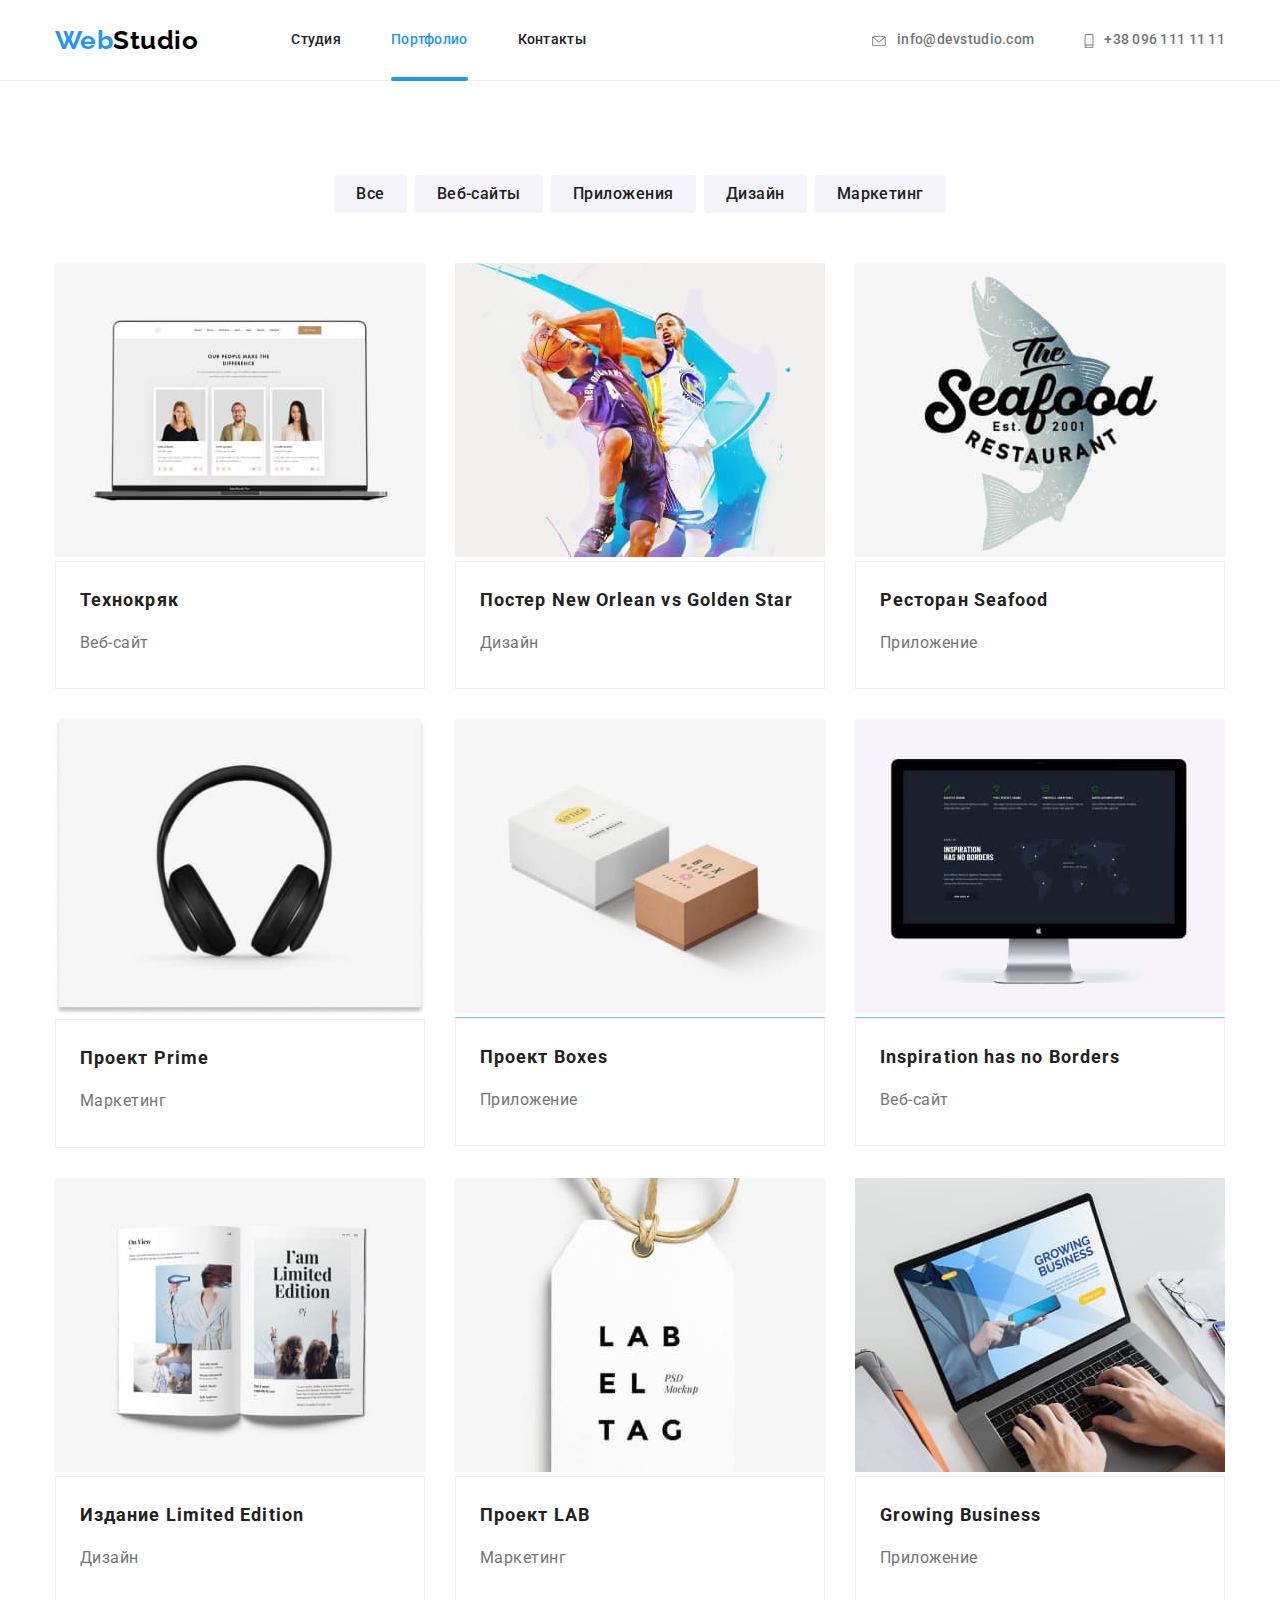
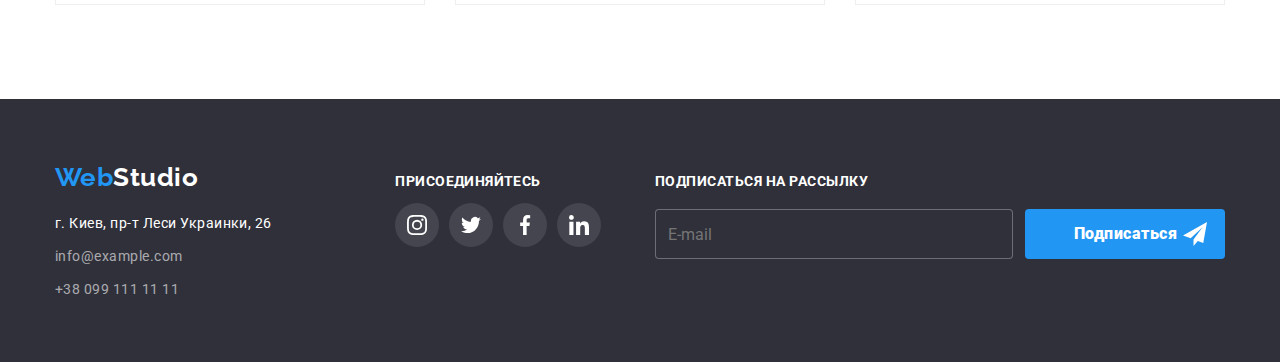
==== portfolio.html @ 9757c2fd "Копирует дз 7" ====
<!DOCTYPE html>
<html lang="ru">
<head>
    <meta charset="UTF-8">
    <meta http-equiv="X-UA-Compatible" content="IE=edge">
    <meta name="viewport" content="width=device-width, initial-scale=1.0">
    <title>Portfolio</title>
    <link href="https://fonts.googleapis.com/css2?family=Oleo+Script&family=Raleway:wght@700&family=Roboto:wght@400;500;700;900&display=swap" rel="stylesheet">
    <link rel="stylesheet" href="https://cdnjs.cloudflare.com/ajax/libs/modern-normalize/1.1.0/modern-normalize.min.css">
    <link rel="stylesheet" href="./css/main.min.css" />
</head>
<body>
    <header class="page-header">
        <div class="container main-nav">
            <nav class="main-nav">
                <a href="" class="main-nav__logo"><span class="main-nav__accent">Web</span>Studio</a>
                <ul class="site-nav">
                    <li class="site-nav__item"><a href="./index.html" class="site-nav__link">Студия</a></li>
                    <li class="site-nav__item"><a href="./portfolio.html" class="site-nav__link current">Портфолио</a></li>
                    <li class="site-nav__item"><a href="" class="site-nav__link">Контакты</a></li>
                </ul>
            </nav>
            <ul class="contact-nav">
                <li class="contact-nav__item">
                    <a href="mailto:info@devstudio.com" class="contact-nav__contact">
                        <svg class="contact-nav__icon" width="16" height="12">
                            <use href="./images/sprite.svg#envelope"></use>
                        </svg>
                        info@devstudio.com
                    </a>
                </li>

                <li class="contact-nav__item">
                    <a href="tel:+380961111111" class="contact-nav__contact">
                        <svg class="contact-nav__icon" width="10" height="16">
                            <use href="./images/sprite.svg#smartphone"></use>
                        </svg>
                        +38 096 111 11 11
                    </a>
                </li>
            </ul>
        </div>
                    
    </header>
  
    <main>
        <section>
            <div  class="container portfolio">
                <ul class="filter-section">
                    <li class="filter-section__item"> <button type="button" class="button secondary">Все</button></li>
                    <li class="filter-section__item"> <button type="button" class="button secondary">Веб-сайты</button></li>
                    <li class="filter-section__item"> <button type="button" class="button secondary">Приложения</button></li>
                    <li class="filter-section__item"> <button type="button" class="button secondary">Дизайн</button></li>
                    <li class="filter-section__item"> <button type="button" class="button secondary">Маркетинг</button></li>
                </ul>
                <ul class="portfolio-list">
                    <li class="portfolio-list__grid">
                        <a href="" class="portfolio-list__grid-link">
                            <div class="portfolio-list__card-icon">
                                <img src="./images/photo-portf1.jpg" alt="ноутбук" width="370">
                                <p class="portfolio-list__card-desc">Технокряк это современная площадка распространения коронавируса. Компании используют эту платформу для цифрового шпионажа и атак на защищённые сервера конкурентов.</p>
                            </div>
                            <div class="portfolio-list__card-content"> 
                                <h3 class="portfolio-list__title">Технокряк</h3>
                                <p class="portfolio-list__text">Веб-сайт</p>
                            </div>  
                        </a>                     
                    </li>

                    <li class="portfolio-list__grid">
                        <a href="" class="portfolio-list__grid-link">
                           <div class="portfolio-list__card-icon">
                            <img src="./images/photo-portf2.jpg" alt="Постер баскетболистов" width="370">
                            <p class="portfolio-list__card-desc">Технокряк это современная площадка распространения коронавируса. Компании используют эту платформу для цифрового шпионажа и атак на защищённые сервера конкурентов.</p>
                            </div>
                            <div class="portfolio-list__card-content">
                                <h3 class="portfolio-list__title">Постер New Orlean vs Golden Star</h3>
                                <p class="portfolio-list__text">Дизайн</p>
                            </div>
                        </a>
                    </li>
                    
                    <li class="portfolio-list__grid">
                        <a href="" class="portfolio-list__grid-link">
                           <div class="portfolio-list__card-icon">
                            <img src="./images/photo-portf3.jpg" alt="ресторан Seafood" width="370">
                            <p class="portfolio-list__card-desc">Технокряк это современная площадка распространения коронавируса. Компании используют эту платформу для цифрового шпионажа и атак на защищённые сервера конкурентов.</p>
                            </div>
                            <div class="portfolio-list__card-content">
                                <h3 class="portfolio-list__title">Ресторан Seafood</h3>
                                <p class="portfolio-list__text">Приложение</p>
                            </div>
                        </a>
                    </li>

                    <li class="portfolio-list__grid">
                        <a href="" class="portfolio-list__grid-link">
                           <div class="portfolio-list__card-icon">
                            <img src="./images/photo-portf4.jpg" alt="наушники" width="370">
                            <p class="portfolio-list__card-desc">Технокряк это современная площадка распространения коронавируса. Компании используют эту платформу для цифрового шпионажа и атак на защищённые сервера конкурентов.</p>
                            </div>
                            <div class="portfolio-list__card-content">
                                <h3 class="portfolio-list__title">Проект Prime</h3>
                                <p class="portfolio-list__text">Маркетинг</p>
                            </div>
                        </a>
                    </li>

                    <li class="portfolio-list__grid">
                        <a href="" class="portfolio-list__grid-link">
                           <div class="portfolio-list__card-icon">
                            <img src="./images/photo-portf5.jpg" alt="коробки" width="370">
                            <p class="portfolio-list__card-desc">Технокряк это современная площадка распространения коронавируса. Компании используют эту платформу для цифрового шпионажа и атак на защищённые сервера конкурентов.</p>
                            </div>
                            <div class="portfolio-list__card-content">
                                <h3 class="portfolio-list__title">Проект Boxes</h3>
                                <p class="portfolio-list__text">Приложение</p>
                            </div>
                        </a>
                    </li>

                    <li class="portfolio-list__grid">
                        <a href="" class="portfolio-list__grid-link">
                           <div class="portfolio-list__card-icon">
                            <img src="./images/photo-portf6.jpg" alt="монитор" width="370">
                            <p class="portfolio-list__card-desc">Технокряк это современная площадка распространения коронавируса. Компании используют эту платформу для цифрового шпионажа и атак на защищённые сервера конкурентов.</p>
                            </div>
                            <div class="portfolio-list__card-content">
                                <h3 class="portfolio-list__title">Inspiration has no Borders</h3>
                                <p class="portfolio-list__text">Веб-сайт</p>
                            </div>
                        </a>
                    </li>

                    <li class="portfolio-list__grid">
                        <a href="" class="portfolio-list__grid-link">
                           <div class="portfolio-list__card-icon">
                            <img src="./images/photo-portf7.jpg" alt="журнал" width="370">
                            <p class="portfolio-list__card-desc">Технокряк это современная площадка распространения коронавируса. Компании используют эту платформу для цифрового шпионажа и атак на защищённые сервера конкурентов.</p>
                            </div>
                            <div class="portfolio-list__card-content">
                                <h3 class="portfolio-list__title">Издание Limited Edition</h3>
                                <p class="portfolio-list__text">Дизайн</p>
                            </div>
                        </a>
                    </li>

                    <li class="portfolio-list__grid">
                        <a href="" class="portfolio-list__grid-link">
                           <div class="portfolio-list__card-icon">
                            <img src="./images/photo-portf8.jpg" alt="Проект LAB" width="370">
                            <p class="portfolio-list__card-desc">Технокряк это современная площадка распространения коронавируса. Компании используют эту платформу для цифрового шпионажа и атак на защищённые сервера конкурентов.</p>
                            </div>
                            <div class="portfolio-list__card-content">
                                <h3 class="portfolio-list__title">Проект LAB</h3>
                                <p class="portfolio-list__text">Маркетинг</p>
                            </div>
                        </a>
                    </li>

                    <li class="portfolio-list__grid">
                        <a href="" class="portfolio-list__grid-link">
                           <div class="portfolio-list__card-icon">
                            <img src="./images/photo-portf9.jpg" alt="ноутбук" width="370">
                            <p class="portfolio-list__card-desc">Технокряк это современная площадка распространения коронавируса. Компании используют эту платформу для цифрового шпионажа и атак на защищённые сервера конкурентов.</p>
                            </div>
                            <div class="portfolio-list__card-content">
                                <h3 class="portfolio-list__title">Growing Business</h3>
                                <p class="portfolio-list__text">Приложение</p>
                            </div>
                        </a>
                    </li>
                </ul>
            </div>
    </main>

    <footer class="footer">
        <div class="container footer-container">
            <div class="footer__adress">
                <div>
                    <a class="footer__logo" href=""><span class="footer__accent">Web</span>Studio</a>
                    <address>
                        <ul class="footer__contact-list">
                            <li class="footer__item"><a href="https://goo.gl/maps/sERGqYDvzHYtQd6Q8" target="_blank" class="footer__actual-address">г. Киев, пр-т Леси Украинки, 26</a></li>
                            <li class="footer__item"><a href="mailto:info@example.com" class="footer__contact">info@example.com</a></li>
                            <li class="footer__item"><a href="tel:+380991111111" class="footer__contact">+38 099 111 11 11</a></li>
                        </ul>
                    </address>
                </div>
                
                <div class="join">
                    <p class="join__text">присоединяйтесь</p>
                    <ul class="social">
                        <li class="join__item">
                            <a href="https://www.instagram.com" class="join__link">
                                <svg class="join__icon" height="20px" width="20px">
                                    <use href="./images/sprite.svg#instagram"></use>
                                </svg>
                            </a>
                        </li>

                        <li class="join__item">
                            <a href="https://twitter.com/" class="join__link">
                                <svg class="join__icon" height="20px" width="20px">
                                    <use href="./images/sprite.svg#twitter"></use>
                                </svg>
                            </a>
                        </li>

                        <li class="join__item">
                            <a href="https://www.facebook.com/" class="join__link">
                                <svg class="join__icon" height="20px" width="20px">
                                    <use href="./images/sprite.svg#facebook"></use>
                                </svg>
                            </a>
                        </li>

                        <li class="join__item">
                            <a href="https://www.linkedin.com/" class="join__link">
                                <svg class="join__icon" height="20px" width="20px">
                                    <use href="./images/sprite.svg#linkedin"></use>
                                </svg>
                            </a>
                        </li>
                    </ul>
                </div>

                <div class="subscription">
                    <form class="subscription__form js-speaker-form">
                    <label for="mail" class="subscription__join-in">подписаться на рассылку</label>
                    <input class="subscription__mail" type="email" name="mail" id="mail" placeholder="E-mail" />
                    <button type="submit" class="subscription__button button">Подписаться
                        <svg class="subscription__icon" width="24" height="24">
                        <use href="./images/sprite.svg#icon-send"></use>
                        </svg>
                    </button>
                    </form>
                </div>
            </div>
        </div>
    </footer>
</body>
</html>
---- css/main.min.css ----
:root{--primary-text-color: #757575;--title-text-color: #212121;--accent-color: #2196F3;--secondary-light-color: #F5F4FA}*{box-sizing:border-box}ul{padding:0;margin:0;list-style:none}.container{margin-left:auto;margin-right:auto;width:1200px;padding-left:15px;padding-right:15px}body{background-color:#fff;color:var(--primary-text-color);font-family:Roboto,sans-serif;letter-spacing:.03em}.section{padding-top:94px}.section-title{margin-top:0;margin-bottom:50px;color:var(--title-text-color);font-family:Roboto,sans-serif;font-weight:700;font-size:36px;line-height:1.16;text-align:center}button{cursor:pointer}.subscription__button,.join__link,.modal__field-polisy,.modal__close-icon,.modal__close-button,.client-list__link,.social-team__link,.work-list__cont,.feature-list__icon,.contact-nav__contact,.main-nav{display:flex;align-items:center}header{border-bottom:1px solid #ececec}nav{display:flex}.site-nav{display:flex}.site-nav__item+.site-nav__item{margin-left:50px}.site-nav__link{display:block;padding-top:32px;padding-bottom:32px;font-weight:500;font-size:14px;line-height:1.14;letter-spacing:.02em;text-decoration:none;position:relative}.site-nav__link.current{color:var(--accent-color)}.site-nav__link.current::after{content:"";position:absolute;bottom:-1px;display:block;width:100%;height:4px;background-color:var(--accent-color);border-radius:2px}.site-nav__link{color:var(--title-text-color);transition:250ms cubic-bezier(0.4, 0, 0.2, 1)}.site-nav__link:hover,.site-nav__link:focus{color:var(--accent-color)}.contact-nav{display:flex;margin-left:auto}.contact-nav__item+.contact-nav__item{margin-left:50px}.contact-nav__contact{color:#757575;padding:32px 0;transition:250ms cubic-bezier(0.4, 0, 0.2, 1);font-weight:500;font-size:14px;line-height:1.14;letter-spacing:.02em;text-decoration:none}.contact-nav__contact:hover,.contact-nav__contact:focus{color:var(--accent-color)}.contact-nav__icon{fill:currentColor;margin-right:10px;padding-top:2px}.main-nav__logo{font-family:Raleway,sans-serif;font-weight:700;font-size:26px;line-height:1.19;text-decoration:none;color:#000;margin-right:93px}.main-nav__accent{color:var(--accent-color)}.footer__logo{font-family:Raleway,sans-serif;font-weight:700;font-size:26px;line-height:1.19;text-decoration:none;color:#fff;display:block;margin-bottom:20px}.footer__accent{color:var(--accent-color)}.hero{background-color:#2f303a;background-image:linear-gradient(to right, rgba(47, 48, 58, 0.4), rgba(47, 48, 58, 0.4)),url("../images/background_hero.jpg");background-repeat:no-repeat;background-size:cover;background-position:center;height:600;text-align:center;padding-top:200px;padding-bottom:200px}.hero__title{margin-top:0;margin-bottom:30px;color:#fff;font-style:400;font-weight:900;font-size:44px;line-height:1.36;letter-spacing:.06em;text-transform:uppercase}.button{display:inline-block;border-radius:4px;color:#fff;background-color:var(--accent-color);font-family:Roboto,sans-serif;letter-spacing:.03em;text-align:center}.hero__button{min-width:200px;padding:10px 32px;border:none;color:#fff;background-color:var(--accent-color);font-weight:700;font-size:16px;line-height:1.87;letter-spacing:.06em}.button.secondary{padding:6px 22px;color:var(--title-text-color);background-color:var(--secondary-light-color);font-weight:500;font-size:16px;line-height:1.6}.feature-list{display:flex}.feature-list__item{width:270px}.feature-list__icon{justify-content:center;width:270px;height:120px;margin-bottom:30px;background-color:var(--secondary-light-color)}.feature-list__item+.feature-list__item{margin-left:30px}.feature-list__title{margin-top:0;margin-bottom:10px;color:var(--title-text-color);font-weight:700;font-size:14px;line-height:1.14;text-transform:uppercase}.feature-list__text{font-size:14px;line-height:1.71;margin:0}.work{padding-bottom:94px}.work-list{display:flex}.work-list__item+.work-list__item{margin-left:30px}.work-list__item{position:relative;display:flex;align-items:flex-end}.work-list__cont{position:absolute;justify-content:center;width:370px;height:70px;background-color:rgba(47,48,58,.8)}.work-list__text{margin:0;font-weight:700;font-size:14px;line-height:1.16;letter-spacing:.03em;text-transform:uppercase;color:#fff}.team{background-color:var(--secondary-light-color);padding-bottom:94px}.team-list{display:flex}.team-list__item+.team-list__item{margin-left:30px}.team-list__item{background-color:#fff;box-shadow:0px 1px 3px rgba(0,0,0,.12),0px 1px 1px rgba(0,0,0,.14),0px 2px 1px rgba(0,0,0,.2);border-radius:0px 0px 4px 4px}.team-list__title{margin-top:0;margin-bottom:10px;color:var(--title-text-color);font-weight:500;font-size:16px;line-height:1.18}.team-list__text{margin-top:0;margin-bottom:16px;font-size:16px;line-height:1.18}.team-content{padding-top:30px;padding-bottom:30px;text-align:center}.social{display:flex;padding:0;margin:0}.social-team{padding-right:32px;padding-left:32px}.social-team>li:not(:last-child){width:calc((100% - 30px)/4);margin-right:10px}.social-team__link{justify-content:center;padding:0;border:none;border-radius:50px;width:44px;height:44px;color:#afb1b8;transition:250ms cubic-bezier(0.4, 0, 0.2, 1)}.social-team__link:hover,.social-team__link:focus{background-color:var(--accent-color);color:#fff}.social-team__icon{fill:currentColor}.client{padding-bottom:94px}.client-list{display:flex}.client-list .client-list__item:not(:last-child){margin-right:30px}.client-list__link{color:#afb1b8;justify-content:center;height:90px;width:170px;border:1px solid #afb1b8;border-radius:4px;transition:250ms cubic-bezier(0.4, 0, 0.2, 1)}.client-list__link:hover,.client-list__link:focus{border-color:var(--accent-color);color:var(--accent-color)}.client-list__icon{fill:currentColor}.portfolio{padding-top:94px;padding-bottom:94px}.filter-section button{transition:250ms cubic-bezier(0.4, 0, 0.2, 1);border:none}.filter-section button:hover,.filter-section button:focus{color:#fff;background-color:var(--accent-color);box-shadow:0px 3px 1px rgba(0,0,0,.1),0px 1px 2px rgba(0,0,0,.08),0px 2px 2px rgba(0,0,0,.12)}.filter-section{display:flex;justify-content:center;margin-bottom:50px}.filter-section__item+.filter-section__item{margin-left:8px}.portfolio-list{display:flex;flex-wrap:wrap}.portfolio-list__grid{margin-right:30px;margin-bottom:30px;border-top:none;transition:250ms cubic-bezier(0.4, 0, 0.2, 1)}.portfolio-list__grid:hover,.portfolio-list__grid:focus{box-shadow:0px 1px 1px rgba(0,0,0,.12),0px 4px 4px rgba(0,0,0,.06),1px 4px 6px rgba(0,0,0,.16)}.portfolio-list__grid:nth-child(3n){margin-right:0}.portfolio-list__grid:nth-last-child(-n+3){margin-bottom:0}.portfolio-list img{margin-top:0}.portfolio-list__card-content{padding:20px 24px;border:1px solid #eee}.portfolio-list__title{margin-top:0;margin-bottom:4px;color:var(--title-text-color);font-weight:bold;font-size:18px;line-height:2;letter-spacing:.06em}.portfolio-list__card-icon{position:relative;overflow:hidden}.portfolio-list__card-desc{position:absolute;top:0;padding:63px 24px 63px 24px;align-items:center;width:100%;height:100%;background-color:rgba(33,149,243,.9);margin:0;color:#fff;font-weight:400;font-size:18px;line-height:1.56;transform:translateY(100%);transition:250ms cubic-bezier(0.4, 0, 0.2, 1)}.portfolio-list__grid-link{text-decoration:none;color:var(--primary-text-color);transition:250ms cubic-bezier(0.4, 0, 0.2, 1)}.portfolio-list__grid-link:hover .portfolio-list__card-desc,.portfolio-list__grid-link:focus .portfolio-list__card-desc{transform:translateY(0px)}.grid-link img{display:block;max-width:100%;height:auto}.backdrop{position:fixed;top:0;left:0;width:100%;height:100%;background-color:rgba(0,0,0,.5);visibility:visible;opacity:1;transition:opacity 250ms cubic-bezier(0.4, 0, 0.2, 1)}.backdrop.is-hidden{pointer-events:none;opacity:0}label{cursor:default}.modal{position:absolute;top:50%;left:50%;transform:translate(-50%, -50%);min-height:300px;min-width:400px;padding:40px;width:528px;height:581px;box-shadow:0px 1px 3px rgba(0,0,0,.12),0px 1px 1px rgba(0,0,0,.14),0px 2px 1px rgba(0,0,0,.2);border-radius:4px;background-color:#fff}.modal__close-button{padding:0;margin:0;justify-content:center;border-radius:50px;height:30px;width:30px;position:absolute;top:8px;right:8px;background-color:#fff;z-index:1;border:1px solid rgba(0,0,0,.1);transition:250ms cubic-bezier(0.4, 0, 0.2, 1)}.modal__close-button:hover,.modal__close-button:focus{fill:var(--accent-color)}.modal__close-icon{justify-content:center;padding:0;border:none;border-radius:50px;width:18px;height:18px}.modal__description{font-weight:700;font-size:20px;line-height:1.15;text-align:center;color:var(--title-text-color);margin-bottom:30px;margin-top:0}.modal__form-field:nth-child(-n+4){margin-bottom:28px}.modal__form-field{display:block;position:relative}.modal__form-input{width:100%;height:38px;display:block;background-color:#fff;margin:0;padding:10px 20px;padding-left:40px;font:inherit;box-shadow:none;border:1px solid rgba(33,33,33,.2);border-radius:4px;outline:none;box-sizing:border-box}.modal__form-label{color:var(--primary-text-color);font-size:12px;line-height:1.16;letter-spacing:.01em;position:absolute;top:50%;transition:250ms cubic-bezier(0.4, 0, 0.2, 1);transform:translateY(-40px)}.modal__form-icon{position:absolute;top:50%;left:10px;transform:translateY(-50%);display:inline-block;fill:currentColor;color:var(--title-text-color)}.modal__comment{margin-bottom:20px;height:120px}.modal__form-label{position:absolute;top:20px;left:0px;transition:250ms cubic-bezier(0.4, 0, 0.2, 1)}.modal__form-comment::placeholder{font-size:12px;line-height:1.16;letter-spacing:.01em;color:rgba(117,117,117,.5)}.modal__checkbox{appearance:none;-moz-appearance:none;-webkit-appearance:none;position:absolute;margin-right:7px}.modal__icon-checkbox{margin-right:7px}.modal__field-polisy.check{display:flex;justify-content:center}.modal__icon-checkbox{display:inline-block;width:16px;height:15px;margin-right:5px;border:2px solid #212121;border-radius:4px;transition:250ms cubic-bezier(0.4, 0, 0.2, 1)}.modal__checkbox:checked+.modal__icon-checkbox{background-color:var(--accent-color);border-color:var(--accent-color);background-image:url(../images/icon-check.svg);background-origin:border-box;background-size:contain;background-repeat:no-repeat}.modal__checkbox-link{color:var(--accent-color);text-decoration:underline}.modal__field-polisy{margin-bottom:30px}.modal__checkbox-policy{font-size:14px;line-height:1.71;letter-spacing:.03em;color:var(--primary-text-color)}.modal__form-field:focus-within>.modal__form-icon{fill:var(--accent-color)}.backdrop textarea{padding:10px 20px;padding-left:16px;font:inherit;position:relative;width:100%;height:120px;resize:none;box-shadow:none;border:1px solid rgba(33,33,33,.2);border-radius:4px;outline:none}.backdrop textarea:focus{border:1px solid var(--accent-color)}.modal__button-submit{display:flex;justify-content:center}.backdrop .button{border:none;box-shadow:0px 4px 4px rgba 0,0,0,.15;display:inline-block;vertical-align:middle;font-weight:700;font-size:16px;line-height:1.87;text-decoration:none;border-radius:4px;min-width:200px;min-height:50px;letter-spacing:.06em}address{font-style:normal}.footer{background-color:#2f303a;padding-top:60px;padding-bottom:60px}.footer-container{display:flex;align-items:baseline}.footer__adress{display:flex;justify-content:space-between;align-items:baseline;width:1200px}.footer__actual-address{color:#fff;font-size:14px;line-height:1.71;text-decoration:none}.footer__contact{color:rgba(255,255,255,.6);font-size:14px;line-height:1.71;text-decoration:none}.footer__contact-list .footer__item+.footer__item{margin-top:9px}.footer__contact-list a{transition:250ms cubic-bezier(0.4, 0, 0.2, 1)}.footer__contact-list a:hover,.footer__contact-list a:focus{color:var(--accent-color)}.join__text{font-weight:700;font-size:14px;line-height:1.16;letter-spacing:.03em;text-transform:uppercase;color:#fff}.join{margin-left:70px}.join__icon{fill:currentColor}.join__link{justify-content:center;padding:0;border:none;background-color:rgba(255,255,255,.1);border-radius:50px;width:44px;height:44px;color:#fff;transition:250ms cubic-bezier(0.4, 0, 0.2, 1)}.join__link:hover,.join__link:focus{background-color:var(--accent-color);color:#fff}.join__item:not(:last-child){width:calc((100% - 30px)/4);margin-right:10px}.subscription{width:570px}.subscription__form{display:flex;flex-direction:column;position:relative}.subscription__join-in{font-weight:700;font-size:14px;line-height:1.14;color:#fff;text-transform:uppercase;margin-bottom:20px}.subscription__mail{width:358px;height:50px;border:1px solid rgba(255,255,255,.3);box-sizing:border-box;border-radius:4px;background-color:#2f303a;padding-left:12px;color:var(--primary-text-color)}.subscription__button{position:absolute;bottom:0;right:0;width:200px;height:50px;justify-content:left;font-weight:900;padding-top:10px;padding-bottom:10px;padding-left:29px;padding-right:28px;overflow:hidden;border:0em}.subscription__icon{position:absolute;right:18px;margin-left:10px;top:50%;transform:translatey(-50%)}/*# sourceMappingURL=main.min.css.map */
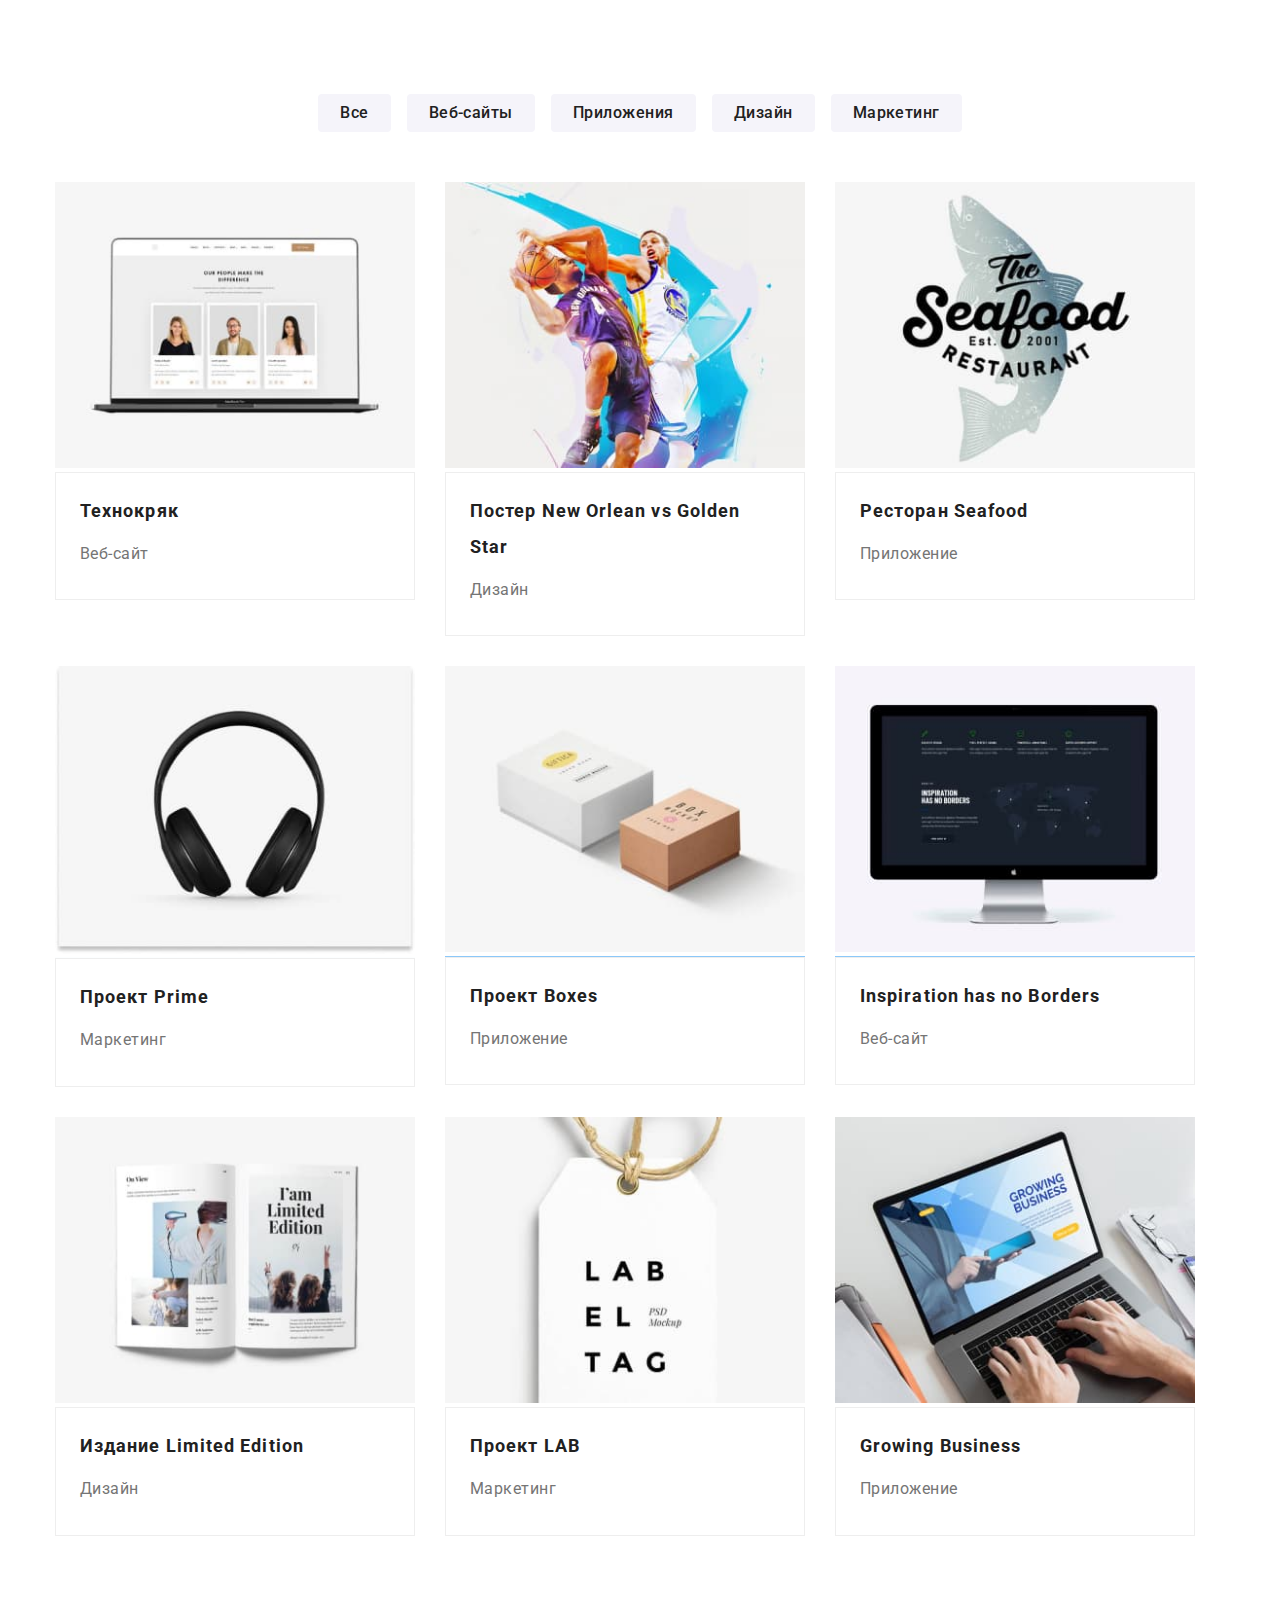
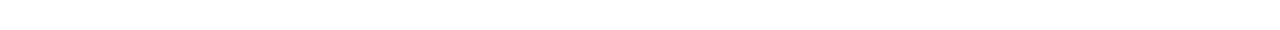
==== commit 97c023da: "Начинает делать моб меню" ====
--- a/portfolio.html
+++ b/portfolio.html
@@ -10,7 +10,7 @@
     <link rel="stylesheet" href="./css/main.min.css" />
 </head>
 <body>
-    <header class="page-header">
+    <!-- <header class="page-header">
         <div class="container main-nav">
             <nav class="main-nav">
                 <a href="" class="main-nav__logo"><span class="main-nav__accent">Web</span>Studio</a>
@@ -41,7 +41,7 @@
             </ul>
         </div>
                     
-    </header>
+    </header> -->
   
     <main>
         <section>
@@ -57,7 +57,10 @@
                     <li class="portfolio-list__grid">
                         <a href="" class="portfolio-list__grid-link">
                             <div class="portfolio-list__card-icon">
-                                <img src="./images/photo-portf1.jpg" alt="ноутбук" width="370">
+                                <img 
+                                srcset="./images/photo-portf1.jpg 1x, 
+                                ./images/photo-portf1-2x.jpg 2x" 
+                                        src="./images/photo-portf1.jpg" alt="ноутбук" width="100%">
                                 <p class="portfolio-list__card-desc">Технокряк это современная площадка распространения коронавируса. Компании используют эту платформу для цифрового шпионажа и атак на защищённые сервера конкурентов.</p>
                             </div>
                             <div class="portfolio-list__card-content"> 
@@ -70,7 +73,10 @@
                     <li class="portfolio-list__grid">
                         <a href="" class="portfolio-list__grid-link">
                            <div class="portfolio-list__card-icon">
-                            <img src="./images/photo-portf2.jpg" alt="Постер баскетболистов" width="370">
+                            <img 
+                            srcset="./images/photo-portf2.jpg 1x, 
+                            ./images/photo-portf2-2x.jpg 2x" 
+                            src="./images/photo-portf2.jpg" alt="Постер баскетболистов" width="100%">
                             <p class="portfolio-list__card-desc">Технокряк это современная площадка распространения коронавируса. Компании используют эту платформу для цифрового шпионажа и атак на защищённые сервера конкурентов.</p>
                             </div>
                             <div class="portfolio-list__card-content">
@@ -83,7 +89,10 @@
                     <li class="portfolio-list__grid">
                         <a href="" class="portfolio-list__grid-link">
                            <div class="portfolio-list__card-icon">
-                            <img src="./images/photo-portf3.jpg" alt="ресторан Seafood" width="370">
+                            <img 
+                            srcset="./images/photo-portf3.jpg 1x, 
+                            ./images/photo-portf3-2x.jpg 2x" 
+                            src="./images/photo-portf3.jpg" alt="ресторан Seafood" width="100%">
                             <p class="portfolio-list__card-desc">Технокряк это современная площадка распространения коронавируса. Компании используют эту платформу для цифрового шпионажа и атак на защищённые сервера конкурентов.</p>
                             </div>
                             <div class="portfolio-list__card-content">
@@ -96,7 +105,10 @@
                     <li class="portfolio-list__grid">
                         <a href="" class="portfolio-list__grid-link">
                            <div class="portfolio-list__card-icon">
-                            <img src="./images/photo-portf4.jpg" alt="наушники" width="370">
+                            <img 
+                            srcset="./images/photo-portf4.jpg 1x, 
+                            ./images/photo-portf4-2x.jpg 2x" 
+                            src="./images/photo-portf4.jpg" alt="наушники" width="100%">
                             <p class="portfolio-list__card-desc">Технокряк это современная площадка распространения коронавируса. Компании используют эту платформу для цифрового шпионажа и атак на защищённые сервера конкурентов.</p>
                             </div>
                             <div class="portfolio-list__card-content">
@@ -109,7 +121,10 @@
                     <li class="portfolio-list__grid">
                         <a href="" class="portfolio-list__grid-link">
                            <div class="portfolio-list__card-icon">
-                            <img src="./images/photo-portf5.jpg" alt="коробки" width="370">
+                            <img 
+                            srcset="./images/photo-portf5.jpg 1x, 
+                            ./images/photo-portf5-2x.jpg 2x" 
+                            src="./images/photo-portf5.jpg" alt="коробки" width="100%">
                             <p class="portfolio-list__card-desc">Технокряк это современная площадка распространения коронавируса. Компании используют эту платформу для цифрового шпионажа и атак на защищённые сервера конкурентов.</p>
                             </div>
                             <div class="portfolio-list__card-content">
@@ -122,7 +137,10 @@
                     <li class="portfolio-list__grid">
                         <a href="" class="portfolio-list__grid-link">
                            <div class="portfolio-list__card-icon">
-                            <img src="./images/photo-portf6.jpg" alt="монитор" width="370">
+                            <img 
+                            srcset="./images/photo-portf6.jpg 1x, 
+                            ./images/photo-portf6-2x.jpg 2x" 
+                            src="./images/photo-portf6.jpg" alt="монитор" width="100%">
                             <p class="portfolio-list__card-desc">Технокряк это современная площадка распространения коронавируса. Компании используют эту платформу для цифрового шпионажа и атак на защищённые сервера конкурентов.</p>
                             </div>
                             <div class="portfolio-list__card-content">
@@ -135,7 +153,10 @@
                     <li class="portfolio-list__grid">
                         <a href="" class="portfolio-list__grid-link">
                            <div class="portfolio-list__card-icon">
-                            <img src="./images/photo-portf7.jpg" alt="журнал" width="370">
+                            <img 
+                            srcset="./images/photo-portf7.jpg 1x, 
+                            ./images/photo-portf7-2x.jpg 2x" 
+                            src="./images/photo-portf7.jpg" alt="журнал" width="100%">
                             <p class="portfolio-list__card-desc">Технокряк это современная площадка распространения коронавируса. Компании используют эту платформу для цифрового шпионажа и атак на защищённые сервера конкурентов.</p>
                             </div>
                             <div class="portfolio-list__card-content">
@@ -148,7 +169,10 @@
                     <li class="portfolio-list__grid">
                         <a href="" class="portfolio-list__grid-link">
                            <div class="portfolio-list__card-icon">
-                            <img src="./images/photo-portf8.jpg" alt="Проект LAB" width="370">
+                            <img 
+                            srcset="./images/photo-portf8.jpg 1x, 
+                            ./images/photo-portf8-2x.jpg 2x" 
+                            src="./images/photo-portf8.jpg" alt="Проект LAB" width="100%">
                             <p class="portfolio-list__card-desc">Технокряк это современная площадка распространения коронавируса. Компании используют эту платформу для цифрового шпионажа и атак на защищённые сервера конкурентов.</p>
                             </div>
                             <div class="portfolio-list__card-content">
@@ -161,7 +185,10 @@
                     <li class="portfolio-list__grid">
                         <a href="" class="portfolio-list__grid-link">
                            <div class="portfolio-list__card-icon">
-                            <img src="./images/photo-portf9.jpg" alt="ноутбук" width="370">
+                            <img 
+                            srcset="./images/photo-portf9.jpg 1x, 
+                            ./images/photo-portf9-2x.jpg 2x" 
+                            src="./images/photo-portf9.jpg" alt="ноутбук" width="100%">
                             <p class="portfolio-list__card-desc">Технокряк это современная площадка распространения коронавируса. Компании используют эту платформу для цифрового шпионажа и атак на защищённые сервера конкурентов.</p>
                             </div>
                             <div class="portfolio-list__card-content">
@@ -174,7 +201,7 @@
             </div>
     </main>
 
-    <footer class="footer">
+    <!-- <footer class="footer">
         <div class="container footer-container">
             <div class="footer__adress">
                 <div>
@@ -238,6 +265,6 @@
                 </div>
             </div>
         </div>
-    </footer>
+    </footer> -->
 </body>
 </html>--- a/css/main.min.css
+++ b/css/main.min.css
@@ -1 +1 @@
-:root{--primary-text-color: #757575;--title-text-color: #212121;--accent-color: #2196F3;--secondary-light-color: #F5F4FA}*{box-sizing:border-box}ul{padding:0;margin:0;list-style:none}.container{margin-left:auto;margin-right:auto;width:1200px;padding-left:15px;padding-right:15px}body{background-color:#fff;color:var(--primary-text-color);font-family:Roboto,sans-serif;letter-spacing:.03em}.section{padding-top:94px}.section-title{margin-top:0;margin-bottom:50px;color:var(--title-text-color);font-family:Roboto,sans-serif;font-weight:700;font-size:36px;line-height:1.16;text-align:center}button{cursor:pointer}.subscription__button,.join__link,.modal__field-polisy,.modal__close-icon,.modal__close-button,.client-list__link,.social-team__link,.work-list__cont,.feature-list__icon,.contact-nav__contact,.main-nav{display:flex;align-items:center}header{border-bottom:1px solid #ececec}nav{display:flex}.site-nav{display:flex}.site-nav__item+.site-nav__item{margin-left:50px}.site-nav__link{display:block;padding-top:32px;padding-bottom:32px;font-weight:500;font-size:14px;line-height:1.14;letter-spacing:.02em;text-decoration:none;position:relative}.site-nav__link.current{color:var(--accent-color)}.site-nav__link.current::after{content:"";position:absolute;bottom:-1px;display:block;width:100%;height:4px;background-color:var(--accent-color);border-radius:2px}.site-nav__link{color:var(--title-text-color);transition:250ms cubic-bezier(0.4, 0, 0.2, 1)}.site-nav__link:hover,.site-nav__link:focus{color:var(--accent-color)}.contact-nav{display:flex;margin-left:auto}.contact-nav__item+.contact-nav__item{margin-left:50px}.contact-nav__contact{color:#757575;padding:32px 0;transition:250ms cubic-bezier(0.4, 0, 0.2, 1);font-weight:500;font-size:14px;line-height:1.14;letter-spacing:.02em;text-decoration:none}.contact-nav__contact:hover,.contact-nav__contact:focus{color:var(--accent-color)}.contact-nav__icon{fill:currentColor;margin-right:10px;padding-top:2px}.main-nav__logo{font-family:Raleway,sans-serif;font-weight:700;font-size:26px;line-height:1.19;text-decoration:none;color:#000;margin-right:93px}.main-nav__accent{color:var(--accent-color)}.footer__logo{font-family:Raleway,sans-serif;font-weight:700;font-size:26px;line-height:1.19;text-decoration:none;color:#fff;display:block;margin-bottom:20px}.footer__accent{color:var(--accent-color)}.hero{background-color:#2f303a;background-image:linear-gradient(to right, rgba(47, 48, 58, 0.4), rgba(47, 48, 58, 0.4)),url("../images/background_hero.jpg");background-repeat:no-repeat;background-size:cover;background-position:center;height:600;text-align:center;padding-top:200px;padding-bottom:200px}.hero__title{margin-top:0;margin-bottom:30px;color:#fff;font-style:400;font-weight:900;font-size:44px;line-height:1.36;letter-spacing:.06em;text-transform:uppercase}.button{display:inline-block;border-radius:4px;color:#fff;background-color:var(--accent-color);font-family:Roboto,sans-serif;letter-spacing:.03em;text-align:center}.hero__button{min-width:200px;padding:10px 32px;border:none;color:#fff;background-color:var(--accent-color);font-weight:700;font-size:16px;line-height:1.87;letter-spacing:.06em}.button.secondary{padding:6px 22px;color:var(--title-text-color);background-color:var(--secondary-light-color);font-weight:500;font-size:16px;line-height:1.6}.feature-list{display:flex}.feature-list__item{width:270px}.feature-list__icon{justify-content:center;width:270px;height:120px;margin-bottom:30px;background-color:var(--secondary-light-color)}.feature-list__item+.feature-list__item{margin-left:30px}.feature-list__title{margin-top:0;margin-bottom:10px;color:var(--title-text-color);font-weight:700;font-size:14px;line-height:1.14;text-transform:uppercase}.feature-list__text{font-size:14px;line-height:1.71;margin:0}.work{padding-bottom:94px}.work-list{display:flex}.work-list__item+.work-list__item{margin-left:30px}.work-list__item{position:relative;display:flex;align-items:flex-end}.work-list__cont{position:absolute;justify-content:center;width:370px;height:70px;background-color:rgba(47,48,58,.8)}.work-list__text{margin:0;font-weight:700;font-size:14px;line-height:1.16;letter-spacing:.03em;text-transform:uppercase;color:#fff}.team{background-color:var(--secondary-light-color);padding-bottom:94px}.team-list{display:flex}.team-list__item+.team-list__item{margin-left:30px}.team-list__item{background-color:#fff;box-shadow:0px 1px 3px rgba(0,0,0,.12),0px 1px 1px rgba(0,0,0,.14),0px 2px 1px rgba(0,0,0,.2);border-radius:0px 0px 4px 4px}.team-list__title{margin-top:0;margin-bottom:10px;color:var(--title-text-color);font-weight:500;font-size:16px;line-height:1.18}.team-list__text{margin-top:0;margin-bottom:16px;font-size:16px;line-height:1.18}.team-content{padding-top:30px;padding-bottom:30px;text-align:center}.social{display:flex;padding:0;margin:0}.social-team{padding-right:32px;padding-left:32px}.social-team>li:not(:last-child){width:calc((100% - 30px)/4);margin-right:10px}.social-team__link{justify-content:center;padding:0;border:none;border-radius:50px;width:44px;height:44px;color:#afb1b8;transition:250ms cubic-bezier(0.4, 0, 0.2, 1)}.social-team__link:hover,.social-team__link:focus{background-color:var(--accent-color);color:#fff}.social-team__icon{fill:currentColor}.client{padding-bottom:94px}.client-list{display:flex}.client-list .client-list__item:not(:last-child){margin-right:30px}.client-list__link{color:#afb1b8;justify-content:center;height:90px;width:170px;border:1px solid #afb1b8;border-radius:4px;transition:250ms cubic-bezier(0.4, 0, 0.2, 1)}.client-list__link:hover,.client-list__link:focus{border-color:var(--accent-color);color:var(--accent-color)}.client-list__icon{fill:currentColor}.portfolio{padding-top:94px;padding-bottom:94px}.filter-section button{transition:250ms cubic-bezier(0.4, 0, 0.2, 1);border:none}.filter-section button:hover,.filter-section button:focus{color:#fff;background-color:var(--accent-color);box-shadow:0px 3px 1px rgba(0,0,0,.1),0px 1px 2px rgba(0,0,0,.08),0px 2px 2px rgba(0,0,0,.12)}.filter-section{display:flex;justify-content:center;margin-bottom:50px}.filter-section__item+.filter-section__item{margin-left:8px}.portfolio-list{display:flex;flex-wrap:wrap}.portfolio-list__grid{margin-right:30px;margin-bottom:30px;border-top:none;transition:250ms cubic-bezier(0.4, 0, 0.2, 1)}.portfolio-list__grid:hover,.portfolio-list__grid:focus{box-shadow:0px 1px 1px rgba(0,0,0,.12),0px 4px 4px rgba(0,0,0,.06),1px 4px 6px rgba(0,0,0,.16)}.portfolio-list__grid:nth-child(3n){margin-right:0}.portfolio-list__grid:nth-last-child(-n+3){margin-bottom:0}.portfolio-list img{margin-top:0}.portfolio-list__card-content{padding:20px 24px;border:1px solid #eee}.portfolio-list__title{margin-top:0;margin-bottom:4px;color:var(--title-text-color);font-weight:bold;font-size:18px;line-height:2;letter-spacing:.06em}.portfolio-list__card-icon{position:relative;overflow:hidden}.portfolio-list__card-desc{position:absolute;top:0;padding:63px 24px 63px 24px;align-items:center;width:100%;height:100%;background-color:rgba(33,149,243,.9);margin:0;color:#fff;font-weight:400;font-size:18px;line-height:1.56;transform:translateY(100%);transition:250ms cubic-bezier(0.4, 0, 0.2, 1)}.portfolio-list__grid-link{text-decoration:none;color:var(--primary-text-color);transition:250ms cubic-bezier(0.4, 0, 0.2, 1)}.portfolio-list__grid-link:hover .portfolio-list__card-desc,.portfolio-list__grid-link:focus .portfolio-list__card-desc{transform:translateY(0px)}.grid-link img{display:block;max-width:100%;height:auto}.backdrop{position:fixed;top:0;left:0;width:100%;height:100%;background-color:rgba(0,0,0,.5);visibility:visible;opacity:1;transition:opacity 250ms cubic-bezier(0.4, 0, 0.2, 1)}.backdrop.is-hidden{pointer-events:none;opacity:0}label{cursor:default}.modal{position:absolute;top:50%;left:50%;transform:translate(-50%, -50%);min-height:300px;min-width:400px;padding:40px;width:528px;height:581px;box-shadow:0px 1px 3px rgba(0,0,0,.12),0px 1px 1px rgba(0,0,0,.14),0px 2px 1px rgba(0,0,0,.2);border-radius:4px;background-color:#fff}.modal__close-button{padding:0;margin:0;justify-content:center;border-radius:50px;height:30px;width:30px;position:absolute;top:8px;right:8px;background-color:#fff;z-index:1;border:1px solid rgba(0,0,0,.1);transition:250ms cubic-bezier(0.4, 0, 0.2, 1)}.modal__close-button:hover,.modal__close-button:focus{fill:var(--accent-color)}.modal__close-icon{justify-content:center;padding:0;border:none;border-radius:50px;width:18px;height:18px}.modal__description{font-weight:700;font-size:20px;line-height:1.15;text-align:center;color:var(--title-text-color);margin-bottom:30px;margin-top:0}.modal__form-field:nth-child(-n+4){margin-bottom:28px}.modal__form-field{display:block;position:relative}.modal__form-input{width:100%;height:38px;display:block;background-color:#fff;margin:0;padding:10px 20px;padding-left:40px;font:inherit;box-shadow:none;border:1px solid rgba(33,33,33,.2);border-radius:4px;outline:none;box-sizing:border-box}.modal__form-label{color:var(--primary-text-color);font-size:12px;line-height:1.16;letter-spacing:.01em;position:absolute;top:50%;transition:250ms cubic-bezier(0.4, 0, 0.2, 1);transform:translateY(-40px)}.modal__form-icon{position:absolute;top:50%;left:10px;transform:translateY(-50%);display:inline-block;fill:currentColor;color:var(--title-text-color)}.modal__comment{margin-bottom:20px;height:120px}.modal__form-label{position:absolute;top:20px;left:0px;transition:250ms cubic-bezier(0.4, 0, 0.2, 1)}.modal__form-comment::placeholder{font-size:12px;line-height:1.16;letter-spacing:.01em;color:rgba(117,117,117,.5)}.modal__checkbox{appearance:none;-moz-appearance:none;-webkit-appearance:none;position:absolute;margin-right:7px}.modal__icon-checkbox{margin-right:7px}.modal__field-polisy.check{display:flex;justify-content:center}.modal__icon-checkbox{display:inline-block;width:16px;height:15px;margin-right:5px;border:2px solid #212121;border-radius:4px;transition:250ms cubic-bezier(0.4, 0, 0.2, 1)}.modal__checkbox:checked+.modal__icon-checkbox{background-color:var(--accent-color);border-color:var(--accent-color);background-image:url(../images/icon-check.svg);background-origin:border-box;background-size:contain;background-repeat:no-repeat}.modal__checkbox-link{color:var(--accent-color);text-decoration:underline}.modal__field-polisy{margin-bottom:30px}.modal__checkbox-policy{font-size:14px;line-height:1.71;letter-spacing:.03em;color:var(--primary-text-color)}.modal__form-field:focus-within>.modal__form-icon{fill:var(--accent-color)}.backdrop textarea{padding:10px 20px;padding-left:16px;font:inherit;position:relative;width:100%;height:120px;resize:none;box-shadow:none;border:1px solid rgba(33,33,33,.2);border-radius:4px;outline:none}.backdrop textarea:focus{border:1px solid var(--accent-color)}.modal__button-submit{display:flex;justify-content:center}.backdrop .button{border:none;box-shadow:0px 4px 4px rgba 0,0,0,.15;display:inline-block;vertical-align:middle;font-weight:700;font-size:16px;line-height:1.87;text-decoration:none;border-radius:4px;min-width:200px;min-height:50px;letter-spacing:.06em}address{font-style:normal}.footer{background-color:#2f303a;padding-top:60px;padding-bottom:60px}.footer-container{display:flex;align-items:baseline}.footer__adress{display:flex;justify-content:space-between;align-items:baseline;width:1200px}.footer__actual-address{color:#fff;font-size:14px;line-height:1.71;text-decoration:none}.footer__contact{color:rgba(255,255,255,.6);font-size:14px;line-height:1.71;text-decoration:none}.footer__contact-list .footer__item+.footer__item{margin-top:9px}.footer__contact-list a{transition:250ms cubic-bezier(0.4, 0, 0.2, 1)}.footer__contact-list a:hover,.footer__contact-list a:focus{color:var(--accent-color)}.join__text{font-weight:700;font-size:14px;line-height:1.16;letter-spacing:.03em;text-transform:uppercase;color:#fff}.join{margin-left:70px}.join__icon{fill:currentColor}.join__link{justify-content:center;padding:0;border:none;background-color:rgba(255,255,255,.1);border-radius:50px;width:44px;height:44px;color:#fff;transition:250ms cubic-bezier(0.4, 0, 0.2, 1)}.join__link:hover,.join__link:focus{background-color:var(--accent-color);color:#fff}.join__item:not(:last-child){width:calc((100% - 30px)/4);margin-right:10px}.subscription{width:570px}.subscription__form{display:flex;flex-direction:column;position:relative}.subscription__join-in{font-weight:700;font-size:14px;line-height:1.14;color:#fff;text-transform:uppercase;margin-bottom:20px}.subscription__mail{width:358px;height:50px;border:1px solid rgba(255,255,255,.3);box-sizing:border-box;border-radius:4px;background-color:#2f303a;padding-left:12px;color:var(--primary-text-color)}.subscription__button{position:absolute;bottom:0;right:0;width:200px;height:50px;justify-content:left;font-weight:900;padding-top:10px;padding-bottom:10px;padding-left:29px;padding-right:28px;overflow:hidden;border:0em}.subscription__icon{position:absolute;right:18px;margin-left:10px;top:50%;transform:translatey(-50%)}/*# sourceMappingURL=main.min.css.map */+:root{--primary-text-color: #757575;--title-text-color: #212121;--accent-color: #2196F3;--secondary-light-color: #F5F4FA}*{box-sizing:border-box}ul{padding:0;margin:0;list-style:none}body{background-color:#fff;color:var(--primary-text-color);font-family:Roboto,sans-serif;letter-spacing:.03em}.section{padding-top:60px}@media screen and (min-width: 480px){.section{padding-top:94px}}.section-title{margin-top:0;margin-bottom:50px;color:var(--title-text-color);font-family:Roboto,sans-serif;font-weight:700;font-size:28px;line-height:1.14;text-align:center}@media screen and (min-width: 1200px){.section-title{font-size:36px;line-height:1.16}}button{cursor:pointer}.container{margin-left:auto;margin-right:auto;width:100%;padding-left:15px;padding-right:15px}@media screen and (min-width: 480px){.container{width:480px}}@media screen and (min-width: 768px){.container{width:768px}}@media screen and (min-width: 1200px){.container{width:1200px}}.subscription__button,.join__link,.modal__field-polisy,.modal__close-icon,.modal__close-button,.client-list__link,.social-team__link,.work-list__cont,.feature-list__icon,.menu_open_btn-icon,.menu_open_btn,.contact-nav__contact,.main-nav{display:flex;align-items:center}header{width:100%;height:60px;border-bottom:1px solid #ececec}@media screen and (min-width: 768px){header{height:80px}}nav{display:flex}.main-nav{margin-top:10px}@media screen and (min-width: 768px){.main-nav{margin-top:0}}.site-nav{display:none}@media screen and (min-width: 1200px){.site-nav{display:flex}}.site-nav__item+.site-nav__item{margin-left:50px}.site-nav__link{display:block;padding-top:32px;padding-bottom:32px;font-weight:500;font-size:14px;line-height:1.14;letter-spacing:.02em;text-decoration:none;position:relative}.site-nav__link.current{color:var(--accent-color)}.site-nav__link.current::after{content:"";position:absolute;bottom:-1px;display:block;width:100%;height:4px;background-color:var(--accent-color);border-radius:2px}.site-nav__link{color:var(--title-text-color);transition:250ms cubic-bezier(0.4, 0, 0.2, 1)}.site-nav__link:hover,.site-nav__link:focus{color:var(--accent-color)}.contact-nav{margin-left:auto;display:none}@media screen and (min-width: 1200px){.contact-nav{display:flex}}.contact-nav__item+.contact-nav__item{margin-left:50px}.contact-nav__contact{color:#757575;padding:32px 0;transition:250ms cubic-bezier(0.4, 0, 0.2, 1);font-weight:500;font-size:14px;line-height:1.14;letter-spacing:.02em;text-decoration:none}.contact-nav__contact:hover,.contact-nav__contact:focus{color:var(--accent-color)}.contact-nav__icon{fill:currentColor;margin-right:10px;padding-top:2px}.menu_open_btn{padding:0;margin:0;justify-content:center;height:40px;width:40px;position:absolute;top:10px;right:15px;background-color:#fff;z-index:1;border:none;transition:250ms cubic-bezier(0.4, 0, 0.2, 1)}@media screen and (min-width: 768px){.menu_open_btn{display:none}}.menu_open_btn-icon{justify-content:center;padding:0;border:none;width:24px;height:16px;fill:currentColor}.menu_open_btn-icon:hover,.menu_open_btn-icon:focus{fill:var(--accent-color)}@media screen and (min-width: 768px){.menu_open_btn-icon{display:none}}.main-nav__logo{font-family:Raleway,sans-serif;font-weight:700;font-size:24px;line-height:1.16;text-decoration:none;color:#000;margin-right:93px}@media screen and (min-width: 1200px){.main-nav__logo{font-size:26px;line-height:1.19}}.main-nav__accent{color:var(--accent-color)}.footer__logo{font-family:Raleway,sans-serif;font-weight:700;font-size:26px;line-height:1.19;text-decoration:none;color:#fff;display:block;margin-bottom:20px}.footer__accent{color:var(--accent-color)}.hero{background-color:#2f303a;background-image:linear-gradient(to right, rgba(47, 48, 58, 0.4), rgba(47, 48, 58, 0.4)),url("../images/background_hero_mob.jpg");background-repeat:no-repeat;background-size:cover;background-position:center;height:600;text-align:center;padding-top:200px;padding-bottom:200px}@media(min-device-pixel-ratio: 2),(min-resolution: 192dpi),(min-resolution: 2dppx){.hero{background-image:linear-gradient(to right, rgba(47, 48, 58, 0.4), rgba(47, 48, 58, 0.4)),url("../images/background_hero_mob-2x.jpg")}}@media screen and (min-width: 768px){.hero{background-image:linear-gradient(to right, rgba(47, 48, 58, 0.4), rgba(47, 48, 58, 0.4)),url("../images/background_hero_tab.jpg")}}@media screen and (min-width: 768px)and (min-device-pixel-ratio: 2),screen and (min-width: 768px)and (min-resolution: 192dpi),screen and (min-width: 768px)and (min-resolution: 2dppx){.hero{background-image:linear-gradient(to right, rgba(47, 48, 58, 0.4), rgba(47, 48, 58, 0.4)),url("../images/background_hero_tab-2x.jpg")}}@media screen and (min-width: 1200px){.hero{background-image:linear-gradient(to right, rgba(47, 48, 58, 0.4), rgba(47, 48, 58, 0.4)),url("../images/background_hero.jpg")}}@media screen and (min-width: 1200px)and (min-device-pixel-ratio: 2),screen and (min-width: 1200px)and (min-resolution: 192dpi),screen and (min-width: 1200px)and (min-resolution: 2dppx){.hero{background-image:linear-gradient(to right, rgba(47, 48, 58, 0.4), rgba(47, 48, 58, 0.4)),url("../images/background_hero-2x.jpg")}}.hero__title{margin-top:0;margin-bottom:30px;color:#fff;font-style:400;font-weight:900;font-size:26px;line-height:1.61;letter-spacing:.06em;text-transform:uppercase}@media screen and (min-width: 1200px){.hero__title{font-size:44px;line-height:1.36}}.button{display:inline-block;border-radius:4px;color:#fff;background-color:var(--accent-color);font-family:Roboto,sans-serif;letter-spacing:.03em;text-align:center}.hero__button{min-width:200px;padding:10px 32px;border:none;color:#fff;background-color:var(--accent-color);font-weight:700;font-size:16px;line-height:1.87;letter-spacing:.06em}.button.secondary{padding:6px 22px;color:var(--title-text-color);background-color:var(--secondary-light-color);font-weight:500;font-size:16px;line-height:1.6}@media screen and (min-width: 768px){.feature-list{display:flex;flex-wrap:wrap}}@media screen and (min-width: 1200px){.feature-list{flex-wrap:nowrap}}.feature-list__item{width:100%;margin-bottom:30px}@media screen and (min-width: 768px){.feature-list__item{width:354px}}@media screen and (min-width: 1200px){.feature-list__item{width:270px}}.feature-list__icon{justify-content:center;width:100%;height:120px;margin-bottom:30px;background-color:var(--secondary-light-color)}@media screen and (min-width: 768px){.feature-list__icon{width:354px}}@media screen and (min-width: 1200px){.feature-list__icon{width:270px}}@media screen and (min-width: 768px){.feature-list__item:nth-child(2n){margin-left:30px}}@media screen and (min-width: 1200px){.feature-list__item+.feature-list__item{margin-left:30px}}.feature-list__title{margin-top:0;margin-bottom:10px;color:var(--title-text-color);font-weight:700;font-size:14px;line-height:1.14;text-transform:uppercase}@media screen and (max-width: 767px){.feature-list__title{text-align:center}}.feature-list__text{font-size:14px;line-height:1.71;margin:0}.work{padding-bottom:94px}@media screen and (max-width: 1199px){.work{display:none}}.work-list{display:flex}.work-list__item+.work-list__item{margin-left:30px}.work-list__item{position:relative;display:flex;align-items:flex-end}.work-list__cont{position:absolute;justify-content:center;width:370px;height:70px;background-color:rgba(47,48,58,.8)}.work-list__text{margin:0;font-weight:700;font-size:14px;line-height:1.16;letter-spacing:.03em;text-transform:uppercase;color:#fff}.team{background-color:var(--secondary-light-color);padding-bottom:94px}@media screen and (min-width: 768px){.team-list{display:flex;flex-wrap:wrap}}@media screen and (min-width: 1200px){.team-list{flex-wrap:nowrap}}@media screen and (min-width: 768px){.team-list__item:nth-child(2n){margin-left:30px}}@media screen and (min-width: 1200px){.team-list__item+.team-list__item{margin-left:30px}}.team-list__item{background-color:#fff;box-shadow:0px 1px 3px rgba(0,0,0,.12),0px 1px 1px rgba(0,0,0,.14),0px 2px 1px rgba(0,0,0,.2);border-radius:0px 0px 4px 4px;width:100%;margin-bottom:30px}@media screen and (min-width: 768px){.team-list__item{width:354px}}@media screen and (min-width: 1200px){.team-list__item{width:270px;margin-bottom:0px}}.team-list__title{margin-top:0;margin-bottom:10px;color:var(--title-text-color);font-weight:500;font-size:16px;line-height:1.18}.team-list__text{margin-top:0;margin-bottom:16px;font-size:16px;line-height:1.18}.team-content{padding-top:30px;padding-bottom:30px;text-align:center}.social{display:flex;padding:0;margin:0}.social-team{padding-right:122px;padding-left:122px}@media screen and (min-width: 768px){.social-team{padding-right:74px;padding-left:74px}}@media screen and (min-width: 1200px){.social-team{padding-right:32px;padding-left:32px}}.social-team>li:not(:last-child){width:calc((100% - 30px)/4);margin-right:10px}.social-team__link{justify-content:center;padding:0;border:none;border-radius:50px;width:44px;height:44px;color:#afb1b8;transition:250ms cubic-bezier(0.4, 0, 0.2, 1)}.social-team__link:hover,.social-team__link:focus{background-color:var(--accent-color);color:#fff}.social-team__icon{fill:currentColor}.client{padding-bottom:94px}.client-list{display:flex;flex-wrap:wrap;justify-content:center}.client-list__item{width:100%;margin-bottom:30px;width:calc((100% - 60px)/2);margin-right:30px}@media screen and (min-width: 768px){.client-list__item{width:calc(33.3333333333% - 30px)}}@media screen and (min-width: 1200px){.client-list__item{margin-bottom:0;width:calc(16.6666666667% - 30px)}}@media screen and (max-width: 767px){.client-list .client-list__item:nth-child(even){margin-right:0}}@media screen and (min-width: 768px){.client-list .client-list__item:nth-child(3n){margin-right:0}}@media screen and (min-width: 1200px){.client-list .client-list__item:not(:last-child){margin-right:30px}}.client-list__link{color:#afb1b8;justify-content:center;height:90px;border:1px solid #afb1b8;border-radius:4px;transition:250ms cubic-bezier(0.4, 0, 0.2, 1)}@media screen and (min-width: 768px){.client-list__link{width:226px}}@media screen and (min-width: 1200px){.client-list__link{width:170px}}.client-list__link:hover,.client-list__link:focus{border-color:var(--accent-color);color:var(--accent-color)}.client-list__icon{fill:currentColor}.portfolio{padding-top:60px;padding-bottom:60px}@media screen and (min-width: 1200px){.portfolio{padding-top:94px;padding-bottom:94px}}.filter-section button{transition:250ms cubic-bezier(0.4, 0, 0.2, 1);border:none}.filter-section button:hover,.filter-section button:focus{color:#fff;background-color:var(--accent-color);box-shadow:0px 3px 1px rgba(0,0,0,.1),0px 1px 2px rgba(0,0,0,.08),0px 2px 2px rgba(0,0,0,.12)}.filter-section{display:flex;flex-wrap:wrap;justify-content:flex-start;margin-bottom:40px}@media screen and (min-width: 768px){.filter-section{flex-wrap:nowrap;justify-content:center;margin-bottom:30px}}@media screen and (min-width: 1200px){.filter-section{margin-bottom:50px}}.filter-section__item:not(:last-child){margin-right:8px}@media screen and (min-width: 768px){.filter-section__item+.filter-section__item{margin-left:8px}}.portfolio-list{display:flex;flex-wrap:wrap}.portfolio-list__grid{margin-right:30px;margin-bottom:30px;border-top:none;width:100%;transition:250ms cubic-bezier(0.4, 0, 0.2, 1)}.portfolio-list__grid:hover,.portfolio-list__grid:focus{box-shadow:0px 1px 1px rgba(0,0,0,.12),0px 4px 4px rgba(0,0,0,.06),1px 4px 6px rgba(0,0,0,.16)}@media screen and (min-width: 768px){.portfolio-list__grid{width:calc(50% - 30px)}}@media screen and (min-width: 1200px){.portfolio-list__grid{width:calc(33.3333333333% - 30px)}}@media screen and (min-width: 480px)and (max-width: 767px){.portfolio-list__grid:nth-child(even){margin-right:0}}@media screen and (min-width: 1200px){.portfolio-list__grid:nth-child(3n){margin-right:0}}.portfolio-list__grid:nth-last-child(-n+3){margin-bottom:0}.portfolio-list img{margin-top:0}.portfolio-list__card-content{padding:20px 24px;border:1px solid #eee}.portfolio-list__title{margin-top:0;margin-bottom:4px;color:var(--title-text-color);font-weight:bold;font-size:18px;line-height:2;letter-spacing:.06em}.portfolio-list__card-icon{position:relative;overflow:hidden}.portfolio-list__card-desc{position:absolute;top:0;padding:63px 24px 63px 24px;align-items:center;width:100%;height:100%;background-color:rgba(33,149,243,.9);margin:0;color:#fff;font-weight:400;font-size:18px;line-height:1.56;transform:translateY(100%);transition:250ms cubic-bezier(0.4, 0, 0.2, 1)}.portfolio-list__grid-link{text-decoration:none;color:var(--primary-text-color);transition:250ms cubic-bezier(0.4, 0, 0.2, 1)}.portfolio-list__grid-link:hover .portfolio-list__card-desc,.portfolio-list__grid-link:focus .portfolio-list__card-desc{transform:translateY(0px)}.grid-link img{display:block;max-width:100%;height:auto}.backdrop{position:fixed;top:0;left:0;width:100%;height:100%;background-color:rgba(0,0,0,.5);visibility:visible;opacity:1;transition:opacity 250ms cubic-bezier(0.4, 0, 0.2, 1)}.backdrop.is-hidden{pointer-events:none;opacity:0}label{cursor:default}.modal{position:absolute;top:50%;left:50%;transform:translate(-50%, -50%);min-height:300px;min-width:400px;padding:40px;width:100%;height:581px;box-shadow:0px 1px 3px rgba(0,0,0,.12),0px 1px 1px rgba(0,0,0,.14),0px 2px 1px rgba(0,0,0,.2);border-radius:4px;background-color:#fff}@media screen and (min-width: 480px){.modal{width:450px}}@media screen and (min-width: 1200px){.modal{width:528px}}.modal__close-button{padding:0;margin:0;justify-content:center;border-radius:50px;height:30px;width:30px;position:absolute;top:8px;right:8px;background-color:#fff;z-index:1;border:1px solid rgba(0,0,0,.1);transition:250ms cubic-bezier(0.4, 0, 0.2, 1)}.modal__close-button:hover,.modal__close-button:focus{fill:var(--accent-color)}.modal__close-icon{justify-content:center;padding:0;border:none;border-radius:50px;width:18px;height:18px}.modal__description{font-weight:700;font-size:20px;line-height:1.15;text-align:center;color:var(--title-text-color);margin-bottom:30px;margin-top:0}.modal__form-field:nth-child(-n+4){margin-bottom:28px}.modal__form-field{display:block;position:relative}.modal__form-input{width:100%;height:38px;display:block;background-color:#fff;margin:0;padding:10px 20px;padding-left:40px;font:inherit;box-shadow:none;border:1px solid rgba(33,33,33,.2);border-radius:4px;outline:none;box-sizing:border-box}.modal__form-label{color:var(--primary-text-color);font-size:12px;line-height:1.16;letter-spacing:.01em;position:absolute;top:50%;transition:250ms cubic-bezier(0.4, 0, 0.2, 1);transform:translateY(-40px)}.modal__form-icon{position:absolute;top:50%;left:10px;transform:translateY(-50%);display:inline-block;fill:currentColor;color:var(--title-text-color)}.modal__comment{margin-bottom:20px;height:120px}.modal__form-label{position:absolute;top:20px;left:0px;transition:250ms cubic-bezier(0.4, 0, 0.2, 1)}.modal__form-comment::placeholder{font-size:12px;line-height:1.16;letter-spacing:.01em;color:rgba(117,117,117,.5)}.modal__checkbox{appearance:none;-moz-appearance:none;-webkit-appearance:none;position:absolute;margin-right:7px}.modal__icon-checkbox{margin-right:7px}.modal__field-polisy.check{display:flex;justify-content:center}.modal__icon-checkbox{display:inline-block;width:16px;height:15px;margin-right:5px;border:2px solid #212121;border-radius:4px;transition:250ms cubic-bezier(0.4, 0, 0.2, 1)}.modal__checkbox:checked+.modal__icon-checkbox{background-color:var(--accent-color);border-color:var(--accent-color);background-image:url(../images/icon-check.svg);background-origin:border-box;background-size:contain;background-repeat:no-repeat}.modal__checkbox-link{color:var(--accent-color);text-decoration:underline}.modal__field-polisy{margin-bottom:30px}.modal__checkbox-policy{font-size:14px;line-height:1.71;letter-spacing:.03em;color:var(--primary-text-color)}.modal__form-field:focus-within>.modal__form-icon{fill:var(--accent-color)}.backdrop textarea{padding:10px 20px;padding-left:16px;font:inherit;position:relative;width:100%;height:120px;resize:none;box-shadow:none;border:1px solid rgba(33,33,33,.2);border-radius:4px;outline:none}.backdrop textarea:focus{border:1px solid var(--accent-color)}.modal__button-submit{display:flex;justify-content:center}.backdrop .button{border:none;box-shadow:0px 4px 4px rgba 0,0,0,.15;display:inline-block;vertical-align:middle;font-weight:700;font-size:16px;line-height:1.87;text-decoration:none;border-radius:4px;min-width:200px;min-height:50px;letter-spacing:.06em}address{font-style:normal}.footer{background-color:#2f303a;padding-top:60px;padding-bottom:60px}.footer-container{display:flex;align-items:baseline}.footer__adress{display:flex;justify-content:space-between;align-items:baseline;width:1200px}.footer__actual-address{color:#fff;font-size:14px;line-height:1.71;text-decoration:none}.footer__contact{color:rgba(255,255,255,.6);font-size:14px;line-height:1.71;text-decoration:none}.footer__contact-list .footer__item+.footer__item{margin-top:9px}.footer__contact-list a{transition:250ms cubic-bezier(0.4, 0, 0.2, 1)}.footer__contact-list a:hover,.footer__contact-list a:focus{color:var(--accent-color)}.join__text{font-weight:700;font-size:14px;line-height:1.16;letter-spacing:.03em;text-transform:uppercase;color:#fff}.join{margin-left:70px}.join__icon{fill:currentColor}.join__link{justify-content:center;padding:0;border:none;background-color:rgba(255,255,255,.1);border-radius:50px;width:44px;height:44px;color:#fff;transition:250ms cubic-bezier(0.4, 0, 0.2, 1)}.join__link:hover,.join__link:focus{background-color:var(--accent-color);color:#fff}.join__item:not(:last-child){width:calc((100% - 30px)/4);margin-right:10px}.subscription{width:570px}.subscription__form{display:flex;flex-direction:column;position:relative}.subscription__join-in{font-weight:700;font-size:14px;line-height:1.14;color:#fff;text-transform:uppercase;margin-bottom:20px}.subscription__mail{width:358px;height:50px;border:1px solid rgba(255,255,255,.3);box-sizing:border-box;border-radius:4px;background-color:#2f303a;padding-left:12px;color:var(--primary-text-color)}.subscription__button{position:absolute;bottom:0;right:0;width:200px;height:50px;justify-content:left;font-weight:900;padding-top:10px;padding-bottom:10px;padding-left:29px;padding-right:28px;overflow:hidden;border:0em}.subscription__icon{position:absolute;right:18px;margin-left:10px;top:50%;transform:translatey(-50%)}/*# sourceMappingURL=main.min.css.map */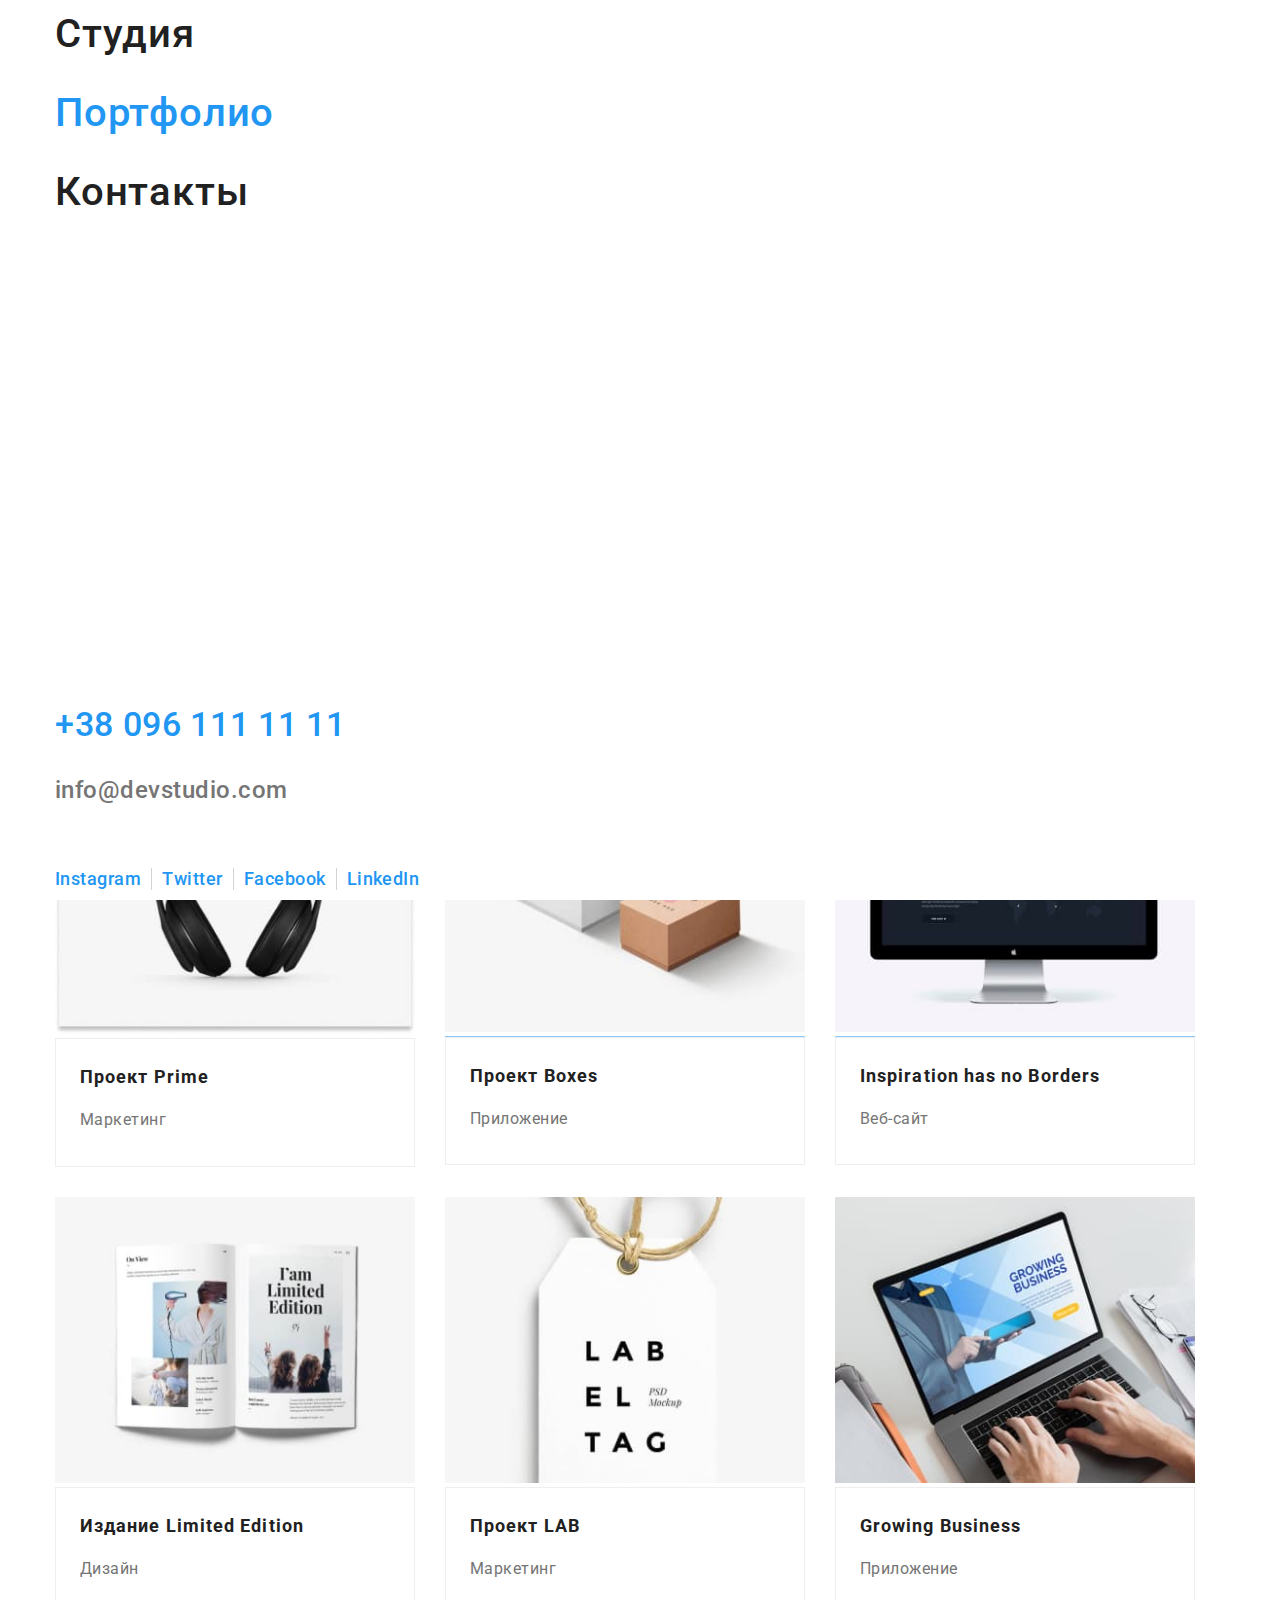
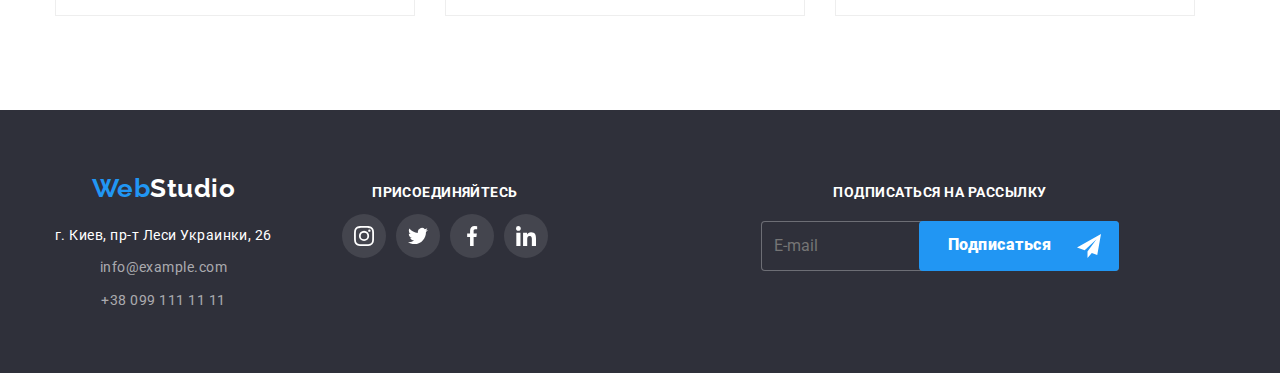
==== commit d7f9f8b9: "Намагається закінчити футер" ====
--- a/portfolio.html
+++ b/portfolio.html
@@ -10,7 +10,7 @@
     <link rel="stylesheet" href="./css/main.min.css" />
 </head>
 <body>
-    <!-- <header class="page-header">
+    <header class="page-header">
         <div class="container main-nav">
             <nav class="main-nav">
                 <a href="" class="main-nav__logo"><span class="main-nav__accent">Web</span>Studio</a>
@@ -39,9 +39,64 @@
                     </a>
                 </li>
             </ul>
+            <button type="button" class="menu_open_btn" data-menu-open>
+                <svg class="menu_open_btn-icon">
+                    <use href="./images/sprite.svg#icon-menu_mob"></use>
+                </svg>
+            </button>  
         </div>
-                    
-    </header> -->
+        </div>
+
+        <div class="mob-menu is-hidden" data-menu> 
+            <div class="container">
+                <div class="mob-menu-top">
+                    <button type="button" class="menu_close_btn" data-menu-close>
+                        <svg class="menu_close_btn-icon" height="18" width="18">
+                            <use href="images/sprite.svg#close"></use>
+                        </svg>
+                    </button>
+                    <ul class="mob-menu_list">
+                        <li class="mob-menu__item"><a href="./index.html" class="mob-menu__link">Студия</a></li>
+                        <li class="mob-menu__item"><a href="./portfolio.html" class="mob-menu__link current">Портфолио</a></li>
+                        <li class="mob-menu__item"><a href="" class="mob-menu__link">Контакты</a></li>
+                    </ul>
+                </div>
+                
+                <div class="mob-menu-bottom">
+                    <ul class="mob-contact">
+                        <li class="mob-contact__item">
+                            <a href="tel:+380961111111" class="mob-contact__tel">
+                                +38 096 111 11 11
+                            </a>
+                        </li>
+                        <li class="mob-contact__item">
+                            <a href="mailto:info@devstudio.com" class="mob-contact__contact">
+                                info@devstudio.com
+                            </a>
+                        </li>
+                    </ul>
+
+                    <ul class="mob-soc__list" >
+                        <li class="mob-soc__item">
+                            <a class="mob-soc__link" href="https://www.instagram.com">Instagram</a>
+                        </li>
+
+                        <li class="mob-soc__item">
+                            <a class="mob-soc__link" href="https://twitter.com/">Twitter</a>
+                        </li>
+
+                        <li class="mob-soc__item">
+                            <a class="mob-soc__link" href="https://www.facebook.com/">Facebook</a>
+                        </li>
+
+                        <li class="mob-soc__item">
+                            <a class="mob-soc__link" href="https://www.linkedin.com/">LinkedIn</a>
+                        </li>
+                    </ul>
+                </div>
+            </div>    
+        </div>            
+    </header>
   
     <main>
         <section>
@@ -201,7 +256,7 @@
             </div>
     </main>
 
-    <!-- <footer class="footer">
+    <footer class="footer">
         <div class="container footer-container">
             <div class="footer__adress">
                 <div>
@@ -265,6 +320,8 @@
                 </div>
             </div>
         </div>
-    </footer> -->
+    </footer>
+
+    <script src="./js/menu.js"></script>
 </body>
 </html>--- a/css/main.min.css
+++ b/css/main.min.css
@@ -1 +1 @@
-:root{--primary-text-color: #757575;--title-text-color: #212121;--accent-color: #2196F3;--secondary-light-color: #F5F4FA}*{box-sizing:border-box}ul{padding:0;margin:0;list-style:none}body{background-color:#fff;color:var(--primary-text-color);font-family:Roboto,sans-serif;letter-spacing:.03em}.section{padding-top:60px}@media screen and (min-width: 480px){.section{padding-top:94px}}.section-title{margin-top:0;margin-bottom:50px;color:var(--title-text-color);font-family:Roboto,sans-serif;font-weight:700;font-size:28px;line-height:1.14;text-align:center}@media screen and (min-width: 1200px){.section-title{font-size:36px;line-height:1.16}}button{cursor:pointer}.container{margin-left:auto;margin-right:auto;width:100%;padding-left:15px;padding-right:15px}@media screen and (min-width: 480px){.container{width:480px}}@media screen and (min-width: 768px){.container{width:768px}}@media screen and (min-width: 1200px){.container{width:1200px}}.subscription__button,.join__link,.modal__field-polisy,.modal__close-icon,.modal__close-button,.client-list__link,.social-team__link,.work-list__cont,.feature-list__icon,.menu_open_btn-icon,.menu_open_btn,.contact-nav__contact,.main-nav{display:flex;align-items:center}header{width:100%;height:60px;border-bottom:1px solid #ececec}@media screen and (min-width: 768px){header{height:80px}}nav{display:flex}.main-nav{margin-top:10px}@media screen and (min-width: 768px){.main-nav{margin-top:0}}.site-nav{display:none}@media screen and (min-width: 1200px){.site-nav{display:flex}}.site-nav__item+.site-nav__item{margin-left:50px}.site-nav__link{display:block;padding-top:32px;padding-bottom:32px;font-weight:500;font-size:14px;line-height:1.14;letter-spacing:.02em;text-decoration:none;position:relative}.site-nav__link.current{color:var(--accent-color)}.site-nav__link.current::after{content:"";position:absolute;bottom:-1px;display:block;width:100%;height:4px;background-color:var(--accent-color);border-radius:2px}.site-nav__link{color:var(--title-text-color);transition:250ms cubic-bezier(0.4, 0, 0.2, 1)}.site-nav__link:hover,.site-nav__link:focus{color:var(--accent-color)}.contact-nav{margin-left:auto;display:none}@media screen and (min-width: 1200px){.contact-nav{display:flex}}.contact-nav__item+.contact-nav__item{margin-left:50px}.contact-nav__contact{color:#757575;padding:32px 0;transition:250ms cubic-bezier(0.4, 0, 0.2, 1);font-weight:500;font-size:14px;line-height:1.14;letter-spacing:.02em;text-decoration:none}.contact-nav__contact:hover,.contact-nav__contact:focus{color:var(--accent-color)}.contact-nav__icon{fill:currentColor;margin-right:10px;padding-top:2px}.menu_open_btn{padding:0;margin:0;justify-content:center;height:40px;width:40px;position:absolute;top:10px;right:15px;background-color:#fff;z-index:1;border:none;transition:250ms cubic-bezier(0.4, 0, 0.2, 1)}@media screen and (min-width: 768px){.menu_open_btn{display:none}}.menu_open_btn-icon{justify-content:center;padding:0;border:none;width:24px;height:16px;fill:currentColor}.menu_open_btn-icon:hover,.menu_open_btn-icon:focus{fill:var(--accent-color)}@media screen and (min-width: 768px){.menu_open_btn-icon{display:none}}.main-nav__logo{font-family:Raleway,sans-serif;font-weight:700;font-size:24px;line-height:1.16;text-decoration:none;color:#000;margin-right:93px}@media screen and (min-width: 1200px){.main-nav__logo{font-size:26px;line-height:1.19}}.main-nav__accent{color:var(--accent-color)}.footer__logo{font-family:Raleway,sans-serif;font-weight:700;font-size:26px;line-height:1.19;text-decoration:none;color:#fff;display:block;margin-bottom:20px}.footer__accent{color:var(--accent-color)}.hero{background-color:#2f303a;background-image:linear-gradient(to right, rgba(47, 48, 58, 0.4), rgba(47, 48, 58, 0.4)),url("../images/background_hero_mob.jpg");background-repeat:no-repeat;background-size:cover;background-position:center;height:600;text-align:center;padding-top:200px;padding-bottom:200px}@media(min-device-pixel-ratio: 2),(min-resolution: 192dpi),(min-resolution: 2dppx){.hero{background-image:linear-gradient(to right, rgba(47, 48, 58, 0.4), rgba(47, 48, 58, 0.4)),url("../images/background_hero_mob-2x.jpg")}}@media screen and (min-width: 768px){.hero{background-image:linear-gradient(to right, rgba(47, 48, 58, 0.4), rgba(47, 48, 58, 0.4)),url("../images/background_hero_tab.jpg")}}@media screen and (min-width: 768px)and (min-device-pixel-ratio: 2),screen and (min-width: 768px)and (min-resolution: 192dpi),screen and (min-width: 768px)and (min-resolution: 2dppx){.hero{background-image:linear-gradient(to right, rgba(47, 48, 58, 0.4), rgba(47, 48, 58, 0.4)),url("../images/background_hero_tab-2x.jpg")}}@media screen and (min-width: 1200px){.hero{background-image:linear-gradient(to right, rgba(47, 48, 58, 0.4), rgba(47, 48, 58, 0.4)),url("../images/background_hero.jpg")}}@media screen and (min-width: 1200px)and (min-device-pixel-ratio: 2),screen and (min-width: 1200px)and (min-resolution: 192dpi),screen and (min-width: 1200px)and (min-resolution: 2dppx){.hero{background-image:linear-gradient(to right, rgba(47, 48, 58, 0.4), rgba(47, 48, 58, 0.4)),url("../images/background_hero-2x.jpg")}}.hero__title{margin-top:0;margin-bottom:30px;color:#fff;font-style:400;font-weight:900;font-size:26px;line-height:1.61;letter-spacing:.06em;text-transform:uppercase}@media screen and (min-width: 1200px){.hero__title{font-size:44px;line-height:1.36}}.button{display:inline-block;border-radius:4px;color:#fff;background-color:var(--accent-color);font-family:Roboto,sans-serif;letter-spacing:.03em;text-align:center}.hero__button{min-width:200px;padding:10px 32px;border:none;color:#fff;background-color:var(--accent-color);font-weight:700;font-size:16px;line-height:1.87;letter-spacing:.06em}.button.secondary{padding:6px 22px;color:var(--title-text-color);background-color:var(--secondary-light-color);font-weight:500;font-size:16px;line-height:1.6}@media screen and (min-width: 768px){.feature-list{display:flex;flex-wrap:wrap}}@media screen and (min-width: 1200px){.feature-list{flex-wrap:nowrap}}.feature-list__item{width:100%;margin-bottom:30px}@media screen and (min-width: 768px){.feature-list__item{width:354px}}@media screen and (min-width: 1200px){.feature-list__item{width:270px}}.feature-list__icon{justify-content:center;width:100%;height:120px;margin-bottom:30px;background-color:var(--secondary-light-color)}@media screen and (min-width: 768px){.feature-list__icon{width:354px}}@media screen and (min-width: 1200px){.feature-list__icon{width:270px}}@media screen and (min-width: 768px){.feature-list__item:nth-child(2n){margin-left:30px}}@media screen and (min-width: 1200px){.feature-list__item+.feature-list__item{margin-left:30px}}.feature-list__title{margin-top:0;margin-bottom:10px;color:var(--title-text-color);font-weight:700;font-size:14px;line-height:1.14;text-transform:uppercase}@media screen and (max-width: 767px){.feature-list__title{text-align:center}}.feature-list__text{font-size:14px;line-height:1.71;margin:0}.work{padding-bottom:94px}@media screen and (max-width: 1199px){.work{display:none}}.work-list{display:flex}.work-list__item+.work-list__item{margin-left:30px}.work-list__item{position:relative;display:flex;align-items:flex-end}.work-list__cont{position:absolute;justify-content:center;width:370px;height:70px;background-color:rgba(47,48,58,.8)}.work-list__text{margin:0;font-weight:700;font-size:14px;line-height:1.16;letter-spacing:.03em;text-transform:uppercase;color:#fff}.team{background-color:var(--secondary-light-color);padding-bottom:94px}@media screen and (min-width: 768px){.team-list{display:flex;flex-wrap:wrap}}@media screen and (min-width: 1200px){.team-list{flex-wrap:nowrap}}@media screen and (min-width: 768px){.team-list__item:nth-child(2n){margin-left:30px}}@media screen and (min-width: 1200px){.team-list__item+.team-list__item{margin-left:30px}}.team-list__item{background-color:#fff;box-shadow:0px 1px 3px rgba(0,0,0,.12),0px 1px 1px rgba(0,0,0,.14),0px 2px 1px rgba(0,0,0,.2);border-radius:0px 0px 4px 4px;width:100%;margin-bottom:30px}@media screen and (min-width: 768px){.team-list__item{width:354px}}@media screen and (min-width: 1200px){.team-list__item{width:270px;margin-bottom:0px}}.team-list__title{margin-top:0;margin-bottom:10px;color:var(--title-text-color);font-weight:500;font-size:16px;line-height:1.18}.team-list__text{margin-top:0;margin-bottom:16px;font-size:16px;line-height:1.18}.team-content{padding-top:30px;padding-bottom:30px;text-align:center}.social{display:flex;padding:0;margin:0}.social-team{padding-right:122px;padding-left:122px}@media screen and (min-width: 768px){.social-team{padding-right:74px;padding-left:74px}}@media screen and (min-width: 1200px){.social-team{padding-right:32px;padding-left:32px}}.social-team>li:not(:last-child){width:calc((100% - 30px)/4);margin-right:10px}.social-team__link{justify-content:center;padding:0;border:none;border-radius:50px;width:44px;height:44px;color:#afb1b8;transition:250ms cubic-bezier(0.4, 0, 0.2, 1)}.social-team__link:hover,.social-team__link:focus{background-color:var(--accent-color);color:#fff}.social-team__icon{fill:currentColor}.client{padding-bottom:94px}.client-list{display:flex;flex-wrap:wrap;justify-content:center}.client-list__item{width:100%;margin-bottom:30px;width:calc((100% - 60px)/2);margin-right:30px}@media screen and (min-width: 768px){.client-list__item{width:calc(33.3333333333% - 30px)}}@media screen and (min-width: 1200px){.client-list__item{margin-bottom:0;width:calc(16.6666666667% - 30px)}}@media screen and (max-width: 767px){.client-list .client-list__item:nth-child(even){margin-right:0}}@media screen and (min-width: 768px){.client-list .client-list__item:nth-child(3n){margin-right:0}}@media screen and (min-width: 1200px){.client-list .client-list__item:not(:last-child){margin-right:30px}}.client-list__link{color:#afb1b8;justify-content:center;height:90px;border:1px solid #afb1b8;border-radius:4px;transition:250ms cubic-bezier(0.4, 0, 0.2, 1)}@media screen and (min-width: 768px){.client-list__link{width:226px}}@media screen and (min-width: 1200px){.client-list__link{width:170px}}.client-list__link:hover,.client-list__link:focus{border-color:var(--accent-color);color:var(--accent-color)}.client-list__icon{fill:currentColor}.portfolio{padding-top:60px;padding-bottom:60px}@media screen and (min-width: 1200px){.portfolio{padding-top:94px;padding-bottom:94px}}.filter-section button{transition:250ms cubic-bezier(0.4, 0, 0.2, 1);border:none}.filter-section button:hover,.filter-section button:focus{color:#fff;background-color:var(--accent-color);box-shadow:0px 3px 1px rgba(0,0,0,.1),0px 1px 2px rgba(0,0,0,.08),0px 2px 2px rgba(0,0,0,.12)}.filter-section{display:flex;flex-wrap:wrap;justify-content:flex-start;margin-bottom:40px}@media screen and (min-width: 768px){.filter-section{flex-wrap:nowrap;justify-content:center;margin-bottom:30px}}@media screen and (min-width: 1200px){.filter-section{margin-bottom:50px}}.filter-section__item:not(:last-child){margin-right:8px}@media screen and (min-width: 768px){.filter-section__item+.filter-section__item{margin-left:8px}}.portfolio-list{display:flex;flex-wrap:wrap}.portfolio-list__grid{margin-right:30px;margin-bottom:30px;border-top:none;width:100%;transition:250ms cubic-bezier(0.4, 0, 0.2, 1)}.portfolio-list__grid:hover,.portfolio-list__grid:focus{box-shadow:0px 1px 1px rgba(0,0,0,.12),0px 4px 4px rgba(0,0,0,.06),1px 4px 6px rgba(0,0,0,.16)}@media screen and (min-width: 768px){.portfolio-list__grid{width:calc(50% - 30px)}}@media screen and (min-width: 1200px){.portfolio-list__grid{width:calc(33.3333333333% - 30px)}}@media screen and (min-width: 480px)and (max-width: 767px){.portfolio-list__grid:nth-child(even){margin-right:0}}@media screen and (min-width: 1200px){.portfolio-list__grid:nth-child(3n){margin-right:0}}.portfolio-list__grid:nth-last-child(-n+3){margin-bottom:0}.portfolio-list img{margin-top:0}.portfolio-list__card-content{padding:20px 24px;border:1px solid #eee}.portfolio-list__title{margin-top:0;margin-bottom:4px;color:var(--title-text-color);font-weight:bold;font-size:18px;line-height:2;letter-spacing:.06em}.portfolio-list__card-icon{position:relative;overflow:hidden}.portfolio-list__card-desc{position:absolute;top:0;padding:63px 24px 63px 24px;align-items:center;width:100%;height:100%;background-color:rgba(33,149,243,.9);margin:0;color:#fff;font-weight:400;font-size:18px;line-height:1.56;transform:translateY(100%);transition:250ms cubic-bezier(0.4, 0, 0.2, 1)}.portfolio-list__grid-link{text-decoration:none;color:var(--primary-text-color);transition:250ms cubic-bezier(0.4, 0, 0.2, 1)}.portfolio-list__grid-link:hover .portfolio-list__card-desc,.portfolio-list__grid-link:focus .portfolio-list__card-desc{transform:translateY(0px)}.grid-link img{display:block;max-width:100%;height:auto}.backdrop{position:fixed;top:0;left:0;width:100%;height:100%;background-color:rgba(0,0,0,.5);visibility:visible;opacity:1;transition:opacity 250ms cubic-bezier(0.4, 0, 0.2, 1)}.backdrop.is-hidden{pointer-events:none;opacity:0}label{cursor:default}.modal{position:absolute;top:50%;left:50%;transform:translate(-50%, -50%);min-height:300px;min-width:400px;padding:40px;width:100%;height:581px;box-shadow:0px 1px 3px rgba(0,0,0,.12),0px 1px 1px rgba(0,0,0,.14),0px 2px 1px rgba(0,0,0,.2);border-radius:4px;background-color:#fff}@media screen and (min-width: 480px){.modal{width:450px}}@media screen and (min-width: 1200px){.modal{width:528px}}.modal__close-button{padding:0;margin:0;justify-content:center;border-radius:50px;height:30px;width:30px;position:absolute;top:8px;right:8px;background-color:#fff;z-index:1;border:1px solid rgba(0,0,0,.1);transition:250ms cubic-bezier(0.4, 0, 0.2, 1)}.modal__close-button:hover,.modal__close-button:focus{fill:var(--accent-color)}.modal__close-icon{justify-content:center;padding:0;border:none;border-radius:50px;width:18px;height:18px}.modal__description{font-weight:700;font-size:20px;line-height:1.15;text-align:center;color:var(--title-text-color);margin-bottom:30px;margin-top:0}.modal__form-field:nth-child(-n+4){margin-bottom:28px}.modal__form-field{display:block;position:relative}.modal__form-input{width:100%;height:38px;display:block;background-color:#fff;margin:0;padding:10px 20px;padding-left:40px;font:inherit;box-shadow:none;border:1px solid rgba(33,33,33,.2);border-radius:4px;outline:none;box-sizing:border-box}.modal__form-label{color:var(--primary-text-color);font-size:12px;line-height:1.16;letter-spacing:.01em;position:absolute;top:50%;transition:250ms cubic-bezier(0.4, 0, 0.2, 1);transform:translateY(-40px)}.modal__form-icon{position:absolute;top:50%;left:10px;transform:translateY(-50%);display:inline-block;fill:currentColor;color:var(--title-text-color)}.modal__comment{margin-bottom:20px;height:120px}.modal__form-label{position:absolute;top:20px;left:0px;transition:250ms cubic-bezier(0.4, 0, 0.2, 1)}.modal__form-comment::placeholder{font-size:12px;line-height:1.16;letter-spacing:.01em;color:rgba(117,117,117,.5)}.modal__checkbox{appearance:none;-moz-appearance:none;-webkit-appearance:none;position:absolute;margin-right:7px}.modal__icon-checkbox{margin-right:7px}.modal__field-polisy.check{display:flex;justify-content:center}.modal__icon-checkbox{display:inline-block;width:16px;height:15px;margin-right:5px;border:2px solid #212121;border-radius:4px;transition:250ms cubic-bezier(0.4, 0, 0.2, 1)}.modal__checkbox:checked+.modal__icon-checkbox{background-color:var(--accent-color);border-color:var(--accent-color);background-image:url(../images/icon-check.svg);background-origin:border-box;background-size:contain;background-repeat:no-repeat}.modal__checkbox-link{color:var(--accent-color);text-decoration:underline}.modal__field-polisy{margin-bottom:30px}.modal__checkbox-policy{font-size:14px;line-height:1.71;letter-spacing:.03em;color:var(--primary-text-color)}.modal__form-field:focus-within>.modal__form-icon{fill:var(--accent-color)}.backdrop textarea{padding:10px 20px;padding-left:16px;font:inherit;position:relative;width:100%;height:120px;resize:none;box-shadow:none;border:1px solid rgba(33,33,33,.2);border-radius:4px;outline:none}.backdrop textarea:focus{border:1px solid var(--accent-color)}.modal__button-submit{display:flex;justify-content:center}.backdrop .button{border:none;box-shadow:0px 4px 4px rgba 0,0,0,.15;display:inline-block;vertical-align:middle;font-weight:700;font-size:16px;line-height:1.87;text-decoration:none;border-radius:4px;min-width:200px;min-height:50px;letter-spacing:.06em}address{font-style:normal}.footer{background-color:#2f303a;padding-top:60px;padding-bottom:60px}.footer-container{display:flex;align-items:baseline}.footer__adress{display:flex;justify-content:space-between;align-items:baseline;width:1200px}.footer__actual-address{color:#fff;font-size:14px;line-height:1.71;text-decoration:none}.footer__contact{color:rgba(255,255,255,.6);font-size:14px;line-height:1.71;text-decoration:none}.footer__contact-list .footer__item+.footer__item{margin-top:9px}.footer__contact-list a{transition:250ms cubic-bezier(0.4, 0, 0.2, 1)}.footer__contact-list a:hover,.footer__contact-list a:focus{color:var(--accent-color)}.join__text{font-weight:700;font-size:14px;line-height:1.16;letter-spacing:.03em;text-transform:uppercase;color:#fff}.join{margin-left:70px}.join__icon{fill:currentColor}.join__link{justify-content:center;padding:0;border:none;background-color:rgba(255,255,255,.1);border-radius:50px;width:44px;height:44px;color:#fff;transition:250ms cubic-bezier(0.4, 0, 0.2, 1)}.join__link:hover,.join__link:focus{background-color:var(--accent-color);color:#fff}.join__item:not(:last-child){width:calc((100% - 30px)/4);margin-right:10px}.subscription{width:570px}.subscription__form{display:flex;flex-direction:column;position:relative}.subscription__join-in{font-weight:700;font-size:14px;line-height:1.14;color:#fff;text-transform:uppercase;margin-bottom:20px}.subscription__mail{width:358px;height:50px;border:1px solid rgba(255,255,255,.3);box-sizing:border-box;border-radius:4px;background-color:#2f303a;padding-left:12px;color:var(--primary-text-color)}.subscription__button{position:absolute;bottom:0;right:0;width:200px;height:50px;justify-content:left;font-weight:900;padding-top:10px;padding-bottom:10px;padding-left:29px;padding-right:28px;overflow:hidden;border:0em}.subscription__icon{position:absolute;right:18px;margin-left:10px;top:50%;transform:translatey(-50%)}/*# sourceMappingURL=main.min.css.map */+:root{--primary-text-color: #757575;--title-text-color: #212121;--accent-color: #2196F3;--secondary-light-color: #F5F4FA}*{box-sizing:border-box}ul{padding:0;margin:0;list-style:none}body{background-color:#fff;color:var(--primary-text-color);font-family:Roboto,sans-serif;letter-spacing:.03em}.section{padding-top:60px}@media screen and (min-width: 480px){.section{padding-top:94px}}.section-title{margin-top:0;margin-bottom:50px;color:var(--title-text-color);font-family:Roboto,sans-serif;font-weight:700;font-size:28px;line-height:1.14;text-align:center}@media screen and (min-width: 1200px){.section-title{font-size:36px;line-height:1.16}}button{cursor:pointer}a{text-decoration:none}.container{margin-left:auto;margin-right:auto;width:100%;padding-left:15px;padding-right:15px}@media screen and (min-width: 480px){.container{width:480px}}@media screen and (min-width: 768px){.container{width:768px}}@media screen and (min-width: 1200px){.container{width:1200px}}.subscription__button,.join__link,.modal__field-polisy,.modal__close-icon,.modal__close-button,.client-list__link,.social-team__link,.work-list__cont,.feature-list__icon,.menu_open_btn-icon,.contact-nav__contact,.main-nav{display:flex;align-items:center}header{width:100%;height:60px;border-bottom:1px solid #ececec}@media screen and (min-width: 768px){header{height:80px}}nav{display:flex}.main-nav{margin-top:10px}@media screen and (min-width: 768px){.main-nav{margin-top:0}}.site-nav{display:none}@media screen and (min-width: 768px){.site-nav{display:flex}}.site-nav__item+.site-nav__item{margin-left:50px}.site-nav__link{display:block;padding-top:32px;padding-bottom:32px;font-weight:500;font-size:14px;line-height:1.14;letter-spacing:.02em;text-decoration:none;position:relative}.site-nav__link.current,.mob-menu__link.current{color:var(--accent-color)}.site-nav__link.current::after{content:"";position:absolute;bottom:-1px;display:block;width:100%;height:4px;background-color:var(--accent-color);border-radius:2px}.site-nav__link,.mob-menu__link{color:var(--title-text-color);transition:250ms cubic-bezier(0.4, 0, 0.2, 1)}.site-nav__link:hover,.site-nav__link:focus,.mob-menu__link:hover,.mob-menu__link:focus{color:var(--accent-color)}.contact-nav{margin-left:auto;display:none}@media screen and (min-width: 768px){.contact-nav{display:block}}@media screen and (min-width: 1200px){.contact-nav{display:flex}}@media screen and (min-width: 1200px){.contact-nav__item+.contact-nav__item{margin-left:50px}}@media screen and (max-width: 1199px){.contact-nav__item:not(:last-child){margin-bottom:10px}}.contact-nav__contact{color:#757575;transition:250ms cubic-bezier(0.4, 0, 0.2, 1);font-weight:500;font-size:14px;line-height:1.14;letter-spacing:.02em;text-decoration:none}@media screen and (min-width: 1200px){.contact-nav__contact{padding:32px 0}}.contact-nav__contact:hover,.contact-nav__contact:focus{color:var(--accent-color)}.contact-nav__icon{fill:currentColor;margin-right:10px;padding-top:2px}.menu_open_btn,.menu_close_btn{width:40px;height:40px;display:block;margin-left:auto;background-color:#fff;border:none}@media screen and (min-width: 768px){.menu_open_btn,.menu_close_btn{display:none}}.menu_open_btn-icon{justify-content:center;padding:0;border:none;width:24px;height:16px;fill:currentColor;transition:250ms cubic-bezier(0.4, 0, 0.2, 1)}.menu_open_btn-icon:hover,.menu_open_btn-icon:focus{fill:var(--accent-color)}@media screen and (min-width: 768px){.menu_open_btn-icon{display:none}}.mob-menu{position:fixed;background-color:#fff;width:100vw;height:100vh;top:0;left:0;padding-top:10px;padding-bottom:10px;z-index:1}.mob-menu .container{height:100%;display:flex;flex-direction:column;justify-content:space-between}.mob-menu__link{font-family:"Roboto";font-weight:500;font-size:40px;line-height:1.175;letter-spacing:.02em;color:#212121;text-decoration:none}.mob-contact{margin-bottom:64px}.mob-contact__tel{font-weight:500;font-size:34px;line-height:1.1764705882;letter-spacing:.02em;color:var(--accent-color)}.mob-contact__contact{font-weight:500;font-size:24px;line-height:28px;letter-spacing:.02em;color:#757575}.mob-menu__item:not(:last-child),.mob-contact__item:not(:last-child){margin-bottom:32px}.mob-soc__list{display:flex;width:25%}.mob-soc__link{font-weight:500;font-size:18px;line-height:1.2222222222;color:var(--accent-color)}.mob-soc__item:not(:last-child){border-right:1px solid rgba(33,33,33,.2);margin-right:10px;padding-right:10px}.main-nav__logo{font-family:Raleway,sans-serif;font-weight:700;font-size:24px;line-height:1.16;text-decoration:none;color:#000;margin-right:84px}@media screen and (min-width: 1200px){.main-nav__logo{font-size:26px;line-height:1.19;margin-right:93px}}.main-nav__accent{color:var(--accent-color)}.footer__logo{font-family:Raleway,sans-serif;font-weight:700;font-size:26px;line-height:1.19;text-decoration:none;color:#fff;display:block;margin-bottom:20px}.footer__accent{color:var(--accent-color)}.hero{background-color:#2f303a;background-image:linear-gradient(to right, rgba(47, 48, 58, 0.4), rgba(47, 48, 58, 0.4)),url("../images/background_hero_mob.jpg");background-repeat:no-repeat;background-size:cover;background-position:center;height:600;text-align:center;padding-top:200px;padding-bottom:200px}@media(min-device-pixel-ratio: 2),(min-resolution: 192dpi),(min-resolution: 2dppx){.hero{background-image:linear-gradient(to right, rgba(47, 48, 58, 0.4), rgba(47, 48, 58, 0.4)),url("../images/background_hero_mob-2x.jpg")}}@media screen and (min-width: 768px){.hero{background-image:linear-gradient(to right, rgba(47, 48, 58, 0.4), rgba(47, 48, 58, 0.4)),url("../images/background_hero_tab.jpg")}}@media screen and (min-width: 768px)and (min-device-pixel-ratio: 2),screen and (min-width: 768px)and (min-resolution: 192dpi),screen and (min-width: 768px)and (min-resolution: 2dppx){.hero{background-image:linear-gradient(to right, rgba(47, 48, 58, 0.4), rgba(47, 48, 58, 0.4)),url("../images/background_hero_tab-2x.jpg")}}@media screen and (min-width: 1200px){.hero{background-image:linear-gradient(to right, rgba(47, 48, 58, 0.4), rgba(47, 48, 58, 0.4)),url("../images/background_hero.jpg")}}@media screen and (min-width: 1200px)and (min-device-pixel-ratio: 2),screen and (min-width: 1200px)and (min-resolution: 192dpi),screen and (min-width: 1200px)and (min-resolution: 2dppx){.hero{background-image:linear-gradient(to right, rgba(47, 48, 58, 0.4), rgba(47, 48, 58, 0.4)),url("../images/background_hero-2x.jpg")}}.hero__title{margin-top:0;margin-bottom:30px;color:#fff;font-style:400;font-weight:900;font-size:26px;line-height:1.61;letter-spacing:.06em;text-transform:uppercase}@media screen and (min-width: 1200px){.hero__title{font-size:44px;line-height:1.36}}.button{display:inline-block;border-radius:4px;color:#fff;background-color:var(--accent-color);font-family:Roboto,sans-serif;letter-spacing:.03em;text-align:center}.hero__button{min-width:200px;padding:10px 32px;border:none;color:#fff;background-color:var(--accent-color);font-weight:700;font-size:16px;line-height:1.87;letter-spacing:.06em}.button.secondary{padding:6px 22px;color:var(--title-text-color);background-color:var(--secondary-light-color);font-weight:500;font-size:16px;line-height:1.6}@media screen and (min-width: 768px){.feature-list{display:flex;flex-wrap:wrap}}@media screen and (min-width: 1200px){.feature-list{flex-wrap:nowrap}}.feature-list__item{width:100%;margin-bottom:30px}@media screen and (min-width: 768px){.feature-list__item{width:354px}}@media screen and (min-width: 1200px){.feature-list__item{width:270px}}.feature-list__icon{justify-content:center;width:100%;height:120px;margin-bottom:30px;background-color:var(--secondary-light-color)}@media screen and (min-width: 768px){.feature-list__icon{width:354px}}@media screen and (min-width: 1200px){.feature-list__icon{width:270px}}@media screen and (min-width: 768px){.feature-list__item:nth-child(2n){margin-left:30px}}@media screen and (min-width: 1200px){.feature-list__item+.feature-list__item{margin-left:30px}}.feature-list__title{margin-top:0;margin-bottom:10px;color:var(--title-text-color);font-weight:700;font-size:14px;line-height:1.14;text-transform:uppercase}@media screen and (max-width: 767px){.feature-list__title{text-align:center}}.feature-list__text{font-size:14px;line-height:1.71;margin:0}.work{padding-bottom:94px}@media screen and (max-width: 1199px){.work{display:none}}.work-list{display:flex}.work-list__item+.work-list__item{margin-left:30px}.work-list__item{position:relative;display:flex;align-items:flex-end}.work-list__cont{position:absolute;justify-content:center;width:370px;height:70px;background-color:rgba(47,48,58,.8)}.work-list__text{margin:0;font-weight:700;font-size:14px;line-height:1.16;letter-spacing:.03em;text-transform:uppercase;color:#fff}.team{background-color:var(--secondary-light-color);padding-bottom:94px}@media screen and (min-width: 768px){.team-list{display:flex;flex-wrap:wrap}}@media screen and (min-width: 1200px){.team-list{flex-wrap:nowrap}}@media screen and (min-width: 768px){.team-list__item:nth-child(2n){margin-left:30px}}@media screen and (min-width: 1200px){.team-list__item+.team-list__item{margin-left:30px}}.team-list__item{background-color:#fff;box-shadow:0px 1px 3px rgba(0,0,0,.12),0px 1px 1px rgba(0,0,0,.14),0px 2px 1px rgba(0,0,0,.2);border-radius:0px 0px 4px 4px;width:100%;margin-bottom:30px}@media screen and (min-width: 768px){.team-list__item{width:354px}}@media screen and (min-width: 1200px){.team-list__item{width:270px;margin-bottom:0px}}.team-list__title{margin-top:0;margin-bottom:10px;color:var(--title-text-color);font-weight:500;font-size:16px;line-height:1.18}.team-list__text{margin-top:0;margin-bottom:16px;font-size:16px;line-height:1.18}.team-content{padding-top:30px;padding-bottom:30px;text-align:center}.social{display:flex;padding:0;margin:0}.social-team{padding-right:122px;padding-left:122px}@media screen and (min-width: 768px){.social-team{padding-right:74px;padding-left:74px}}@media screen and (min-width: 1200px){.social-team{padding-right:32px;padding-left:32px}}.social-team>li:not(:last-child){width:calc((100% - 30px)/4);margin-right:10px}.social-team__link{justify-content:center;padding:0;border:none;border-radius:50px;width:44px;height:44px;color:#afb1b8;transition:250ms cubic-bezier(0.4, 0, 0.2, 1)}.social-team__link:hover,.social-team__link:focus{background-color:var(--accent-color);color:#fff}.social-team__icon{fill:currentColor}.client{padding-bottom:94px}.client-list{display:flex;flex-wrap:wrap;justify-content:center}.client-list__item{width:100%;margin-bottom:30px;width:calc((100% - 60px)/2);margin-right:30px}@media screen and (min-width: 768px){.client-list__item{width:calc(33.3333333333% - 30px)}}@media screen and (min-width: 1200px){.client-list__item{margin-bottom:0;width:calc(16.6666666667% - 30px)}}@media screen and (max-width: 767px){.client-list .client-list__item:nth-child(even){margin-right:0}}@media screen and (min-width: 768px){.client-list .client-list__item:nth-child(3n){margin-right:0}}@media screen and (min-width: 1200px){.client-list .client-list__item:not(:last-child){margin-right:30px}}.client-list__link{color:#afb1b8;justify-content:center;height:90px;border:1px solid #afb1b8;border-radius:4px;transition:250ms cubic-bezier(0.4, 0, 0.2, 1)}@media screen and (min-width: 768px){.client-list__link{width:226px}}@media screen and (min-width: 1200px){.client-list__link{width:170px}}.client-list__link:hover,.client-list__link:focus{border-color:var(--accent-color);color:var(--accent-color)}.client-list__icon{fill:currentColor}.portfolio{padding-top:60px;padding-bottom:60px}@media screen and (min-width: 1200px){.portfolio{padding-top:94px;padding-bottom:94px}}.filter-section button{transition:250ms cubic-bezier(0.4, 0, 0.2, 1);border:none}.filter-section button:hover,.filter-section button:focus{color:#fff;background-color:var(--accent-color);box-shadow:0px 3px 1px rgba(0,0,0,.1),0px 1px 2px rgba(0,0,0,.08),0px 2px 2px rgba(0,0,0,.12)}.filter-section{display:flex;flex-wrap:wrap;justify-content:flex-start;margin-bottom:40px}@media screen and (min-width: 768px){.filter-section{flex-wrap:nowrap;justify-content:center;margin-bottom:30px}}@media screen and (min-width: 1200px){.filter-section{margin-bottom:50px}}.filter-section__item:not(:last-child){margin-right:8px}@media screen and (min-width: 768px){.filter-section__item+.filter-section__item{margin-left:8px}}.portfolio-list{display:flex;flex-wrap:wrap}.portfolio-list__grid{margin-right:30px;margin-bottom:30px;border-top:none;width:100%;transition:250ms cubic-bezier(0.4, 0, 0.2, 1)}.portfolio-list__grid:hover,.portfolio-list__grid:focus{box-shadow:0px 1px 1px rgba(0,0,0,.12),0px 4px 4px rgba(0,0,0,.06),1px 4px 6px rgba(0,0,0,.16)}@media screen and (min-width: 768px){.portfolio-list__grid{width:calc(50% - 30px)}}@media screen and (min-width: 1200px){.portfolio-list__grid{width:calc(33.3333333333% - 30px)}}@media screen and (min-width: 480px)and (max-width: 767px){.portfolio-list__grid:nth-child(even){margin-right:0}}@media screen and (min-width: 1200px){.portfolio-list__grid:nth-child(3n){margin-right:0}}.portfolio-list__grid:nth-last-child(-n+3){margin-bottom:0}.portfolio-list img{margin-top:0}.portfolio-list__card-content{padding:20px 24px;border:1px solid #eee}.portfolio-list__title{margin-top:0;margin-bottom:4px;color:var(--title-text-color);font-weight:bold;font-size:18px;line-height:2;letter-spacing:.06em}.portfolio-list__card-icon{position:relative;overflow:hidden}.portfolio-list__card-desc{position:absolute;top:0;padding:63px 24px 63px 24px;align-items:center;width:100%;height:100%;background-color:rgba(33,149,243,.9);margin:0;color:#fff;font-weight:400;font-size:18px;line-height:1.56;transform:translateY(100%);transition:250ms cubic-bezier(0.4, 0, 0.2, 1)}.portfolio-list__grid-link{text-decoration:none;color:var(--primary-text-color);transition:250ms cubic-bezier(0.4, 0, 0.2, 1)}.portfolio-list__grid-link:hover .portfolio-list__card-desc,.portfolio-list__grid-link:focus .portfolio-list__card-desc{transform:translateY(0px)}.grid-link img{display:block;max-width:100%;height:auto}.backdrop{position:fixed;top:0;left:0;width:100%;height:100%;background-color:rgba(0,0,0,.5);visibility:visible;opacity:1;transition:opacity 250ms cubic-bezier(0.4, 0, 0.2, 1)}.backdrop.is-hidden{pointer-events:none;opacity:0}label{cursor:default}.modal{position:absolute;top:50%;left:50%;transform:translate(-50%, -50%);min-height:300px;min-width:400px;padding:40px;width:100%;height:581px;box-shadow:0px 1px 3px rgba(0,0,0,.12),0px 1px 1px rgba(0,0,0,.14),0px 2px 1px rgba(0,0,0,.2);border-radius:4px;background-color:#fff}@media screen and (min-width: 480px){.modal{width:450px}}@media screen and (min-width: 1200px){.modal{width:528px}}.modal__close-button{padding:0;margin:0;justify-content:center;border-radius:50px;height:30px;width:30px;position:absolute;top:8px;right:8px;background-color:#fff;z-index:1;border:1px solid rgba(0,0,0,.1);transition:250ms cubic-bezier(0.4, 0, 0.2, 1)}.modal__close-button:hover,.modal__close-button:focus{fill:var(--accent-color)}.modal__close-icon{justify-content:center;padding:0;border:none;border-radius:50px;width:18px;height:18px}.modal__description{font-weight:700;font-size:20px;line-height:1.15;text-align:center;color:var(--title-text-color);margin-bottom:30px;margin-top:0}.modal__form-field:nth-child(-n+4){margin-bottom:28px}.modal__form-field{display:block;position:relative}.modal__form-input{width:100%;height:38px;display:block;background-color:#fff;margin:0;padding:10px 20px;padding-left:40px;font:inherit;box-shadow:none;border:1px solid rgba(33,33,33,.2);border-radius:4px;outline:none;box-sizing:border-box}.modal__form-label{color:var(--primary-text-color);font-size:12px;line-height:1.16;letter-spacing:.01em;position:absolute;top:50%;transition:250ms cubic-bezier(0.4, 0, 0.2, 1);transform:translateY(-40px)}.modal__form-icon{position:absolute;top:50%;left:10px;transform:translateY(-50%);display:inline-block;fill:currentColor;color:var(--title-text-color)}.modal__comment{margin-bottom:20px;height:120px}.modal__form-label{position:absolute;top:20px;left:0px;transition:250ms cubic-bezier(0.4, 0, 0.2, 1)}.modal__form-comment::placeholder{font-size:12px;line-height:1.16;letter-spacing:.01em;color:rgba(117,117,117,.5)}.modal__checkbox{appearance:none;-moz-appearance:none;-webkit-appearance:none;position:absolute;margin-right:7px}.modal__icon-checkbox{margin-right:7px}.modal__field-polisy.check{display:flex;justify-content:center}.modal__icon-checkbox{display:inline-block;width:16px;height:15px;margin-right:5px;border:2px solid #212121;border-radius:4px;transition:250ms cubic-bezier(0.4, 0, 0.2, 1)}.modal__checkbox:checked+.modal__icon-checkbox{background-color:var(--accent-color);border-color:var(--accent-color);background-image:url(../images/icon-check.svg);background-origin:border-box;background-size:contain;background-repeat:no-repeat}.modal__checkbox-link{color:var(--accent-color);text-decoration:underline}.modal__field-polisy{margin-bottom:30px}.modal__checkbox-policy{font-size:14px;line-height:1.71;letter-spacing:.03em;color:var(--primary-text-color)}.modal__form-field:focus-within>.modal__form-icon{fill:var(--accent-color)}.backdrop textarea{padding:10px 20px;padding-left:16px;font:inherit;position:relative;width:100%;height:120px;resize:none;box-shadow:none;border:1px solid rgba(33,33,33,.2);border-radius:4px;outline:none}.backdrop textarea:focus{border:1px solid var(--accent-color)}.modal__button-submit{display:flex;justify-content:center}.backdrop .button{border:none;box-shadow:0px 4px 4px rgba 0,0,0,.15;display:inline-block;vertical-align:middle;font-weight:700;font-size:16px;line-height:1.87;text-decoration:none;border-radius:4px;min-width:200px;min-height:50px;letter-spacing:.06em}address{font-style:normal}.footer{background-color:#2f303a;padding-top:60px;padding-bottom:60px}.footer-container{display:block;text-align:center}@media screen and (min-width: 768px){.footer-container{display:flex;align-items:baseline}}@media screen and (min-width: 768px){.footer__adress{display:flex;justify-content:space-between;align-items:baseline;width:1200px}}.footer__actual-address{color:#fff;font-size:14px;line-height:1.71;text-decoration:none}.footer__contact{color:rgba(255,255,255,.6);font-size:14px;line-height:1.71;text-decoration:none}@media screen and (max-width: 767px){.footer__contact-list{margin-bottom:60px}}.footer__contact-list .footer__item+.footer__item{margin-top:9px}.footer__contact-list a{transition:250ms cubic-bezier(0.4, 0, 0.2, 1)}.footer__contact-list a:hover,.footer__contact-list a:focus{color:var(--accent-color)}.join__text{font-weight:700;font-size:14px;line-height:1.16;letter-spacing:.03em;text-transform:uppercase;color:#fff}.join{width:206px;margin-right:auto;margin-left:auto}@media screen and (max-width: 767px){.join{margin-bottom:60px}}@media screen and (min-width: 768px){.join{margin-left:70px}}.join__icon{fill:currentColor}.join__link{justify-content:center;padding:0;border:none;background-color:rgba(255,255,255,.1);border-radius:50px;width:44px;height:44px;color:#fff;transition:250ms cubic-bezier(0.4, 0, 0.2, 1)}.join__link:hover,.join__link:focus{background-color:var(--accent-color);color:#fff}.join__item:not(:last-child){width:calc((100% - 30px)/4);margin-right:10px}.subscription{width:100%;display:flex;justify-content:center}@media screen and (min-width: 768px){.subscription{width:570px}}.subscription__form{display:flex;flex-direction:column;justify-content:center}@media screen and (min-width: 768px){.subscription__form{flex-direction:column;position:relative}}.subscription__join-in{font-weight:700;font-size:14px;line-height:1.14;color:#fff;text-transform:uppercase;margin-bottom:20px}.subscription__mail{width:100%;height:50px;border:1px solid rgba(255,255,255,.3);box-sizing:border-box;border-radius:4px;background-color:#2f303a;padding-left:12px;color:var(--primary-text-color)}@media screen and (min-width: 768px){.subscription__mail{width:358px}}.subscription__button{width:200px;height:50px;justify-content:left;font-weight:900;padding-top:10px;padding-bottom:10px;padding-left:29px;padding-right:28px;overflow:hidden;border:0em}@media screen and (min-width: 768px){.subscription__button{display:flex;bottom:0;right:0}}@media screen and (min-width: 1200px){.subscription__button{position:absolute;bottom:0;right:0}}.subscription__icon{right:18px;margin-left:10px;top:50%;transform:translatey(-50%)}@media screen and (min-width: 1200px){.subscription__icon{position:absolute}}/*# sourceMappingURL=main.min.css.map */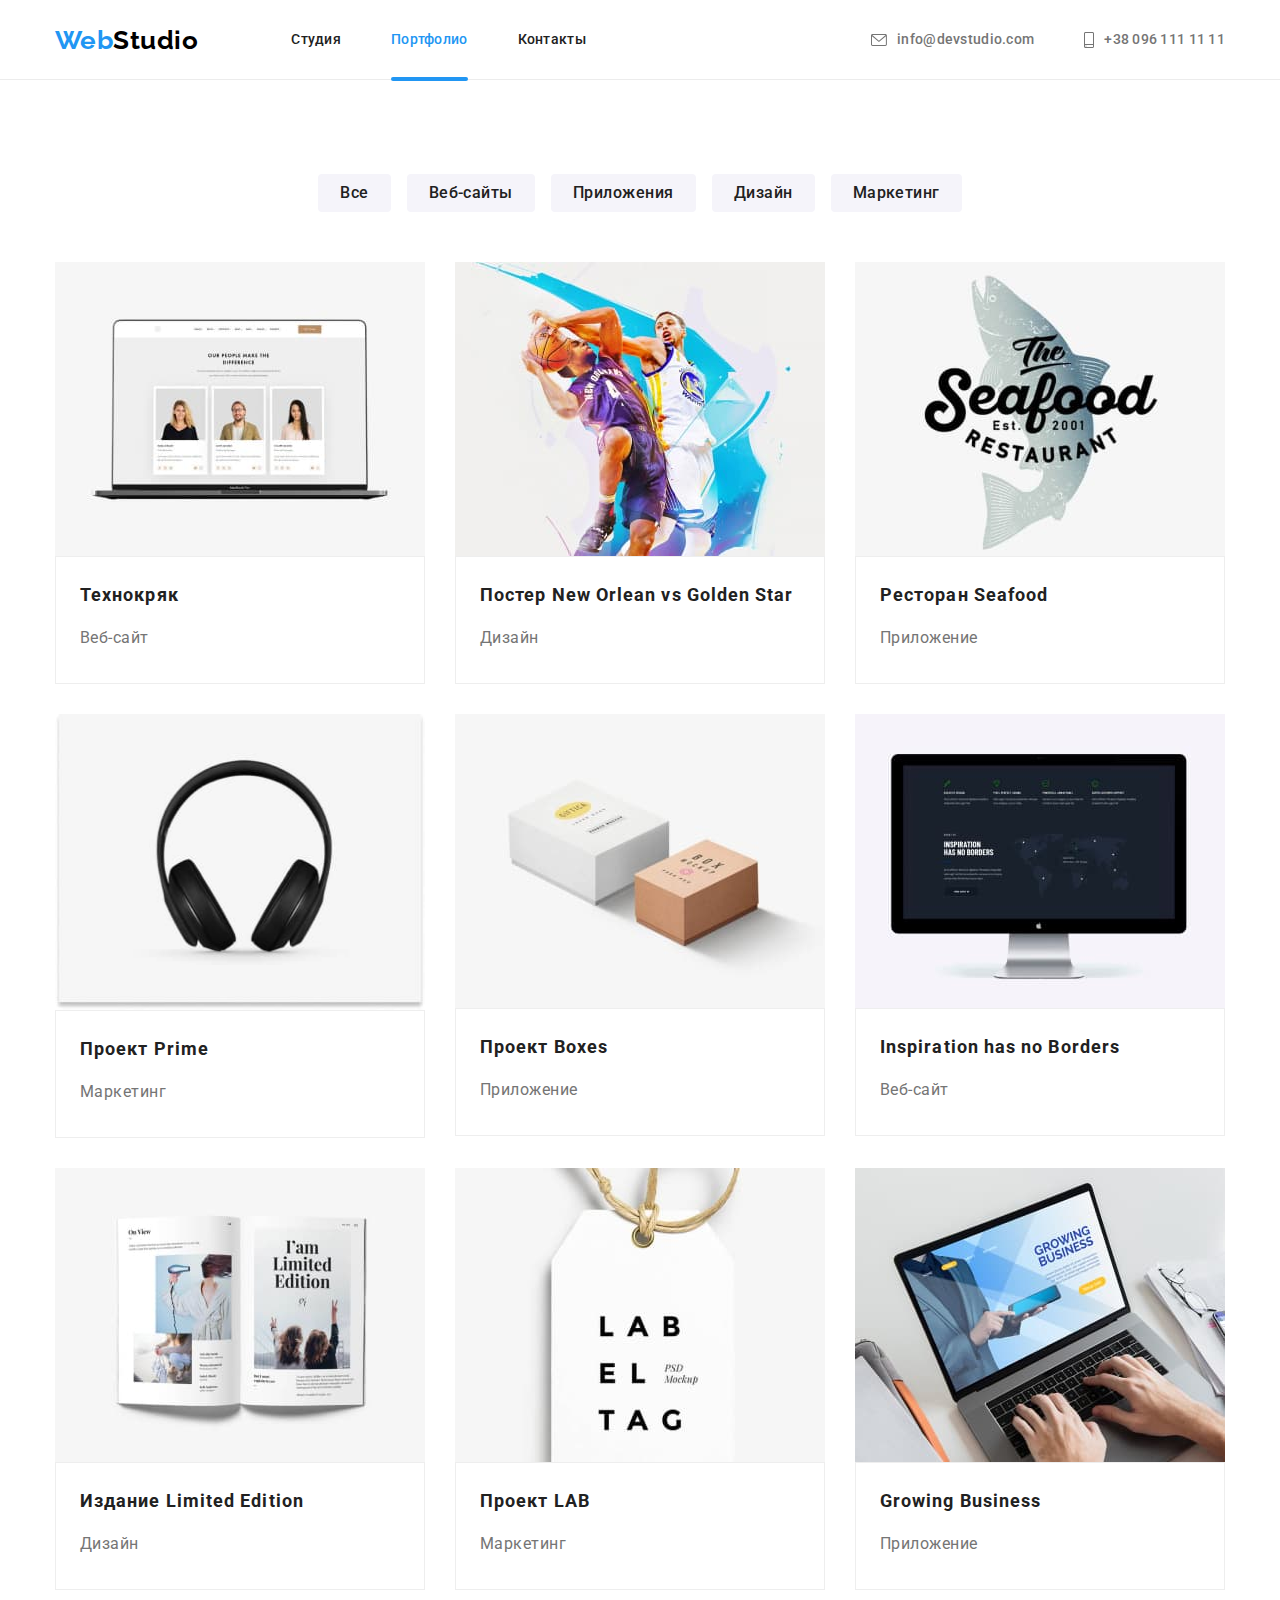
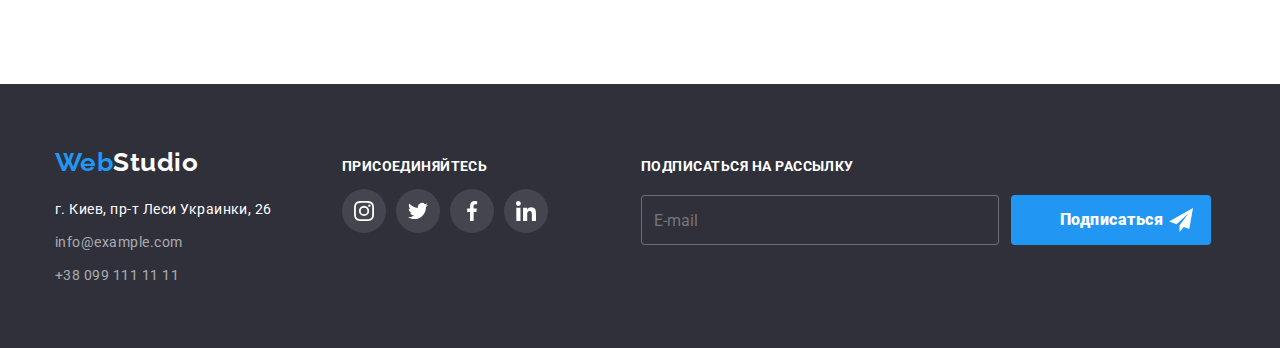
==== commit a3a9a28a: "Исправляет ошибки дз 7" ====
--- a/portfolio.html
+++ b/portfolio.html
@@ -47,7 +47,7 @@
         </div>
         </div>
 
-        <div class="mob-menu is-hidden" data-menu> 
+        <!-- <div class="mob-menu is-hidden" data-menu> 
             <div class="container">
                 <div class="mob-menu-top">
                     <button type="button" class="menu_close_btn" data-menu-close>
@@ -95,7 +95,7 @@
                     </ul>
                 </div>
             </div>    
-        </div>            
+        </div>             -->
     </header>
   
     <main>
@@ -258,7 +258,7 @@
 
     <footer class="footer">
         <div class="container footer-container">
-            <div class="footer__adress">
+            
                 <div>
                     <a class="footer__logo" href=""><span class="footer__accent">Web</span>Studio</a>
                     <address>
@@ -308,8 +308,8 @@
                 </div>
 
                 <div class="subscription">
+                    <p class="subscription__join-in">подписаться на рассылку</p>
                     <form class="subscription__form js-speaker-form">
-                    <label for="mail" class="subscription__join-in">подписаться на рассылку</label>
                     <input class="subscription__mail" type="email" name="mail" id="mail" placeholder="E-mail" />
                     <button type="submit" class="subscription__button button">Подписаться
                         <svg class="subscription__icon" width="24" height="24">
@@ -318,7 +318,7 @@
                     </button>
                     </form>
                 </div>
-            </div>
+            
         </div>
     </footer>
 
--- a/css/main.min.css
+++ b/css/main.min.css
@@ -1 +1 @@
-:root{--primary-text-color: #757575;--title-text-color: #212121;--accent-color: #2196F3;--secondary-light-color: #F5F4FA}*{box-sizing:border-box}ul{padding:0;margin:0;list-style:none}body{background-color:#fff;color:var(--primary-text-color);font-family:Roboto,sans-serif;letter-spacing:.03em}.section{padding-top:60px}@media screen and (min-width: 480px){.section{padding-top:94px}}.section-title{margin-top:0;margin-bottom:50px;color:var(--title-text-color);font-family:Roboto,sans-serif;font-weight:700;font-size:28px;line-height:1.14;text-align:center}@media screen and (min-width: 1200px){.section-title{font-size:36px;line-height:1.16}}button{cursor:pointer}a{text-decoration:none}.container{margin-left:auto;margin-right:auto;width:100%;padding-left:15px;padding-right:15px}@media screen and (min-width: 480px){.container{width:480px}}@media screen and (min-width: 768px){.container{width:768px}}@media screen and (min-width: 1200px){.container{width:1200px}}.subscription__button,.join__link,.modal__field-polisy,.modal__close-icon,.modal__close-button,.client-list__link,.social-team__link,.work-list__cont,.feature-list__icon,.menu_open_btn-icon,.contact-nav__contact,.main-nav{display:flex;align-items:center}header{width:100%;height:60px;border-bottom:1px solid #ececec}@media screen and (min-width: 768px){header{height:80px}}nav{display:flex}.main-nav{margin-top:10px}@media screen and (min-width: 768px){.main-nav{margin-top:0}}.site-nav{display:none}@media screen and (min-width: 768px){.site-nav{display:flex}}.site-nav__item+.site-nav__item{margin-left:50px}.site-nav__link{display:block;padding-top:32px;padding-bottom:32px;font-weight:500;font-size:14px;line-height:1.14;letter-spacing:.02em;text-decoration:none;position:relative}.site-nav__link.current,.mob-menu__link.current{color:var(--accent-color)}.site-nav__link.current::after{content:"";position:absolute;bottom:-1px;display:block;width:100%;height:4px;background-color:var(--accent-color);border-radius:2px}.site-nav__link,.mob-menu__link{color:var(--title-text-color);transition:250ms cubic-bezier(0.4, 0, 0.2, 1)}.site-nav__link:hover,.site-nav__link:focus,.mob-menu__link:hover,.mob-menu__link:focus{color:var(--accent-color)}.contact-nav{margin-left:auto;display:none}@media screen and (min-width: 768px){.contact-nav{display:block}}@media screen and (min-width: 1200px){.contact-nav{display:flex}}@media screen and (min-width: 1200px){.contact-nav__item+.contact-nav__item{margin-left:50px}}@media screen and (max-width: 1199px){.contact-nav__item:not(:last-child){margin-bottom:10px}}.contact-nav__contact{color:#757575;transition:250ms cubic-bezier(0.4, 0, 0.2, 1);font-weight:500;font-size:14px;line-height:1.14;letter-spacing:.02em;text-decoration:none}@media screen and (min-width: 1200px){.contact-nav__contact{padding:32px 0}}.contact-nav__contact:hover,.contact-nav__contact:focus{color:var(--accent-color)}.contact-nav__icon{fill:currentColor;margin-right:10px;padding-top:2px}.menu_open_btn,.menu_close_btn{width:40px;height:40px;display:block;margin-left:auto;background-color:#fff;border:none}@media screen and (min-width: 768px){.menu_open_btn,.menu_close_btn{display:none}}.menu_open_btn-icon{justify-content:center;padding:0;border:none;width:24px;height:16px;fill:currentColor;transition:250ms cubic-bezier(0.4, 0, 0.2, 1)}.menu_open_btn-icon:hover,.menu_open_btn-icon:focus{fill:var(--accent-color)}@media screen and (min-width: 768px){.menu_open_btn-icon{display:none}}.mob-menu{position:fixed;background-color:#fff;width:100vw;height:100vh;top:0;left:0;padding-top:10px;padding-bottom:10px;z-index:1}.mob-menu .container{height:100%;display:flex;flex-direction:column;justify-content:space-between}.mob-menu__link{font-family:"Roboto";font-weight:500;font-size:40px;line-height:1.175;letter-spacing:.02em;color:#212121;text-decoration:none}.mob-contact{margin-bottom:64px}.mob-contact__tel{font-weight:500;font-size:34px;line-height:1.1764705882;letter-spacing:.02em;color:var(--accent-color)}.mob-contact__contact{font-weight:500;font-size:24px;line-height:28px;letter-spacing:.02em;color:#757575}.mob-menu__item:not(:last-child),.mob-contact__item:not(:last-child){margin-bottom:32px}.mob-soc__list{display:flex;width:25%}.mob-soc__link{font-weight:500;font-size:18px;line-height:1.2222222222;color:var(--accent-color)}.mob-soc__item:not(:last-child){border-right:1px solid rgba(33,33,33,.2);margin-right:10px;padding-right:10px}.main-nav__logo{font-family:Raleway,sans-serif;font-weight:700;font-size:24px;line-height:1.16;text-decoration:none;color:#000;margin-right:84px}@media screen and (min-width: 1200px){.main-nav__logo{font-size:26px;line-height:1.19;margin-right:93px}}.main-nav__accent{color:var(--accent-color)}.footer__logo{font-family:Raleway,sans-serif;font-weight:700;font-size:26px;line-height:1.19;text-decoration:none;color:#fff;display:block;margin-bottom:20px}.footer__accent{color:var(--accent-color)}.hero{background-color:#2f303a;background-image:linear-gradient(to right, rgba(47, 48, 58, 0.4), rgba(47, 48, 58, 0.4)),url("../images/background_hero_mob.jpg");background-repeat:no-repeat;background-size:cover;background-position:center;height:600;text-align:center;padding-top:200px;padding-bottom:200px}@media(min-device-pixel-ratio: 2),(min-resolution: 192dpi),(min-resolution: 2dppx){.hero{background-image:linear-gradient(to right, rgba(47, 48, 58, 0.4), rgba(47, 48, 58, 0.4)),url("../images/background_hero_mob-2x.jpg")}}@media screen and (min-width: 768px){.hero{background-image:linear-gradient(to right, rgba(47, 48, 58, 0.4), rgba(47, 48, 58, 0.4)),url("../images/background_hero_tab.jpg")}}@media screen and (min-width: 768px)and (min-device-pixel-ratio: 2),screen and (min-width: 768px)and (min-resolution: 192dpi),screen and (min-width: 768px)and (min-resolution: 2dppx){.hero{background-image:linear-gradient(to right, rgba(47, 48, 58, 0.4), rgba(47, 48, 58, 0.4)),url("../images/background_hero_tab-2x.jpg")}}@media screen and (min-width: 1200px){.hero{background-image:linear-gradient(to right, rgba(47, 48, 58, 0.4), rgba(47, 48, 58, 0.4)),url("../images/background_hero.jpg")}}@media screen and (min-width: 1200px)and (min-device-pixel-ratio: 2),screen and (min-width: 1200px)and (min-resolution: 192dpi),screen and (min-width: 1200px)and (min-resolution: 2dppx){.hero{background-image:linear-gradient(to right, rgba(47, 48, 58, 0.4), rgba(47, 48, 58, 0.4)),url("../images/background_hero-2x.jpg")}}.hero__title{margin-top:0;margin-bottom:30px;color:#fff;font-style:400;font-weight:900;font-size:26px;line-height:1.61;letter-spacing:.06em;text-transform:uppercase}@media screen and (min-width: 1200px){.hero__title{font-size:44px;line-height:1.36}}.button{display:inline-block;border-radius:4px;color:#fff;background-color:var(--accent-color);font-family:Roboto,sans-serif;letter-spacing:.03em;text-align:center}.hero__button{min-width:200px;padding:10px 32px;border:none;color:#fff;background-color:var(--accent-color);font-weight:700;font-size:16px;line-height:1.87;letter-spacing:.06em}.button.secondary{padding:6px 22px;color:var(--title-text-color);background-color:var(--secondary-light-color);font-weight:500;font-size:16px;line-height:1.6}@media screen and (min-width: 768px){.feature-list{display:flex;flex-wrap:wrap}}@media screen and (min-width: 1200px){.feature-list{flex-wrap:nowrap}}.feature-list__item{width:100%;margin-bottom:30px}@media screen and (min-width: 768px){.feature-list__item{width:354px}}@media screen and (min-width: 1200px){.feature-list__item{width:270px}}.feature-list__icon{justify-content:center;width:100%;height:120px;margin-bottom:30px;background-color:var(--secondary-light-color)}@media screen and (min-width: 768px){.feature-list__icon{width:354px}}@media screen and (min-width: 1200px){.feature-list__icon{width:270px}}@media screen and (min-width: 768px){.feature-list__item:nth-child(2n){margin-left:30px}}@media screen and (min-width: 1200px){.feature-list__item+.feature-list__item{margin-left:30px}}.feature-list__title{margin-top:0;margin-bottom:10px;color:var(--title-text-color);font-weight:700;font-size:14px;line-height:1.14;text-transform:uppercase}@media screen and (max-width: 767px){.feature-list__title{text-align:center}}.feature-list__text{font-size:14px;line-height:1.71;margin:0}.work{padding-bottom:94px}@media screen and (max-width: 1199px){.work{display:none}}.work-list{display:flex}.work-list__item+.work-list__item{margin-left:30px}.work-list__item{position:relative;display:flex;align-items:flex-end}.work-list__cont{position:absolute;justify-content:center;width:370px;height:70px;background-color:rgba(47,48,58,.8)}.work-list__text{margin:0;font-weight:700;font-size:14px;line-height:1.16;letter-spacing:.03em;text-transform:uppercase;color:#fff}.team{background-color:var(--secondary-light-color);padding-bottom:94px}@media screen and (min-width: 768px){.team-list{display:flex;flex-wrap:wrap}}@media screen and (min-width: 1200px){.team-list{flex-wrap:nowrap}}@media screen and (min-width: 768px){.team-list__item:nth-child(2n){margin-left:30px}}@media screen and (min-width: 1200px){.team-list__item+.team-list__item{margin-left:30px}}.team-list__item{background-color:#fff;box-shadow:0px 1px 3px rgba(0,0,0,.12),0px 1px 1px rgba(0,0,0,.14),0px 2px 1px rgba(0,0,0,.2);border-radius:0px 0px 4px 4px;width:100%;margin-bottom:30px}@media screen and (min-width: 768px){.team-list__item{width:354px}}@media screen and (min-width: 1200px){.team-list__item{width:270px;margin-bottom:0px}}.team-list__title{margin-top:0;margin-bottom:10px;color:var(--title-text-color);font-weight:500;font-size:16px;line-height:1.18}.team-list__text{margin-top:0;margin-bottom:16px;font-size:16px;line-height:1.18}.team-content{padding-top:30px;padding-bottom:30px;text-align:center}.social{display:flex;padding:0;margin:0}.social-team{padding-right:122px;padding-left:122px}@media screen and (min-width: 768px){.social-team{padding-right:74px;padding-left:74px}}@media screen and (min-width: 1200px){.social-team{padding-right:32px;padding-left:32px}}.social-team>li:not(:last-child){width:calc((100% - 30px)/4);margin-right:10px}.social-team__link{justify-content:center;padding:0;border:none;border-radius:50px;width:44px;height:44px;color:#afb1b8;transition:250ms cubic-bezier(0.4, 0, 0.2, 1)}.social-team__link:hover,.social-team__link:focus{background-color:var(--accent-color);color:#fff}.social-team__icon{fill:currentColor}.client{padding-bottom:94px}.client-list{display:flex;flex-wrap:wrap;justify-content:center}.client-list__item{width:100%;margin-bottom:30px;width:calc((100% - 60px)/2);margin-right:30px}@media screen and (min-width: 768px){.client-list__item{width:calc(33.3333333333% - 30px)}}@media screen and (min-width: 1200px){.client-list__item{margin-bottom:0;width:calc(16.6666666667% - 30px)}}@media screen and (max-width: 767px){.client-list .client-list__item:nth-child(even){margin-right:0}}@media screen and (min-width: 768px){.client-list .client-list__item:nth-child(3n){margin-right:0}}@media screen and (min-width: 1200px){.client-list .client-list__item:not(:last-child){margin-right:30px}}.client-list__link{color:#afb1b8;justify-content:center;height:90px;border:1px solid #afb1b8;border-radius:4px;transition:250ms cubic-bezier(0.4, 0, 0.2, 1)}@media screen and (min-width: 768px){.client-list__link{width:226px}}@media screen and (min-width: 1200px){.client-list__link{width:170px}}.client-list__link:hover,.client-list__link:focus{border-color:var(--accent-color);color:var(--accent-color)}.client-list__icon{fill:currentColor}.portfolio{padding-top:60px;padding-bottom:60px}@media screen and (min-width: 1200px){.portfolio{padding-top:94px;padding-bottom:94px}}.filter-section button{transition:250ms cubic-bezier(0.4, 0, 0.2, 1);border:none}.filter-section button:hover,.filter-section button:focus{color:#fff;background-color:var(--accent-color);box-shadow:0px 3px 1px rgba(0,0,0,.1),0px 1px 2px rgba(0,0,0,.08),0px 2px 2px rgba(0,0,0,.12)}.filter-section{display:flex;flex-wrap:wrap;justify-content:flex-start;margin-bottom:40px}@media screen and (min-width: 768px){.filter-section{flex-wrap:nowrap;justify-content:center;margin-bottom:30px}}@media screen and (min-width: 1200px){.filter-section{margin-bottom:50px}}.filter-section__item:not(:last-child){margin-right:8px}@media screen and (min-width: 768px){.filter-section__item+.filter-section__item{margin-left:8px}}.portfolio-list{display:flex;flex-wrap:wrap}.portfolio-list__grid{margin-right:30px;margin-bottom:30px;border-top:none;width:100%;transition:250ms cubic-bezier(0.4, 0, 0.2, 1)}.portfolio-list__grid:hover,.portfolio-list__grid:focus{box-shadow:0px 1px 1px rgba(0,0,0,.12),0px 4px 4px rgba(0,0,0,.06),1px 4px 6px rgba(0,0,0,.16)}@media screen and (min-width: 768px){.portfolio-list__grid{width:calc(50% - 30px)}}@media screen and (min-width: 1200px){.portfolio-list__grid{width:calc(33.3333333333% - 30px)}}@media screen and (min-width: 480px)and (max-width: 767px){.portfolio-list__grid:nth-child(even){margin-right:0}}@media screen and (min-width: 1200px){.portfolio-list__grid:nth-child(3n){margin-right:0}}.portfolio-list__grid:nth-last-child(-n+3){margin-bottom:0}.portfolio-list img{margin-top:0}.portfolio-list__card-content{padding:20px 24px;border:1px solid #eee}.portfolio-list__title{margin-top:0;margin-bottom:4px;color:var(--title-text-color);font-weight:bold;font-size:18px;line-height:2;letter-spacing:.06em}.portfolio-list__card-icon{position:relative;overflow:hidden}.portfolio-list__card-desc{position:absolute;top:0;padding:63px 24px 63px 24px;align-items:center;width:100%;height:100%;background-color:rgba(33,149,243,.9);margin:0;color:#fff;font-weight:400;font-size:18px;line-height:1.56;transform:translateY(100%);transition:250ms cubic-bezier(0.4, 0, 0.2, 1)}.portfolio-list__grid-link{text-decoration:none;color:var(--primary-text-color);transition:250ms cubic-bezier(0.4, 0, 0.2, 1)}.portfolio-list__grid-link:hover .portfolio-list__card-desc,.portfolio-list__grid-link:focus .portfolio-list__card-desc{transform:translateY(0px)}.grid-link img{display:block;max-width:100%;height:auto}.backdrop{position:fixed;top:0;left:0;width:100%;height:100%;background-color:rgba(0,0,0,.5);visibility:visible;opacity:1;transition:opacity 250ms cubic-bezier(0.4, 0, 0.2, 1)}.backdrop.is-hidden{pointer-events:none;opacity:0}label{cursor:default}.modal{position:absolute;top:50%;left:50%;transform:translate(-50%, -50%);min-height:300px;min-width:400px;padding:40px;width:100%;height:581px;box-shadow:0px 1px 3px rgba(0,0,0,.12),0px 1px 1px rgba(0,0,0,.14),0px 2px 1px rgba(0,0,0,.2);border-radius:4px;background-color:#fff}@media screen and (min-width: 480px){.modal{width:450px}}@media screen and (min-width: 1200px){.modal{width:528px}}.modal__close-button{padding:0;margin:0;justify-content:center;border-radius:50px;height:30px;width:30px;position:absolute;top:8px;right:8px;background-color:#fff;z-index:1;border:1px solid rgba(0,0,0,.1);transition:250ms cubic-bezier(0.4, 0, 0.2, 1)}.modal__close-button:hover,.modal__close-button:focus{fill:var(--accent-color)}.modal__close-icon{justify-content:center;padding:0;border:none;border-radius:50px;width:18px;height:18px}.modal__description{font-weight:700;font-size:20px;line-height:1.15;text-align:center;color:var(--title-text-color);margin-bottom:30px;margin-top:0}.modal__form-field:nth-child(-n+4){margin-bottom:28px}.modal__form-field{display:block;position:relative}.modal__form-input{width:100%;height:38px;display:block;background-color:#fff;margin:0;padding:10px 20px;padding-left:40px;font:inherit;box-shadow:none;border:1px solid rgba(33,33,33,.2);border-radius:4px;outline:none;box-sizing:border-box}.modal__form-label{color:var(--primary-text-color);font-size:12px;line-height:1.16;letter-spacing:.01em;position:absolute;top:50%;transition:250ms cubic-bezier(0.4, 0, 0.2, 1);transform:translateY(-40px)}.modal__form-icon{position:absolute;top:50%;left:10px;transform:translateY(-50%);display:inline-block;fill:currentColor;color:var(--title-text-color)}.modal__comment{margin-bottom:20px;height:120px}.modal__form-label{position:absolute;top:20px;left:0px;transition:250ms cubic-bezier(0.4, 0, 0.2, 1)}.modal__form-comment::placeholder{font-size:12px;line-height:1.16;letter-spacing:.01em;color:rgba(117,117,117,.5)}.modal__checkbox{appearance:none;-moz-appearance:none;-webkit-appearance:none;position:absolute;margin-right:7px}.modal__icon-checkbox{margin-right:7px}.modal__field-polisy.check{display:flex;justify-content:center}.modal__icon-checkbox{display:inline-block;width:16px;height:15px;margin-right:5px;border:2px solid #212121;border-radius:4px;transition:250ms cubic-bezier(0.4, 0, 0.2, 1)}.modal__checkbox:checked+.modal__icon-checkbox{background-color:var(--accent-color);border-color:var(--accent-color);background-image:url(../images/icon-check.svg);background-origin:border-box;background-size:contain;background-repeat:no-repeat}.modal__checkbox-link{color:var(--accent-color);text-decoration:underline}.modal__field-polisy{margin-bottom:30px}.modal__checkbox-policy{font-size:14px;line-height:1.71;letter-spacing:.03em;color:var(--primary-text-color)}.modal__form-field:focus-within>.modal__form-icon{fill:var(--accent-color)}.backdrop textarea{padding:10px 20px;padding-left:16px;font:inherit;position:relative;width:100%;height:120px;resize:none;box-shadow:none;border:1px solid rgba(33,33,33,.2);border-radius:4px;outline:none}.backdrop textarea:focus{border:1px solid var(--accent-color)}.modal__button-submit{display:flex;justify-content:center}.backdrop .button{border:none;box-shadow:0px 4px 4px rgba 0,0,0,.15;display:inline-block;vertical-align:middle;font-weight:700;font-size:16px;line-height:1.87;text-decoration:none;border-radius:4px;min-width:200px;min-height:50px;letter-spacing:.06em}address{font-style:normal}.footer{background-color:#2f303a;padding-top:60px;padding-bottom:60px}.footer-container{display:block;text-align:center}@media screen and (min-width: 768px){.footer-container{display:flex;align-items:baseline}}@media screen and (min-width: 768px){.footer__adress{display:flex;justify-content:space-between;align-items:baseline;width:1200px}}.footer__actual-address{color:#fff;font-size:14px;line-height:1.71;text-decoration:none}.footer__contact{color:rgba(255,255,255,.6);font-size:14px;line-height:1.71;text-decoration:none}@media screen and (max-width: 767px){.footer__contact-list{margin-bottom:60px}}.footer__contact-list .footer__item+.footer__item{margin-top:9px}.footer__contact-list a{transition:250ms cubic-bezier(0.4, 0, 0.2, 1)}.footer__contact-list a:hover,.footer__contact-list a:focus{color:var(--accent-color)}.join__text{font-weight:700;font-size:14px;line-height:1.16;letter-spacing:.03em;text-transform:uppercase;color:#fff}.join{width:206px;margin-right:auto;margin-left:auto}@media screen and (max-width: 767px){.join{margin-bottom:60px}}@media screen and (min-width: 768px){.join{margin-left:70px}}.join__icon{fill:currentColor}.join__link{justify-content:center;padding:0;border:none;background-color:rgba(255,255,255,.1);border-radius:50px;width:44px;height:44px;color:#fff;transition:250ms cubic-bezier(0.4, 0, 0.2, 1)}.join__link:hover,.join__link:focus{background-color:var(--accent-color);color:#fff}.join__item:not(:last-child){width:calc((100% - 30px)/4);margin-right:10px}.subscription{width:100%;display:flex;justify-content:center}@media screen and (min-width: 768px){.subscription{width:570px}}.subscription__form{display:flex;flex-direction:column;justify-content:center}@media screen and (min-width: 768px){.subscription__form{flex-direction:column;position:relative}}.subscription__join-in{font-weight:700;font-size:14px;line-height:1.14;color:#fff;text-transform:uppercase;margin-bottom:20px}.subscription__mail{width:100%;height:50px;border:1px solid rgba(255,255,255,.3);box-sizing:border-box;border-radius:4px;background-color:#2f303a;padding-left:12px;color:var(--primary-text-color)}@media screen and (min-width: 768px){.subscription__mail{width:358px}}.subscription__button{width:200px;height:50px;justify-content:left;font-weight:900;padding-top:10px;padding-bottom:10px;padding-left:29px;padding-right:28px;overflow:hidden;border:0em}@media screen and (min-width: 768px){.subscription__button{display:flex;bottom:0;right:0}}@media screen and (min-width: 1200px){.subscription__button{position:absolute;bottom:0;right:0}}.subscription__icon{right:18px;margin-left:10px;top:50%;transform:translatey(-50%)}@media screen and (min-width: 1200px){.subscription__icon{position:absolute}}/*# sourceMappingURL=main.min.css.map */+:root{--primary-text-color: #757575;--title-text-color: #212121;--accent-color: #2196F3;--secondary-light-color: #F5F4FA}*{box-sizing:border-box}ul{padding:0;margin:0;list-style:none}body{background-color:#fff;color:var(--primary-text-color);font-family:Roboto,sans-serif;letter-spacing:.03em}.section{padding-top:60px}@media screen and (min-width: 480px){.section{padding-top:94px}}.section-title{margin-top:0;margin-bottom:50px;color:var(--title-text-color);font-family:Roboto,sans-serif;font-weight:700;font-size:28px;line-height:1.14;text-align:center}@media screen and (min-width: 1200px){.section-title{font-size:36px;line-height:1.16}}button{cursor:pointer}a{text-decoration:none}img{display:block;max-width:100%;height:auto}.container{margin-left:auto;margin-right:auto;width:100%;padding-left:15px;padding-right:15px}@media screen and (min-width: 480px){.container{width:480px}}@media screen and (min-width: 768px){.container{width:768px}}@media screen and (min-width: 1200px){.container{width:1200px}}.subscription__button,.join__link,.modal__field-polisy,.modal__close-icon,.modal__close-button,.client-list__link,.social-team__link,.work-list__cont,.feature-list__icon,.menu_open_btn-icon,.contact-nav__contact,.main-nav{display:flex;align-items:center}header{width:100%;height:60px;border-bottom:1px solid #ececec}@media screen and (min-width: 768px){header{height:80px}}nav{display:flex}.main-nav{margin-top:10px}@media screen and (min-width: 768px){.main-nav{margin-top:0}}.site-nav{display:none}@media screen and (min-width: 768px){.site-nav{display:flex}}.site-nav__item+.site-nav__item{margin-left:50px}.site-nav__link{display:block;padding-top:32px;padding-bottom:32px;font-weight:500;font-size:14px;line-height:1.14;letter-spacing:.02em;text-decoration:none;position:relative}.site-nav__link.current,.mob-menu__link.current{color:var(--accent-color)}.site-nav__link.current::after{content:"";position:absolute;bottom:-1px;display:block;width:100%;height:4px;background-color:var(--accent-color);border-radius:2px}.site-nav__link,.mob-menu__link{color:var(--title-text-color);transition:250ms cubic-bezier(0.4, 0, 0.2, 1)}.site-nav__link:hover,.site-nav__link:focus,.mob-menu__link:hover,.mob-menu__link:focus{color:var(--accent-color)}.contact-nav{margin-left:auto;display:none}@media screen and (min-width: 768px){.contact-nav{display:block}}@media screen and (min-width: 1200px){.contact-nav{display:flex}}@media screen and (min-width: 1200px){.contact-nav__item+.contact-nav__item{margin-left:50px}}@media screen and (max-width: 1199px){.contact-nav__item:not(:last-child){margin-bottom:10px}}.contact-nav__contact{color:#757575;transition:250ms cubic-bezier(0.4, 0, 0.2, 1);font-weight:500;font-size:14px;line-height:1.14;letter-spacing:.02em;text-decoration:none}@media screen and (min-width: 1200px){.contact-nav__contact{padding:32px 0}}.contact-nav__contact:hover,.contact-nav__contact:focus{color:var(--accent-color)}.contact-nav__icon{fill:currentColor;margin-right:10px}.menu_open_btn,.menu_close_btn{width:40px;height:40px;display:block;margin-left:auto;background-color:#fff;border:none}@media screen and (min-width: 768px){.menu_open_btn,.menu_close_btn{display:none}}.menu_open_btn-icon{justify-content:center;padding:0;border:none;width:24px;height:16px;fill:currentColor;transition:250ms cubic-bezier(0.4, 0, 0.2, 1)}.menu_open_btn-icon:hover,.menu_open_btn-icon:focus{fill:var(--accent-color)}@media screen and (min-width: 768px){.menu_open_btn-icon{display:none}}.mob-menu{position:fixed;background-color:#fff;width:100vw;height:100vh;top:0;left:0;padding-top:10px;padding-bottom:10px;z-index:1}.mob-menu .container{height:100%;display:flex;flex-direction:column;justify-content:space-between}.mob-menu__link{font-family:"Roboto";font-weight:500;font-size:40px;line-height:1.175;letter-spacing:.02em;color:#212121;text-decoration:none}.mob-contact{margin-bottom:64px}.mob-contact__tel{font-weight:500;font-size:34px;line-height:1.1764705882;letter-spacing:.02em;color:var(--accent-color)}.mob-contact__contact{font-weight:500;font-size:24px;line-height:28px;letter-spacing:.02em;color:#757575}.mob-menu__item:not(:last-child),.mob-contact__item:not(:last-child){margin-bottom:32px}.mob-soc__list{display:flex;width:25%}.mob-soc__link{font-weight:500;font-size:18px;line-height:1.2222222222;color:var(--accent-color)}.mob-soc__item:not(:last-child){border-right:1px solid rgba(33,33,33,.2);margin-right:10px;padding-right:10px}.main-nav__logo{font-family:Raleway,sans-serif;font-weight:700;font-size:24px;line-height:1.16;text-decoration:none;color:#000;margin-right:84px}@media screen and (min-width: 1200px){.main-nav__logo{font-size:26px;line-height:1.19;margin-right:93px}}.main-nav__accent{color:var(--accent-color)}.footer__logo{font-family:Raleway,sans-serif;font-weight:700;font-size:26px;line-height:1.19;text-decoration:none;color:#fff;display:block;margin-bottom:20px}.footer__accent{color:var(--accent-color)}.hero{background-color:#2f303a;background-image:linear-gradient(to right, rgba(47, 48, 58, 0.4), rgba(47, 48, 58, 0.4)),url("../images/background_hero_mob.jpg");background-repeat:no-repeat;background-size:cover;background-position:center;height:600px;max-width:1600px;margin:0 auto;text-align:center;padding-top:200px;padding-bottom:200px}@media(min-device-pixel-ratio: 2),(min-resolution: 192dpi),(min-resolution: 2dppx){.hero{background-image:linear-gradient(to right, rgba(47, 48, 58, 0.4), rgba(47, 48, 58, 0.4)),url("../images/background_hero_mob-2x.jpg")}}@media screen and (min-width: 768px){.hero{background-image:linear-gradient(to right, rgba(47, 48, 58, 0.4), rgba(47, 48, 58, 0.4)),url("../images/background_hero_tab.jpg")}}@media screen and (min-width: 768px)and (min-device-pixel-ratio: 2),screen and (min-width: 768px)and (min-resolution: 192dpi),screen and (min-width: 768px)and (min-resolution: 2dppx){.hero{background-image:linear-gradient(to right, rgba(47, 48, 58, 0.4), rgba(47, 48, 58, 0.4)),url("../images/background_hero_tab-2x.jpg")}}@media screen and (min-width: 1200px){.hero{background-image:linear-gradient(to right, rgba(47, 48, 58, 0.4), rgba(47, 48, 58, 0.4)),url("../images/background_hero.jpg")}}@media screen and (min-width: 1200px)and (min-device-pixel-ratio: 2),screen and (min-width: 1200px)and (min-resolution: 192dpi),screen and (min-width: 1200px)and (min-resolution: 2dppx){.hero{background-image:linear-gradient(to right, rgba(47, 48, 58, 0.4), rgba(47, 48, 58, 0.4)),url("../images/background_hero-2x.jpg")}}.hero__title{margin-top:0;margin-bottom:30px;color:#fff;font-style:400;font-weight:900;font-size:26px;line-height:1.61;letter-spacing:.06em;text-transform:uppercase}@media screen and (min-width: 1200px){.hero__title{font-size:44px;line-height:1.36}}.button{display:inline-block;border-radius:4px;color:#fff;background-color:var(--accent-color);font-family:Roboto,sans-serif;letter-spacing:.03em;text-align:center}.hero__button{min-width:200px;padding:10px 32px;border:none;color:#fff;background-color:var(--accent-color);font-weight:700;font-size:16px;line-height:1.87;letter-spacing:.06em}.button.secondary{padding:6px 22px;color:var(--title-text-color);background-color:var(--secondary-light-color);font-weight:500;font-size:16px;line-height:1.6}@media screen and (min-width: 768px){.feature-list{display:flex;flex-wrap:wrap}}@media screen and (min-width: 1200px){.feature-list{flex-wrap:nowrap}}.feature-list__item{width:100%;margin-bottom:30px}@media screen and (min-width: 768px){.feature-list__item{width:354px}}@media screen and (min-width: 1200px){.feature-list__item{width:270px}}.feature-list__icon{justify-content:center;width:100%;height:120px;margin-bottom:30px;background-color:var(--secondary-light-color)}@media screen and (min-width: 768px){.feature-list__icon{width:354px}}@media screen and (min-width: 1200px){.feature-list__icon{width:270px}}@media screen and (min-width: 768px){.feature-list__item:nth-child(2n){margin-left:30px}}@media screen and (min-width: 1200px){.feature-list__item+.feature-list__item{margin-left:30px}}.feature-list__title{margin-top:0;margin-bottom:10px;color:var(--title-text-color);font-weight:700;font-size:14px;line-height:1.14;text-transform:uppercase}@media screen and (max-width: 767px){.feature-list__title{text-align:center}}.feature-list__text{font-size:14px;line-height:1.71;margin:0}.work{padding-bottom:94px}@media screen and (max-width: 1199px){.work{display:none}}.work-list{display:flex}.work-list__item+.work-list__item{margin-left:30px}.work-list__item{position:relative;display:flex;align-items:flex-end}.work-list__cont{position:absolute;justify-content:center;width:370px;height:70px;background-color:rgba(47,48,58,.8)}.work-list__text{margin:0;font-weight:700;font-size:14px;line-height:1.16;letter-spacing:.03em;text-transform:uppercase;color:#fff}.team{background-color:var(--secondary-light-color);padding-bottom:94px}@media screen and (min-width: 768px){.team-list{display:flex;flex-wrap:wrap}}@media screen and (min-width: 1200px){.team-list{flex-wrap:nowrap}}@media screen and (min-width: 768px){.team-list__item:nth-child(2n){margin-left:30px}}@media screen and (min-width: 1200px){.team-list__item+.team-list__item{margin-left:30px}}.team-list__item{background-color:#fff;box-shadow:0px 1px 3px rgba(0,0,0,.12),0px 1px 1px rgba(0,0,0,.14),0px 2px 1px rgba(0,0,0,.2);border-radius:0px 0px 4px 4px;width:100%;margin-bottom:30px}@media screen and (min-width: 768px){.team-list__item{width:354px}}@media screen and (min-width: 1200px){.team-list__item{width:270px;margin-bottom:0px}}.team-list__title{margin-top:0;margin-bottom:10px;color:var(--title-text-color);font-weight:500;font-size:16px;line-height:1.18}.team-list__text{margin-top:0;margin-bottom:16px;font-size:16px;line-height:1.18}.team-content{padding-top:30px;padding-bottom:30px;text-align:center}.social{display:flex;padding:0;margin:0}.social-team{padding-right:122px;padding-left:122px}@media screen and (min-width: 768px){.social-team{padding-right:74px;padding-left:74px}}@media screen and (min-width: 1200px){.social-team{padding-right:32px;padding-left:32px}}.social-team>li:not(:last-child){width:calc((100% - 30px)/4);margin-right:10px}.social-team__link{justify-content:center;padding:0;border:none;border-radius:50px;width:44px;height:44px;color:#afb1b8;transition:250ms cubic-bezier(0.4, 0, 0.2, 1)}.social-team__link:hover,.social-team__link:focus{background-color:var(--accent-color);color:#fff}.social-team__icon{fill:currentColor}.client{padding-bottom:94px}.client-list{display:flex;flex-wrap:wrap;justify-content:center}.client-list__item{width:100%;margin-bottom:30px;width:calc((100% - 60px)/2);margin-right:30px}@media screen and (min-width: 768px){.client-list__item{width:calc(33.3333333333% - 30px)}}@media screen and (min-width: 1200px){.client-list__item{margin-bottom:0;width:calc(16.6666666667% - 30px)}}@media screen and (max-width: 767px){.client-list .client-list__item:nth-child(even){margin-right:0}}@media screen and (min-width: 768px){.client-list .client-list__item:nth-child(3n){margin-right:0}}@media screen and (min-width: 1200px){.client-list .client-list__item:not(:last-child){margin-right:30px}}.client-list__link{color:#afb1b8;justify-content:center;height:90px;border:1px solid #afb1b8;border-radius:4px;transition:250ms cubic-bezier(0.4, 0, 0.2, 1)}@media screen and (min-width: 768px){.client-list__link{width:226px}}@media screen and (min-width: 1200px){.client-list__link{width:170px}}.client-list__link:hover,.client-list__link:focus{border-color:var(--accent-color);color:var(--accent-color)}.client-list__icon{fill:currentColor}.portfolio{padding-top:60px;padding-bottom:60px}@media screen and (min-width: 1200px){.portfolio{padding-top:94px;padding-bottom:94px}}.filter-section button{transition:250ms cubic-bezier(0.4, 0, 0.2, 1);border:none}.filter-section button:hover,.filter-section button:focus{color:#fff;background-color:var(--accent-color);box-shadow:0px 3px 1px rgba(0,0,0,.1),0px 1px 2px rgba(0,0,0,.08),0px 2px 2px rgba(0,0,0,.12)}.filter-section{display:flex;flex-wrap:wrap;justify-content:flex-start;margin-bottom:40px}@media screen and (min-width: 768px){.filter-section{flex-wrap:nowrap;justify-content:center;margin-bottom:30px}}@media screen and (min-width: 1200px){.filter-section{margin-bottom:50px}}.filter-section__item:not(:last-child){margin-right:8px}@media screen and (min-width: 768px){.filter-section__item+.filter-section__item{margin-left:8px}}.portfolio-list{display:flex;flex-wrap:wrap;min-width:1200px}.portfolio-list__grid{margin-right:30px;margin-bottom:30px;border-top:none;width:100%;transition:250ms cubic-bezier(0.4, 0, 0.2, 1)}.portfolio-list__grid:hover,.portfolio-list__grid:focus{box-shadow:0px 1px 1px rgba(0,0,0,.12),0px 4px 4px rgba(0,0,0,.06),1px 4px 6px rgba(0,0,0,.16)}@media screen and (min-width: 768px){.portfolio-list__grid{width:calc(50% - 30px)}}@media screen and (min-width: 1200px){.portfolio-list__grid{width:calc(33.3333333333% - 30px)}}@media screen and (min-width: 480px)and (max-width: 767px){.portfolio-list__grid:nth-child(even){margin-right:0}}@media screen and (min-width: 1200px){.portfolio-list__grid:nth-child(3n){margin-right:0}}.portfolio-list__grid:last-child{margin-bottom:0}@media screen and (min-width: 1200px){.portfolio-list__grid:nth-last-child(-n+3){margin-bottom:0}}.portfolio-list img{margin-top:0}.portfolio-list__card-content{padding:20px 24px;border:1px solid #eee}.portfolio-list__title{margin-top:0;margin-bottom:4px;color:var(--title-text-color);font-weight:bold;font-size:18px;line-height:2;letter-spacing:.06em}.portfolio-list__card-icon{position:relative;overflow:hidden}.portfolio-list__card-desc{position:absolute;top:0;padding:63px 24px 63px 24px;align-items:center;width:100%;height:100%;background-color:rgba(33,149,243,.9);margin:0;color:#fff;font-weight:400;font-size:18px;line-height:1.56;transform:translateY(100%);transition:250ms cubic-bezier(0.4, 0, 0.2, 1)}.portfolio-list__grid-link{text-decoration:none;color:var(--primary-text-color);transition:250ms cubic-bezier(0.4, 0, 0.2, 1)}.portfolio-list__grid-link:hover .portfolio-list__card-desc,.portfolio-list__grid-link:focus .portfolio-list__card-desc{transform:translateY(0px)}.grid-link img{display:block;max-width:100%;height:auto}.backdrop{position:fixed;top:0;left:0;width:100%;height:100%;background-color:rgba(0,0,0,.5);visibility:visible;opacity:1;transition:opacity 250ms cubic-bezier(0.4, 0, 0.2, 1)}.backdrop.is-hidden{pointer-events:none;opacity:0}label{cursor:default}.modal{position:absolute;top:50%;left:50%;transform:translate(-50%, -50%);padding:40px;width:100%;height:581px;box-shadow:0px 1px 3px rgba(0,0,0,.12),0px 1px 1px rgba(0,0,0,.14),0px 2px 1px rgba(0,0,0,.2);border-radius:4px;background-color:#fff}@media screen and (min-width: 480px){.modal{width:450px}}@media screen and (min-width: 1200px){.modal{width:528px}}.modal__close-button{padding:0;margin:0;justify-content:center;border-radius:50px;height:30px;width:30px;position:absolute;top:8px;right:8px;background-color:#fff;z-index:1;border:1px solid rgba(0,0,0,.1);transition:250ms cubic-bezier(0.4, 0, 0.2, 1)}.modal__close-button:hover,.modal__close-button:focus{fill:var(--accent-color)}.modal__close-icon{justify-content:center;padding:0;border:none;border-radius:50px;width:18px;height:18px}.modal__description{font-weight:700;font-size:20px;line-height:1.15;text-align:center;color:var(--title-text-color);margin-bottom:10px;margin-top:0}.modal__form-field:nth-child(-n+4){margin-bottom:10px}.modal__form-field{display:block;position:relative}.modal__form-input{width:100%;height:38px;display:block;background-color:#fff;margin:0;padding:10px 20px;padding-left:40px;font:inherit;box-shadow:none;border:1px solid rgba(33,33,33,.2);border-radius:4px;outline:none;box-sizing:border-box;transition:250ms cubic-bezier(0.4, 0, 0.2, 1)}.modal__form-label{color:var(--primary-text-color);font-size:12px;line-height:1.16;letter-spacing:.01em;top:50%;transform:translateY(-40px)}.modal__form-icon{position:absolute;top:50%;left:10px;fill:currentColor;color:var(--title-text-color)}.modal__comment{margin-bottom:20px;height:120px}.modal__form-comment::placeholder{font-size:12px;line-height:1.16;letter-spacing:.01em;color:rgba(117,117,117,.5)}.modal__checkbox{appearance:none;-moz-appearance:none;-webkit-appearance:none;position:absolute;margin-right:7px}.modal__icon-checkbox{margin-right:7px}.modal__field-polisy.check{display:flex;justify-content:center}.modal__icon-checkbox{display:inline-block;width:16px;height:15px;margin-right:5px;border:2px solid #212121;border-radius:4px;transition:250ms cubic-bezier(0.4, 0, 0.2, 1)}.modal__checkbox:checked+.modal__icon-checkbox{background-color:var(--accent-color);border-color:var(--accent-color);background-image:url(../images/icon-check.svg);background-origin:border-box;background-size:contain;background-repeat:no-repeat}.modal__checkbox-link{color:var(--accent-color);text-decoration:underline}.modal__field-polisy{margin-bottom:30px}.modal__checkbox-policy{font-size:14px;line-height:1.71;letter-spacing:.03em;color:var(--primary-text-color)}.modal__form-field:focus-within>.modal__form-icon{fill:var(--accent-color)}.modal__form-field:focus-within>.modal__form-input{border:1px solid var(--accent-color)}.backdrop textarea{padding:10px 20px;padding-left:16px;font:inherit;position:relative;width:100%;height:120px;resize:none;box-shadow:none;border:1px solid rgba(33,33,33,.2);border-radius:4px;outline:none}.backdrop textarea:focus{border:1px solid var(--accent-color)}.modal__button-submit{display:flex;justify-content:center}.backdrop .button{border:none;box-shadow:0px 4px 4px rgba 0,0,0,.15;display:inline-block;vertical-align:middle;font-weight:700;font-size:16px;line-height:1.87;text-decoration:none;border-radius:4px;min-width:200px;min-height:50px;letter-spacing:.06em}address{font-style:normal}.footer{background-color:#2f303a;padding-top:60px;padding-bottom:60px}.footer-container{display:flex;align-items:baseline}.footer__actual-address{color:#fff;font-size:14px;line-height:1.71;text-decoration:none}.footer__contact{color:rgba(255,255,255,.6);font-size:14px;line-height:1.71;text-decoration:none}.footer__contact-list .footer__item+.footer__item{margin-top:9px}.footer__contact-list a{transition:250ms cubic-bezier(0.4, 0, 0.2, 1)}.footer__contact-list a:hover,.footer__contact-list a:focus{color:var(--accent-color)}.join__text{font-weight:700;font-size:14px;line-height:1.16;letter-spacing:.03em;text-transform:uppercase;color:#fff}.join{margin-left:70px}.join__icon{fill:currentColor}.join__link{justify-content:center;padding:0;border:none;background-color:rgba(255,255,255,.1);border-radius:50px;width:44px;height:44px;color:#fff;transition:250ms cubic-bezier(0.4, 0, 0.2, 1)}.join__link:hover,.join__link:focus{background-color:var(--accent-color);color:#fff}.join__item:not(:last-child){width:calc((100% - 30px)/4);margin-right:10px}.subscription{margin-left:93px}.subscription__form{display:flex}.subscription__join-in{font-weight:700;font-size:14px;line-height:1.14;color:#fff;text-transform:uppercase;margin-bottom:20px}.subscription__mail{width:358px;height:50px;border:1px solid rgba(255,255,255,.3);box-sizing:border-box;border-radius:4px;background-color:#2f303a;padding-left:12px;color:var(--primary-text-color);margin-right:12px}.subscription__button{position:relative;bottom:0;right:0;width:200px;height:50px;justify-content:left;font-weight:900;padding-top:10px;padding-bottom:10px;padding-left:29px;padding-right:28px;overflow:hidden;border:0em}.subscription__icon{position:absolute;right:18px;margin-left:10px;top:50%;transform:translatey(-50%)}/*# sourceMappingURL=main.min.css.map */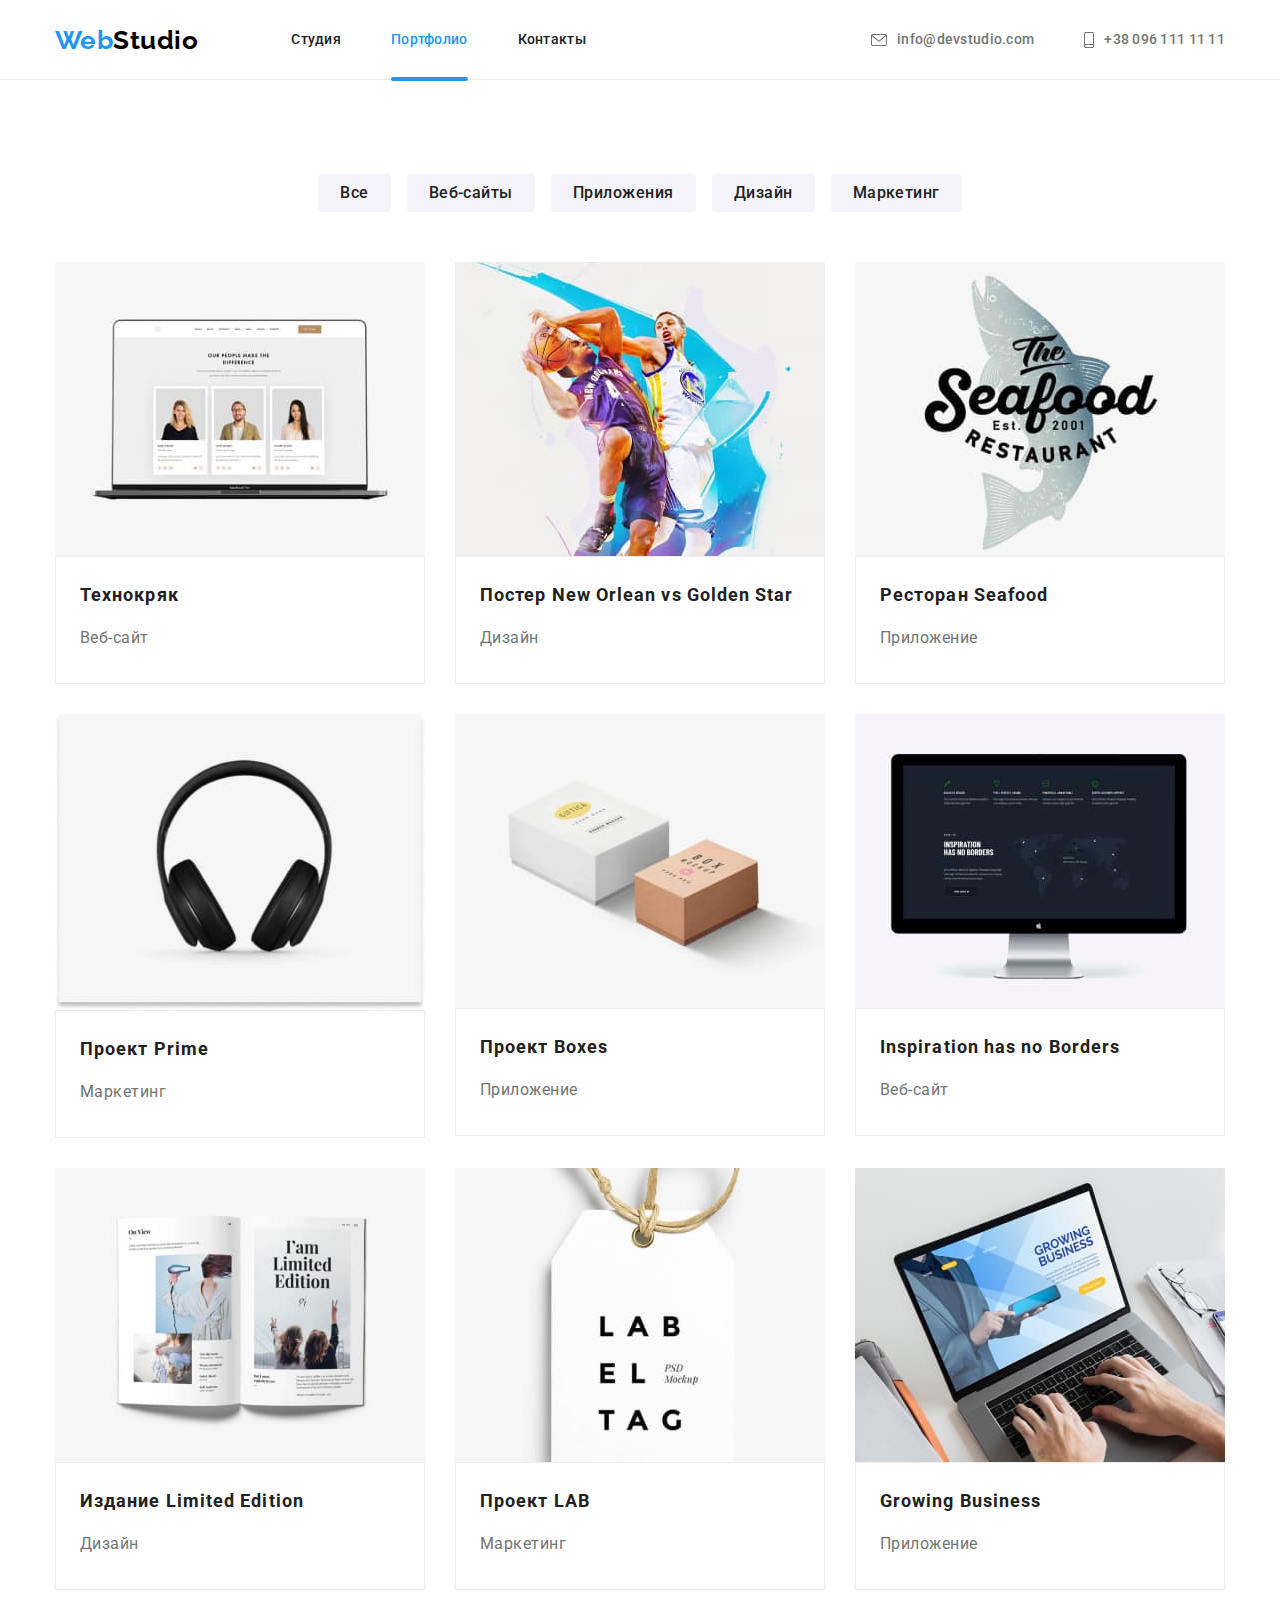
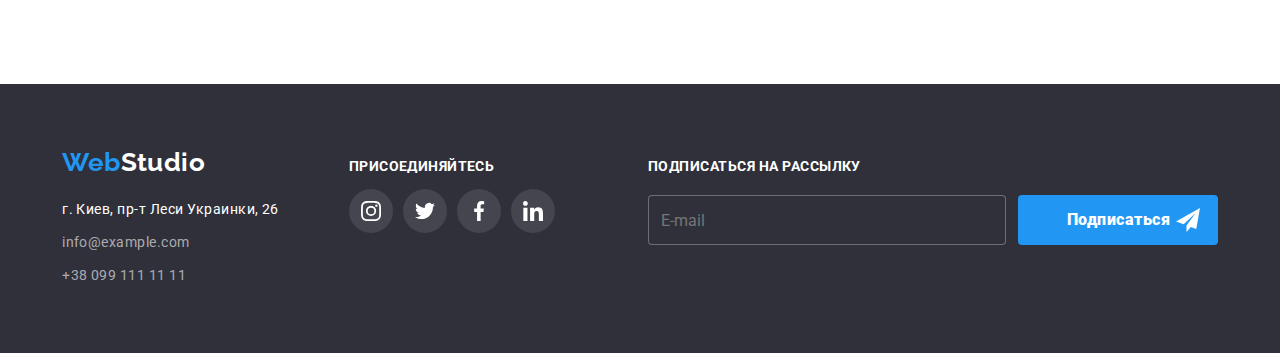
==== commit 542d7655: "Завершает дз 8" ====
--- a/portfolio.html
+++ b/portfolio.html
@@ -47,7 +47,7 @@
         </div>
         </div>
 
-        <!-- <div class="mob-menu is-hidden" data-menu> 
+        <div class="mob-menu is-hidden" data-menu> 
             <div class="container">
                 <div class="mob-menu-top">
                     <button type="button" class="menu_close_btn" data-menu-close>
@@ -95,7 +95,7 @@
                     </ul>
                 </div>
             </div>    
-        </div>             -->
+        </div>            
     </header>
   
     <main>
--- a/css/main.min.css
+++ b/css/main.min.css
@@ -1 +1 @@
-:root{--primary-text-color: #757575;--title-text-color: #212121;--accent-color: #2196F3;--secondary-light-color: #F5F4FA}*{box-sizing:border-box}ul{padding:0;margin:0;list-style:none}body{background-color:#fff;color:var(--primary-text-color);font-family:Roboto,sans-serif;letter-spacing:.03em}.section{padding-top:60px}@media screen and (min-width: 480px){.section{padding-top:94px}}.section-title{margin-top:0;margin-bottom:50px;color:var(--title-text-color);font-family:Roboto,sans-serif;font-weight:700;font-size:28px;line-height:1.14;text-align:center}@media screen and (min-width: 1200px){.section-title{font-size:36px;line-height:1.16}}button{cursor:pointer}a{text-decoration:none}img{display:block;max-width:100%;height:auto}.container{margin-left:auto;margin-right:auto;width:100%;padding-left:15px;padding-right:15px}@media screen and (min-width: 480px){.container{width:480px}}@media screen and (min-width: 768px){.container{width:768px}}@media screen and (min-width: 1200px){.container{width:1200px}}.subscription__button,.join__link,.modal__field-polisy,.modal__close-icon,.modal__close-button,.client-list__link,.social-team__link,.work-list__cont,.feature-list__icon,.menu_open_btn-icon,.contact-nav__contact,.main-nav{display:flex;align-items:center}header{width:100%;height:60px;border-bottom:1px solid #ececec}@media screen and (min-width: 768px){header{height:80px}}nav{display:flex}.main-nav{margin-top:10px}@media screen and (min-width: 768px){.main-nav{margin-top:0}}.site-nav{display:none}@media screen and (min-width: 768px){.site-nav{display:flex}}.site-nav__item+.site-nav__item{margin-left:50px}.site-nav__link{display:block;padding-top:32px;padding-bottom:32px;font-weight:500;font-size:14px;line-height:1.14;letter-spacing:.02em;text-decoration:none;position:relative}.site-nav__link.current,.mob-menu__link.current{color:var(--accent-color)}.site-nav__link.current::after{content:"";position:absolute;bottom:-1px;display:block;width:100%;height:4px;background-color:var(--accent-color);border-radius:2px}.site-nav__link,.mob-menu__link{color:var(--title-text-color);transition:250ms cubic-bezier(0.4, 0, 0.2, 1)}.site-nav__link:hover,.site-nav__link:focus,.mob-menu__link:hover,.mob-menu__link:focus{color:var(--accent-color)}.contact-nav{margin-left:auto;display:none}@media screen and (min-width: 768px){.contact-nav{display:block}}@media screen and (min-width: 1200px){.contact-nav{display:flex}}@media screen and (min-width: 1200px){.contact-nav__item+.contact-nav__item{margin-left:50px}}@media screen and (max-width: 1199px){.contact-nav__item:not(:last-child){margin-bottom:10px}}.contact-nav__contact{color:#757575;transition:250ms cubic-bezier(0.4, 0, 0.2, 1);font-weight:500;font-size:14px;line-height:1.14;letter-spacing:.02em;text-decoration:none}@media screen and (min-width: 1200px){.contact-nav__contact{padding:32px 0}}.contact-nav__contact:hover,.contact-nav__contact:focus{color:var(--accent-color)}.contact-nav__icon{fill:currentColor;margin-right:10px}.menu_open_btn,.menu_close_btn{width:40px;height:40px;display:block;margin-left:auto;background-color:#fff;border:none}@media screen and (min-width: 768px){.menu_open_btn,.menu_close_btn{display:none}}.menu_open_btn-icon{justify-content:center;padding:0;border:none;width:24px;height:16px;fill:currentColor;transition:250ms cubic-bezier(0.4, 0, 0.2, 1)}.menu_open_btn-icon:hover,.menu_open_btn-icon:focus{fill:var(--accent-color)}@media screen and (min-width: 768px){.menu_open_btn-icon{display:none}}.mob-menu{position:fixed;background-color:#fff;width:100vw;height:100vh;top:0;left:0;padding-top:10px;padding-bottom:10px;z-index:1}.mob-menu .container{height:100%;display:flex;flex-direction:column;justify-content:space-between}.mob-menu__link{font-family:"Roboto";font-weight:500;font-size:40px;line-height:1.175;letter-spacing:.02em;color:#212121;text-decoration:none}.mob-contact{margin-bottom:64px}.mob-contact__tel{font-weight:500;font-size:34px;line-height:1.1764705882;letter-spacing:.02em;color:var(--accent-color)}.mob-contact__contact{font-weight:500;font-size:24px;line-height:28px;letter-spacing:.02em;color:#757575}.mob-menu__item:not(:last-child),.mob-contact__item:not(:last-child){margin-bottom:32px}.mob-soc__list{display:flex;width:25%}.mob-soc__link{font-weight:500;font-size:18px;line-height:1.2222222222;color:var(--accent-color)}.mob-soc__item:not(:last-child){border-right:1px solid rgba(33,33,33,.2);margin-right:10px;padding-right:10px}.main-nav__logo{font-family:Raleway,sans-serif;font-weight:700;font-size:24px;line-height:1.16;text-decoration:none;color:#000;margin-right:84px}@media screen and (min-width: 1200px){.main-nav__logo{font-size:26px;line-height:1.19;margin-right:93px}}.main-nav__accent{color:var(--accent-color)}.footer__logo{font-family:Raleway,sans-serif;font-weight:700;font-size:26px;line-height:1.19;text-decoration:none;color:#fff;display:block;margin-bottom:20px}.footer__accent{color:var(--accent-color)}.hero{background-color:#2f303a;background-image:linear-gradient(to right, rgba(47, 48, 58, 0.4), rgba(47, 48, 58, 0.4)),url("../images/background_hero_mob.jpg");background-repeat:no-repeat;background-size:cover;background-position:center;height:600px;max-width:1600px;margin:0 auto;text-align:center;padding-top:200px;padding-bottom:200px}@media(min-device-pixel-ratio: 2),(min-resolution: 192dpi),(min-resolution: 2dppx){.hero{background-image:linear-gradient(to right, rgba(47, 48, 58, 0.4), rgba(47, 48, 58, 0.4)),url("../images/background_hero_mob-2x.jpg")}}@media screen and (min-width: 768px){.hero{background-image:linear-gradient(to right, rgba(47, 48, 58, 0.4), rgba(47, 48, 58, 0.4)),url("../images/background_hero_tab.jpg")}}@media screen and (min-width: 768px)and (min-device-pixel-ratio: 2),screen and (min-width: 768px)and (min-resolution: 192dpi),screen and (min-width: 768px)and (min-resolution: 2dppx){.hero{background-image:linear-gradient(to right, rgba(47, 48, 58, 0.4), rgba(47, 48, 58, 0.4)),url("../images/background_hero_tab-2x.jpg")}}@media screen and (min-width: 1200px){.hero{background-image:linear-gradient(to right, rgba(47, 48, 58, 0.4), rgba(47, 48, 58, 0.4)),url("../images/background_hero.jpg")}}@media screen and (min-width: 1200px)and (min-device-pixel-ratio: 2),screen and (min-width: 1200px)and (min-resolution: 192dpi),screen and (min-width: 1200px)and (min-resolution: 2dppx){.hero{background-image:linear-gradient(to right, rgba(47, 48, 58, 0.4), rgba(47, 48, 58, 0.4)),url("../images/background_hero-2x.jpg")}}.hero__title{margin-top:0;margin-bottom:30px;color:#fff;font-style:400;font-weight:900;font-size:26px;line-height:1.61;letter-spacing:.06em;text-transform:uppercase}@media screen and (min-width: 1200px){.hero__title{font-size:44px;line-height:1.36}}.button{display:inline-block;border-radius:4px;color:#fff;background-color:var(--accent-color);font-family:Roboto,sans-serif;letter-spacing:.03em;text-align:center}.hero__button{min-width:200px;padding:10px 32px;border:none;color:#fff;background-color:var(--accent-color);font-weight:700;font-size:16px;line-height:1.87;letter-spacing:.06em}.button.secondary{padding:6px 22px;color:var(--title-text-color);background-color:var(--secondary-light-color);font-weight:500;font-size:16px;line-height:1.6}@media screen and (min-width: 768px){.feature-list{display:flex;flex-wrap:wrap}}@media screen and (min-width: 1200px){.feature-list{flex-wrap:nowrap}}.feature-list__item{width:100%;margin-bottom:30px}@media screen and (min-width: 768px){.feature-list__item{width:354px}}@media screen and (min-width: 1200px){.feature-list__item{width:270px}}.feature-list__icon{justify-content:center;width:100%;height:120px;margin-bottom:30px;background-color:var(--secondary-light-color)}@media screen and (min-width: 768px){.feature-list__icon{width:354px}}@media screen and (min-width: 1200px){.feature-list__icon{width:270px}}@media screen and (min-width: 768px){.feature-list__item:nth-child(2n){margin-left:30px}}@media screen and (min-width: 1200px){.feature-list__item+.feature-list__item{margin-left:30px}}.feature-list__title{margin-top:0;margin-bottom:10px;color:var(--title-text-color);font-weight:700;font-size:14px;line-height:1.14;text-transform:uppercase}@media screen and (max-width: 767px){.feature-list__title{text-align:center}}.feature-list__text{font-size:14px;line-height:1.71;margin:0}.work{padding-bottom:94px}@media screen and (max-width: 1199px){.work{display:none}}.work-list{display:flex}.work-list__item+.work-list__item{margin-left:30px}.work-list__item{position:relative;display:flex;align-items:flex-end}.work-list__cont{position:absolute;justify-content:center;width:370px;height:70px;background-color:rgba(47,48,58,.8)}.work-list__text{margin:0;font-weight:700;font-size:14px;line-height:1.16;letter-spacing:.03em;text-transform:uppercase;color:#fff}.team{background-color:var(--secondary-light-color);padding-bottom:94px}@media screen and (min-width: 768px){.team-list{display:flex;flex-wrap:wrap}}@media screen and (min-width: 1200px){.team-list{flex-wrap:nowrap}}@media screen and (min-width: 768px){.team-list__item:nth-child(2n){margin-left:30px}}@media screen and (min-width: 1200px){.team-list__item+.team-list__item{margin-left:30px}}.team-list__item{background-color:#fff;box-shadow:0px 1px 3px rgba(0,0,0,.12),0px 1px 1px rgba(0,0,0,.14),0px 2px 1px rgba(0,0,0,.2);border-radius:0px 0px 4px 4px;width:100%;margin-bottom:30px}@media screen and (min-width: 768px){.team-list__item{width:354px}}@media screen and (min-width: 1200px){.team-list__item{width:270px;margin-bottom:0px}}.team-list__title{margin-top:0;margin-bottom:10px;color:var(--title-text-color);font-weight:500;font-size:16px;line-height:1.18}.team-list__text{margin-top:0;margin-bottom:16px;font-size:16px;line-height:1.18}.team-content{padding-top:30px;padding-bottom:30px;text-align:center}.social{display:flex;padding:0;margin:0}.social-team{padding-right:122px;padding-left:122px}@media screen and (min-width: 768px){.social-team{padding-right:74px;padding-left:74px}}@media screen and (min-width: 1200px){.social-team{padding-right:32px;padding-left:32px}}.social-team>li:not(:last-child){width:calc((100% - 30px)/4);margin-right:10px}.social-team__link{justify-content:center;padding:0;border:none;border-radius:50px;width:44px;height:44px;color:#afb1b8;transition:250ms cubic-bezier(0.4, 0, 0.2, 1)}.social-team__link:hover,.social-team__link:focus{background-color:var(--accent-color);color:#fff}.social-team__icon{fill:currentColor}.client{padding-bottom:94px}.client-list{display:flex;flex-wrap:wrap;justify-content:center}.client-list__item{width:100%;margin-bottom:30px;width:calc((100% - 60px)/2);margin-right:30px}@media screen and (min-width: 768px){.client-list__item{width:calc(33.3333333333% - 30px)}}@media screen and (min-width: 1200px){.client-list__item{margin-bottom:0;width:calc(16.6666666667% - 30px)}}@media screen and (max-width: 767px){.client-list .client-list__item:nth-child(even){margin-right:0}}@media screen and (min-width: 768px){.client-list .client-list__item:nth-child(3n){margin-right:0}}@media screen and (min-width: 1200px){.client-list .client-list__item:not(:last-child){margin-right:30px}}.client-list__link{color:#afb1b8;justify-content:center;height:90px;border:1px solid #afb1b8;border-radius:4px;transition:250ms cubic-bezier(0.4, 0, 0.2, 1)}@media screen and (min-width: 768px){.client-list__link{width:226px}}@media screen and (min-width: 1200px){.client-list__link{width:170px}}.client-list__link:hover,.client-list__link:focus{border-color:var(--accent-color);color:var(--accent-color)}.client-list__icon{fill:currentColor}.portfolio{padding-top:60px;padding-bottom:60px}@media screen and (min-width: 1200px){.portfolio{padding-top:94px;padding-bottom:94px}}.filter-section button{transition:250ms cubic-bezier(0.4, 0, 0.2, 1);border:none}.filter-section button:hover,.filter-section button:focus{color:#fff;background-color:var(--accent-color);box-shadow:0px 3px 1px rgba(0,0,0,.1),0px 1px 2px rgba(0,0,0,.08),0px 2px 2px rgba(0,0,0,.12)}.filter-section{display:flex;flex-wrap:wrap;justify-content:flex-start;margin-bottom:40px}@media screen and (min-width: 768px){.filter-section{flex-wrap:nowrap;justify-content:center;margin-bottom:30px}}@media screen and (min-width: 1200px){.filter-section{margin-bottom:50px}}.filter-section__item:not(:last-child){margin-right:8px}@media screen and (min-width: 768px){.filter-section__item+.filter-section__item{margin-left:8px}}.portfolio-list{display:flex;flex-wrap:wrap;min-width:1200px}.portfolio-list__grid{margin-right:30px;margin-bottom:30px;border-top:none;width:100%;transition:250ms cubic-bezier(0.4, 0, 0.2, 1)}.portfolio-list__grid:hover,.portfolio-list__grid:focus{box-shadow:0px 1px 1px rgba(0,0,0,.12),0px 4px 4px rgba(0,0,0,.06),1px 4px 6px rgba(0,0,0,.16)}@media screen and (min-width: 768px){.portfolio-list__grid{width:calc(50% - 30px)}}@media screen and (min-width: 1200px){.portfolio-list__grid{width:calc(33.3333333333% - 30px)}}@media screen and (min-width: 480px)and (max-width: 767px){.portfolio-list__grid:nth-child(even){margin-right:0}}@media screen and (min-width: 1200px){.portfolio-list__grid:nth-child(3n){margin-right:0}}.portfolio-list__grid:last-child{margin-bottom:0}@media screen and (min-width: 1200px){.portfolio-list__grid:nth-last-child(-n+3){margin-bottom:0}}.portfolio-list img{margin-top:0}.portfolio-list__card-content{padding:20px 24px;border:1px solid #eee}.portfolio-list__title{margin-top:0;margin-bottom:4px;color:var(--title-text-color);font-weight:bold;font-size:18px;line-height:2;letter-spacing:.06em}.portfolio-list__card-icon{position:relative;overflow:hidden}.portfolio-list__card-desc{position:absolute;top:0;padding:63px 24px 63px 24px;align-items:center;width:100%;height:100%;background-color:rgba(33,149,243,.9);margin:0;color:#fff;font-weight:400;font-size:18px;line-height:1.56;transform:translateY(100%);transition:250ms cubic-bezier(0.4, 0, 0.2, 1)}.portfolio-list__grid-link{text-decoration:none;color:var(--primary-text-color);transition:250ms cubic-bezier(0.4, 0, 0.2, 1)}.portfolio-list__grid-link:hover .portfolio-list__card-desc,.portfolio-list__grid-link:focus .portfolio-list__card-desc{transform:translateY(0px)}.grid-link img{display:block;max-width:100%;height:auto}.backdrop{position:fixed;top:0;left:0;width:100%;height:100%;background-color:rgba(0,0,0,.5);visibility:visible;opacity:1;transition:opacity 250ms cubic-bezier(0.4, 0, 0.2, 1)}.backdrop.is-hidden{pointer-events:none;opacity:0}label{cursor:default}.modal{position:absolute;top:50%;left:50%;transform:translate(-50%, -50%);padding:40px;width:100%;height:581px;box-shadow:0px 1px 3px rgba(0,0,0,.12),0px 1px 1px rgba(0,0,0,.14),0px 2px 1px rgba(0,0,0,.2);border-radius:4px;background-color:#fff}@media screen and (min-width: 480px){.modal{width:450px}}@media screen and (min-width: 1200px){.modal{width:528px}}.modal__close-button{padding:0;margin:0;justify-content:center;border-radius:50px;height:30px;width:30px;position:absolute;top:8px;right:8px;background-color:#fff;z-index:1;border:1px solid rgba(0,0,0,.1);transition:250ms cubic-bezier(0.4, 0, 0.2, 1)}.modal__close-button:hover,.modal__close-button:focus{fill:var(--accent-color)}.modal__close-icon{justify-content:center;padding:0;border:none;border-radius:50px;width:18px;height:18px}.modal__description{font-weight:700;font-size:20px;line-height:1.15;text-align:center;color:var(--title-text-color);margin-bottom:10px;margin-top:0}.modal__form-field:nth-child(-n+4){margin-bottom:10px}.modal__form-field{display:block;position:relative}.modal__form-input{width:100%;height:38px;display:block;background-color:#fff;margin:0;padding:10px 20px;padding-left:40px;font:inherit;box-shadow:none;border:1px solid rgba(33,33,33,.2);border-radius:4px;outline:none;box-sizing:border-box;transition:250ms cubic-bezier(0.4, 0, 0.2, 1)}.modal__form-label{color:var(--primary-text-color);font-size:12px;line-height:1.16;letter-spacing:.01em;top:50%;transform:translateY(-40px)}.modal__form-icon{position:absolute;top:50%;left:10px;fill:currentColor;color:var(--title-text-color)}.modal__comment{margin-bottom:20px;height:120px}.modal__form-comment::placeholder{font-size:12px;line-height:1.16;letter-spacing:.01em;color:rgba(117,117,117,.5)}.modal__checkbox{appearance:none;-moz-appearance:none;-webkit-appearance:none;position:absolute;margin-right:7px}.modal__icon-checkbox{margin-right:7px}.modal__field-polisy.check{display:flex;justify-content:center}.modal__icon-checkbox{display:inline-block;width:16px;height:15px;margin-right:5px;border:2px solid #212121;border-radius:4px;transition:250ms cubic-bezier(0.4, 0, 0.2, 1)}.modal__checkbox:checked+.modal__icon-checkbox{background-color:var(--accent-color);border-color:var(--accent-color);background-image:url(../images/icon-check.svg);background-origin:border-box;background-size:contain;background-repeat:no-repeat}.modal__checkbox-link{color:var(--accent-color);text-decoration:underline}.modal__field-polisy{margin-bottom:30px}.modal__checkbox-policy{font-size:14px;line-height:1.71;letter-spacing:.03em;color:var(--primary-text-color)}.modal__form-field:focus-within>.modal__form-icon{fill:var(--accent-color)}.modal__form-field:focus-within>.modal__form-input{border:1px solid var(--accent-color)}.backdrop textarea{padding:10px 20px;padding-left:16px;font:inherit;position:relative;width:100%;height:120px;resize:none;box-shadow:none;border:1px solid rgba(33,33,33,.2);border-radius:4px;outline:none}.backdrop textarea:focus{border:1px solid var(--accent-color)}.modal__button-submit{display:flex;justify-content:center}.backdrop .button{border:none;box-shadow:0px 4px 4px rgba 0,0,0,.15;display:inline-block;vertical-align:middle;font-weight:700;font-size:16px;line-height:1.87;text-decoration:none;border-radius:4px;min-width:200px;min-height:50px;letter-spacing:.06em}address{font-style:normal}.footer{background-color:#2f303a;padding-top:60px;padding-bottom:60px}.footer-container{display:flex;align-items:baseline}.footer__actual-address{color:#fff;font-size:14px;line-height:1.71;text-decoration:none}.footer__contact{color:rgba(255,255,255,.6);font-size:14px;line-height:1.71;text-decoration:none}.footer__contact-list .footer__item+.footer__item{margin-top:9px}.footer__contact-list a{transition:250ms cubic-bezier(0.4, 0, 0.2, 1)}.footer__contact-list a:hover,.footer__contact-list a:focus{color:var(--accent-color)}.join__text{font-weight:700;font-size:14px;line-height:1.16;letter-spacing:.03em;text-transform:uppercase;color:#fff}.join{margin-left:70px}.join__icon{fill:currentColor}.join__link{justify-content:center;padding:0;border:none;background-color:rgba(255,255,255,.1);border-radius:50px;width:44px;height:44px;color:#fff;transition:250ms cubic-bezier(0.4, 0, 0.2, 1)}.join__link:hover,.join__link:focus{background-color:var(--accent-color);color:#fff}.join__item:not(:last-child){width:calc((100% - 30px)/4);margin-right:10px}.subscription{margin-left:93px}.subscription__form{display:flex}.subscription__join-in{font-weight:700;font-size:14px;line-height:1.14;color:#fff;text-transform:uppercase;margin-bottom:20px}.subscription__mail{width:358px;height:50px;border:1px solid rgba(255,255,255,.3);box-sizing:border-box;border-radius:4px;background-color:#2f303a;padding-left:12px;color:var(--primary-text-color);margin-right:12px}.subscription__button{position:relative;bottom:0;right:0;width:200px;height:50px;justify-content:left;font-weight:900;padding-top:10px;padding-bottom:10px;padding-left:29px;padding-right:28px;overflow:hidden;border:0em}.subscription__icon{position:absolute;right:18px;margin-left:10px;top:50%;transform:translatey(-50%)}/*# sourceMappingURL=main.min.css.map */+:root{--primary-text-color: #757575;--title-text-color: #212121;--accent-color: #2196F3;--secondary-light-color: #F5F4FA}*{box-sizing:border-box}ul{padding:0;margin:0;list-style:none}body{background-color:#fff;color:var(--primary-text-color);font-family:Roboto,sans-serif;letter-spacing:.03em}.section{padding-top:60px}@media screen and (min-width: 480px){.section{padding-top:94px}}.section-title{margin-top:0;margin-bottom:50px;color:var(--title-text-color);font-family:Roboto,sans-serif;font-weight:700;font-size:28px;line-height:1.14;text-align:center}@media screen and (min-width: 1200px){.section-title{font-size:36px;line-height:1.16}}button{cursor:pointer}a{text-decoration:none}img{display:block;max-width:100%;height:auto}.container{margin-left:auto;margin-right:auto;width:100%;padding-left:15px;padding-right:15px}@media screen and (min-width: 480px){.container{width:480px}}@media screen and (min-width: 768px){.container{width:768px}}@media screen and (min-width: 1200px){.container{width:1200px}}.menu_open_btn-icon,.subscription__button,.join__link,.modal__field-polisy,.modal__close-icon,.modal__close-button,.client-list__link,.social-team__link,.work-list__cont,.feature-list__icon,.contact-nav__contact,.main-nav{display:flex;align-items:center}header{width:100%;height:60px;border-bottom:1px solid #ececec}@media screen and (min-width: 768px){header{height:80px}}nav{display:flex}.main-nav{margin-top:10px}@media screen and (min-width: 768px){.main-nav{margin-top:0}}.site-nav{display:none}@media screen and (min-width: 768px){.site-nav{display:flex}}.site-nav__item+.site-nav__item{margin-left:50px}.site-nav__link{display:block;padding-top:32px;padding-bottom:32px;font-weight:500;font-size:14px;line-height:1.14;letter-spacing:.02em;text-decoration:none;position:relative}.site-nav__link.current,.mob-menu__link.current{color:var(--accent-color)}.site-nav__link.current::after{content:"";position:absolute;bottom:-1px;display:block;width:100%;height:4px;background-color:var(--accent-color);border-radius:2px}.site-nav__link,.mob-menu__link{color:var(--title-text-color);transition:250ms cubic-bezier(0.4, 0, 0.2, 1)}.site-nav__link:hover,.site-nav__link:focus,.mob-menu__link:hover,.mob-menu__link:focus{color:var(--accent-color)}.contact-nav{margin-left:auto;display:none}@media screen and (min-width: 768px){.contact-nav{display:block}}@media screen and (min-width: 1200px){.contact-nav{display:flex}}@media screen and (min-width: 1200px){.contact-nav__item+.contact-nav__item{margin-left:50px}}@media screen and (max-width: 1199px){.contact-nav__item:not(:last-child){margin-bottom:10px}}.contact-nav__contact{color:#757575;transition:250ms cubic-bezier(0.4, 0, 0.2, 1);font-weight:500;font-size:14px;line-height:1.14;letter-spacing:.02em;text-decoration:none}@media screen and (min-width: 1200px){.contact-nav__contact{padding:32px 0}}.contact-nav__contact:hover,.contact-nav__contact:focus{color:var(--accent-color)}.contact-nav__icon{fill:currentColor;margin-right:10px}.main-nav__logo{font-family:Raleway,sans-serif;font-weight:700;font-size:24px;line-height:1.16;text-decoration:none;color:#000;margin-right:84px}@media screen and (min-width: 1200px){.main-nav__logo{font-size:26px;line-height:1.19;margin-right:93px}}.main-nav__accent{color:var(--accent-color)}.footer__logo{font-family:Raleway,sans-serif;font-weight:700;font-size:26px;line-height:1.19;text-decoration:none;color:#fff;display:block;margin-bottom:20px}.footer__accent{color:var(--accent-color)}.hero{background-color:#2f303a;background-image:linear-gradient(to right, rgba(47, 48, 58, 0.4), rgba(47, 48, 58, 0.4)),url("../images/background_hero_mob.jpg");background-repeat:no-repeat;background-size:cover;background-position:center;height:600px;max-width:1600px;margin:0 auto;text-align:center;padding-top:200px;padding-bottom:200px}@media(min-device-pixel-ratio: 2),(min-resolution: 192dpi),(min-resolution: 2dppx){.hero{background-image:linear-gradient(to right, rgba(47, 48, 58, 0.4), rgba(47, 48, 58, 0.4)),url("../images/background_hero_mob-2x.jpg")}}@media screen and (min-width: 768px){.hero{background-image:linear-gradient(to right, rgba(47, 48, 58, 0.4), rgba(47, 48, 58, 0.4)),url("../images/background_hero_tab.jpg")}}@media screen and (min-width: 768px)and (min-device-pixel-ratio: 2),screen and (min-width: 768px)and (min-resolution: 192dpi),screen and (min-width: 768px)and (min-resolution: 2dppx){.hero{background-image:linear-gradient(to right, rgba(47, 48, 58, 0.4), rgba(47, 48, 58, 0.4)),url("../images/background_hero_tab-2x.jpg")}}@media screen and (min-width: 1200px){.hero{background-image:linear-gradient(to right, rgba(47, 48, 58, 0.4), rgba(47, 48, 58, 0.4)),url("../images/background_hero.jpg")}}@media screen and (min-width: 1200px)and (min-device-pixel-ratio: 2),screen and (min-width: 1200px)and (min-resolution: 192dpi),screen and (min-width: 1200px)and (min-resolution: 2dppx){.hero{background-image:linear-gradient(to right, rgba(47, 48, 58, 0.4), rgba(47, 48, 58, 0.4)),url("../images/background_hero-2x.jpg")}}.hero__title{margin-top:0;margin-bottom:30px;color:#fff;font-style:400;font-weight:900;font-size:26px;line-height:1.61;letter-spacing:.06em;text-transform:uppercase}@media screen and (min-width: 1200px){.hero__title{font-size:44px;line-height:1.36}}.button{display:inline-block;border-radius:4px;color:#fff;background-color:var(--accent-color);font-family:Roboto,sans-serif;letter-spacing:.03em;text-align:center}.hero__button{min-width:200px;padding:10px 32px;border:none;color:#fff;background-color:var(--accent-color);font-weight:700;font-size:16px;line-height:1.87;letter-spacing:.06em}.button.secondary{padding:6px 22px;color:var(--title-text-color);background-color:var(--secondary-light-color);font-weight:500;font-size:16px;line-height:1.6}@media screen and (min-width: 768px){.feature-list{display:flex;flex-wrap:wrap}}@media screen and (min-width: 1200px){.feature-list{flex-wrap:nowrap}}.feature-list__item{width:100%;margin-bottom:30px}@media screen and (min-width: 768px){.feature-list__item{width:354px}}@media screen and (min-width: 1200px){.feature-list__item{width:270px}}.feature-list__icon{justify-content:center;width:100%;height:120px;margin-bottom:30px;background-color:var(--secondary-light-color)}@media screen and (min-width: 768px){.feature-list__icon{width:354px}}@media screen and (min-width: 1200px){.feature-list__icon{width:270px}}@media screen and (min-width: 768px){.feature-list__item:nth-child(2n){margin-left:30px}}@media screen and (min-width: 1200px){.feature-list__item+.feature-list__item{margin-left:30px}}.feature-list__title{margin-top:0;margin-bottom:10px;color:var(--title-text-color);font-weight:700;font-size:14px;line-height:1.14;text-transform:uppercase}@media screen and (max-width: 767px){.feature-list__title{text-align:center}}.feature-list__text{font-size:14px;line-height:1.71;margin:0}.work{padding-bottom:94px}@media screen and (max-width: 1199px){.work{display:none}}.work-list{display:flex}.work-list__item+.work-list__item{margin-left:30px}.work-list__item{position:relative;display:flex;align-items:flex-end}.work-list__cont{position:absolute;justify-content:center;width:370px;height:70px;background-color:rgba(47,48,58,.8)}.work-list__text{margin:0;font-weight:700;font-size:14px;line-height:1.16;letter-spacing:.03em;text-transform:uppercase;color:#fff}.team{background-color:var(--secondary-light-color);padding-bottom:94px}@media screen and (min-width: 768px){.team-list{display:flex;flex-wrap:wrap}}@media screen and (min-width: 1200px){.team-list{flex-wrap:nowrap}}@media screen and (min-width: 768px){.team-list__item:nth-child(2n){margin-left:30px}}@media screen and (min-width: 1200px){.team-list__item+.team-list__item{margin-left:30px}}.team-list__item{background-color:#fff;box-shadow:0px 1px 3px rgba(0,0,0,.12),0px 1px 1px rgba(0,0,0,.14),0px 2px 1px rgba(0,0,0,.2);border-radius:0px 0px 4px 4px;width:100%;margin-bottom:30px}@media screen and (min-width: 768px){.team-list__item{width:354px}}@media screen and (min-width: 1200px){.team-list__item{width:270px;margin-bottom:0px}}.team-list__title{margin-top:0;margin-bottom:10px;color:var(--title-text-color);font-weight:500;font-size:16px;line-height:1.18}.team-list__text{margin-top:0;margin-bottom:16px;font-size:16px;line-height:1.18}.team-content{padding-top:30px;padding-bottom:30px;text-align:center}.social{display:flex;padding:0;margin:0}.social-team{padding-right:122px;padding-left:122px}@media screen and (min-width: 768px){.social-team{padding-right:74px;padding-left:74px}}@media screen and (min-width: 1200px){.social-team{padding-right:32px;padding-left:32px}}.social-team>li:not(:last-child){width:calc((100% - 30px)/4);margin-right:10px}.social-team__link{justify-content:center;padding:0;border:none;border-radius:50px;width:44px;height:44px;color:#afb1b8;transition:250ms cubic-bezier(0.4, 0, 0.2, 1)}.social-team__link:hover,.social-team__link:focus{background-color:var(--accent-color);color:#fff}.social-team__icon{fill:currentColor}.client{padding-bottom:94px}.client-list{display:flex;flex-wrap:wrap;justify-content:center}.client-list__item{width:100%;margin-bottom:30px;width:calc((100% - 60px)/2);margin-right:30px}@media screen and (min-width: 768px){.client-list__item{width:calc(33.3333333333% - 30px)}}@media screen and (min-width: 1200px){.client-list__item{margin-bottom:0;width:calc(16.6666666667% - 30px)}}@media screen and (max-width: 767px){.client-list .client-list__item:nth-child(even){margin-right:0}}@media screen and (min-width: 768px){.client-list .client-list__item:nth-child(3n){margin-right:0}}@media screen and (min-width: 1200px){.client-list .client-list__item:not(:last-child){margin-right:30px}}.client-list__link{color:#afb1b8;justify-content:center;height:90px;border:1px solid #afb1b8;border-radius:4px;transition:250ms cubic-bezier(0.4, 0, 0.2, 1)}@media screen and (min-width: 768px){.client-list__link{width:226px}}@media screen and (min-width: 1200px){.client-list__link{width:170px}}.client-list__link:hover,.client-list__link:focus{border-color:var(--accent-color);color:var(--accent-color)}.client-list__icon{fill:currentColor}.portfolio{padding-top:60px;padding-bottom:60px}@media screen and (min-width: 1200px){.portfolio{padding-top:94px;padding-bottom:94px}}.filter-section button{transition:250ms cubic-bezier(0.4, 0, 0.2, 1);border:none}.filter-section button:hover,.filter-section button:focus{color:#fff;background-color:var(--accent-color);box-shadow:0px 3px 1px rgba(0,0,0,.1),0px 1px 2px rgba(0,0,0,.08),0px 2px 2px rgba(0,0,0,.12)}.filter-section{display:flex;flex-wrap:wrap;justify-content:flex-start;margin-bottom:40px}@media screen and (min-width: 768px){.filter-section{flex-wrap:nowrap;justify-content:center;margin-bottom:30px}}@media screen and (min-width: 1200px){.filter-section{margin-bottom:50px}}.filter-section__item:not(:last-child){margin-right:8px}@media screen and (min-width: 768px){.filter-section__item+.filter-section__item{margin-left:8px}}.portfolio-list{display:flex;flex-wrap:wrap}.portfolio-list__grid{margin-bottom:30px;border-top:none;width:100%;transition:250ms cubic-bezier(0.4, 0, 0.2, 1)}.portfolio-list__grid:hover,.portfolio-list__grid:focus{box-shadow:0px 1px 1px rgba(0,0,0,.12),0px 4px 4px rgba(0,0,0,.06),1px 4px 6px rgba(0,0,0,.16)}@media screen and (min-width: 768px){.portfolio-list__grid{width:354px;margin-right:30px}}@media screen and (min-width: 1200px){.portfolio-list__grid{width:370px}}@media screen and (min-width: 480px)and (max-width: 1199px){.portfolio-list__grid:nth-child(even){margin-right:0}}@media screen and (min-width: 1200px){.portfolio-list__grid:nth-child(3n){margin-right:0}}.portfolio-list__grid:last-child{margin-bottom:0}@media screen and (min-width: 1200px){.portfolio-list__grid:nth-last-child(-n+3){margin-bottom:0}}.portfolio-list img{margin-top:0;display:block;max-width:100%;height:auto}.portfolio-list__card-content{padding:20px 24px;border:1px solid #eee}.portfolio-list__title{margin-top:0;margin-bottom:4px;color:var(--title-text-color);font-weight:bold;font-size:18px;line-height:2;letter-spacing:.06em}.portfolio-list__card-icon{position:relative;overflow:hidden}.portfolio-list__card-desc{position:absolute;top:0;padding:63px 24px 63px 24px;align-items:center;width:100%;height:100%;background-color:rgba(33,149,243,.9);margin:0;color:#fff;font-weight:400;font-size:18px;line-height:1.56;transform:translateY(100%);transition:250ms cubic-bezier(0.4, 0, 0.2, 1)}.portfolio-list__grid-link{text-decoration:none;color:var(--primary-text-color);transition:250ms cubic-bezier(0.4, 0, 0.2, 1)}.portfolio-list__grid-link:hover .portfolio-list__card-desc,.portfolio-list__grid-link:focus .portfolio-list__card-desc{transform:translateY(0px)}.backdrop{position:fixed;top:0;left:0;width:100%;height:100%;background-color:rgba(0,0,0,.5);visibility:visible;opacity:1;transition:opacity 250ms cubic-bezier(0.4, 0, 0.2, 1)}.backdrop.is-hidden{pointer-events:none;opacity:0}label{cursor:default}.modal{position:absolute;top:50%;left:50%;transform:translate(-50%, -50%);padding:40px;width:100%;height:581px;box-shadow:0px 1px 3px rgba(0,0,0,.12),0px 1px 1px rgba(0,0,0,.14),0px 2px 1px rgba(0,0,0,.2);border-radius:4px;background-color:#fff}@media screen and (min-width: 480px){.modal{width:450px}}@media screen and (min-width: 1200px){.modal{width:528px}}.modal__close-button{padding:0;margin:0;justify-content:center;border-radius:50px;height:30px;width:30px;position:absolute;top:8px;right:8px;background-color:#fff;z-index:1;border:1px solid rgba(0,0,0,.1);transition:250ms cubic-bezier(0.4, 0, 0.2, 1)}.modal__close-button:hover,.modal__close-button:focus{fill:var(--accent-color)}.modal__close-icon{justify-content:center;padding:0;border:none;border-radius:50px;width:18px;height:18px}.modal__description{font-weight:700;font-size:20px;line-height:1.15;text-align:center;color:var(--title-text-color);margin-bottom:10px;margin-top:0}.modal__form-field:nth-child(-n+4){margin-bottom:10px}.modal__form-field{display:block;position:relative}.modal__form-input{width:100%;height:38px;display:block;background-color:#fff;margin:0;padding:10px 20px;padding-left:40px;font:inherit;box-shadow:none;border:1px solid rgba(33,33,33,.2);border-radius:4px;outline:none;box-sizing:border-box;transition:250ms cubic-bezier(0.4, 0, 0.2, 1)}.modal__form-label{color:var(--primary-text-color);font-size:12px;line-height:1.16;letter-spacing:.01em;top:50%;transform:translateY(-40px)}.modal__form-icon{position:absolute;top:50%;left:10px;fill:currentColor;color:var(--title-text-color)}.modal__comment{margin-bottom:20px;height:120px}.modal__form-comment::placeholder{font-size:12px;line-height:1.16;letter-spacing:.01em;color:rgba(117,117,117,.5)}.modal__checkbox{appearance:none;-moz-appearance:none;-webkit-appearance:none;position:absolute;margin-right:7px}.modal__icon-checkbox{margin-right:7px}.modal__field-polisy.check{display:flex;justify-content:center}.modal__icon-checkbox{display:inline-block;width:16px;height:15px;margin-right:5px;border:2px solid #212121;border-radius:4px;transition:250ms cubic-bezier(0.4, 0, 0.2, 1)}.modal__checkbox:checked+.modal__icon-checkbox{background-color:var(--accent-color);border-color:var(--accent-color);background-image:url(../images/icon-check.svg);background-origin:border-box;background-size:contain;background-repeat:no-repeat}.modal__checkbox-link{color:var(--accent-color);text-decoration:underline}.modal__field-polisy{margin-bottom:30px}.modal__checkbox-policy{font-size:14px;line-height:1.71;letter-spacing:.03em;color:var(--primary-text-color)}.modal__form-field:focus-within>.modal__form-icon{fill:var(--accent-color)}.modal__form-field:focus-within>.modal__form-input{border:1px solid var(--accent-color)}.backdrop textarea{padding:10px 20px;padding-left:16px;font:inherit;position:relative;width:100%;height:120px;resize:none;box-shadow:none;border:1px solid rgba(33,33,33,.2);border-radius:4px;outline:none}.backdrop textarea:focus{border:1px solid var(--accent-color)}.modal__button-submit{display:flex;justify-content:center}.backdrop .button{border:none;box-shadow:0px 4px 4px rgba 0,0,0,.15;display:inline-block;vertical-align:middle;font-weight:700;font-size:16px;line-height:1.87;text-decoration:none;border-radius:4px;min-width:200px;min-height:50px;letter-spacing:.06em}address{font-style:normal}.footer{background-color:#2f303a;padding-top:60px;padding-bottom:60px}@media screen and (max-width: 1199px){.footer-container{text-align:center}}@media screen and (min-width: 768px){.footer-container{display:flex;flex-wrap:wrap;align-items:baseline;justify-content:center}}@media screen and (min-width: 1200px){.footer-container{flex-wrap:nowrap}}.footer__actual-address{color:#fff;font-size:14px;line-height:1.71;text-decoration:none}.footer__contact{color:rgba(255,255,255,.6);font-size:14px;line-height:1.71;text-decoration:none}.footer__contact-list .footer__item+.footer__item{margin-top:9px}.footer__contact-list a{transition:250ms cubic-bezier(0.4, 0, 0.2, 1)}.footer__contact-list a:hover,.footer__contact-list a:focus{color:var(--accent-color)}.footer__contact-list{margin-bottom:60px}@media screen and (min-width: 1200px){.footer__contact-list{margin-bottom:0}}.join__text{font-weight:700;font-size:14px;line-height:1.16;letter-spacing:.03em;text-transform:uppercase;color:#fff}.join{width:206px;margin-bottom:60px;margin-left:auto;margin-right:auto}@media screen and (min-width: 768px){.join{margin-left:165px;margin-right:0}}@media screen and (min-width: 1200px){.join{margin-left:70px}}.join__icon{fill:currentColor}.join__link{justify-content:center;padding:0;border:none;background-color:rgba(255,255,255,.1);border-radius:50px;width:44px;height:44px;color:#fff;transition:250ms cubic-bezier(0.4, 0, 0.2, 1)}.join__link:hover,.join__link:focus{background-color:var(--accent-color);color:#fff}.join__item:not(:last-child){width:calc((100% - 30px)/4);margin-right:10px}@media screen and (min-width: 1200px){.subscription{margin-left:93px}}@media screen and (min-width: 1200px){.subscription__form{display:flex}}.subscription__join-in{font-weight:700;font-size:14px;line-height:1.14;color:#fff;text-transform:uppercase;margin-bottom:20px}.subscription__mail{width:100%;height:50px;border:1px solid rgba(255,255,255,.3);box-sizing:border-box;border-radius:4px;background-color:#2f303a;padding-left:12px;color:var(--primary-text-color);margin-right:12px;margin-bottom:20px}@media screen and (min-width: 1200px){.subscription__mail{width:358px;margin-bottom:0}}.subscription__button{position:relative;bottom:0;right:0;width:200px;height:50px;justify-content:left;font-weight:900;padding-top:10px;padding-bottom:10px;padding-left:29px;padding-right:28px;overflow:hidden;border:0em}.subscription__icon{position:absolute;right:18px;margin-left:10px;top:50%;transform:translatey(-50%)}.menu_open_btn,.menu_close_btn{width:40px;height:40px;display:block;margin-left:auto;background-color:#fff;border:none}@media screen and (min-width: 768px){.menu_open_btn,.menu_close_btn{display:none}}.menu_open_btn-icon{justify-content:center;padding:0;border:none;width:24px;height:16px;fill:currentColor;transition:250ms cubic-bezier(0.4, 0, 0.2, 1)}.menu_open_btn-icon:hover,.menu_open_btn-icon:focus{fill:var(--accent-color)}@media screen and (min-width: 768px){.menu_open_btn-icon{display:none}}.mob-menu{position:fixed;background-color:#fff;width:100vw;height:100vh;top:0;left:0;padding-top:10px;padding-bottom:10px;z-index:1}.mob-menu .container{height:100%;display:flex;flex-direction:column;justify-content:space-between}.mob-menu.is-hidden{pointer-events:none;opacity:0}.mob-menu__link{font-family:"Roboto";font-weight:500;font-size:40px;line-height:1.175;letter-spacing:.02em;color:#212121;text-decoration:none}.mob-contact{margin-bottom:64px}.mob-contact__tel{font-weight:500;font-size:34px;line-height:1.1764705882;letter-spacing:.02em;color:var(--accent-color)}.mob-contact__contact{font-weight:500;font-size:24px;line-height:28px;letter-spacing:.02em;color:#757575}.mob-menu__item:not(:last-child),.mob-contact__item:not(:last-child){margin-bottom:32px}.mob-soc__list{display:flex;width:25%}.mob-soc__link{font-weight:500;font-size:18px;line-height:1.2222222222;color:var(--accent-color)}.mob-soc__item:not(:last-child){border-right:1px solid rgba(33,33,33,.2);margin-right:10px;padding-right:10px}/*# sourceMappingURL=main.min.css.map */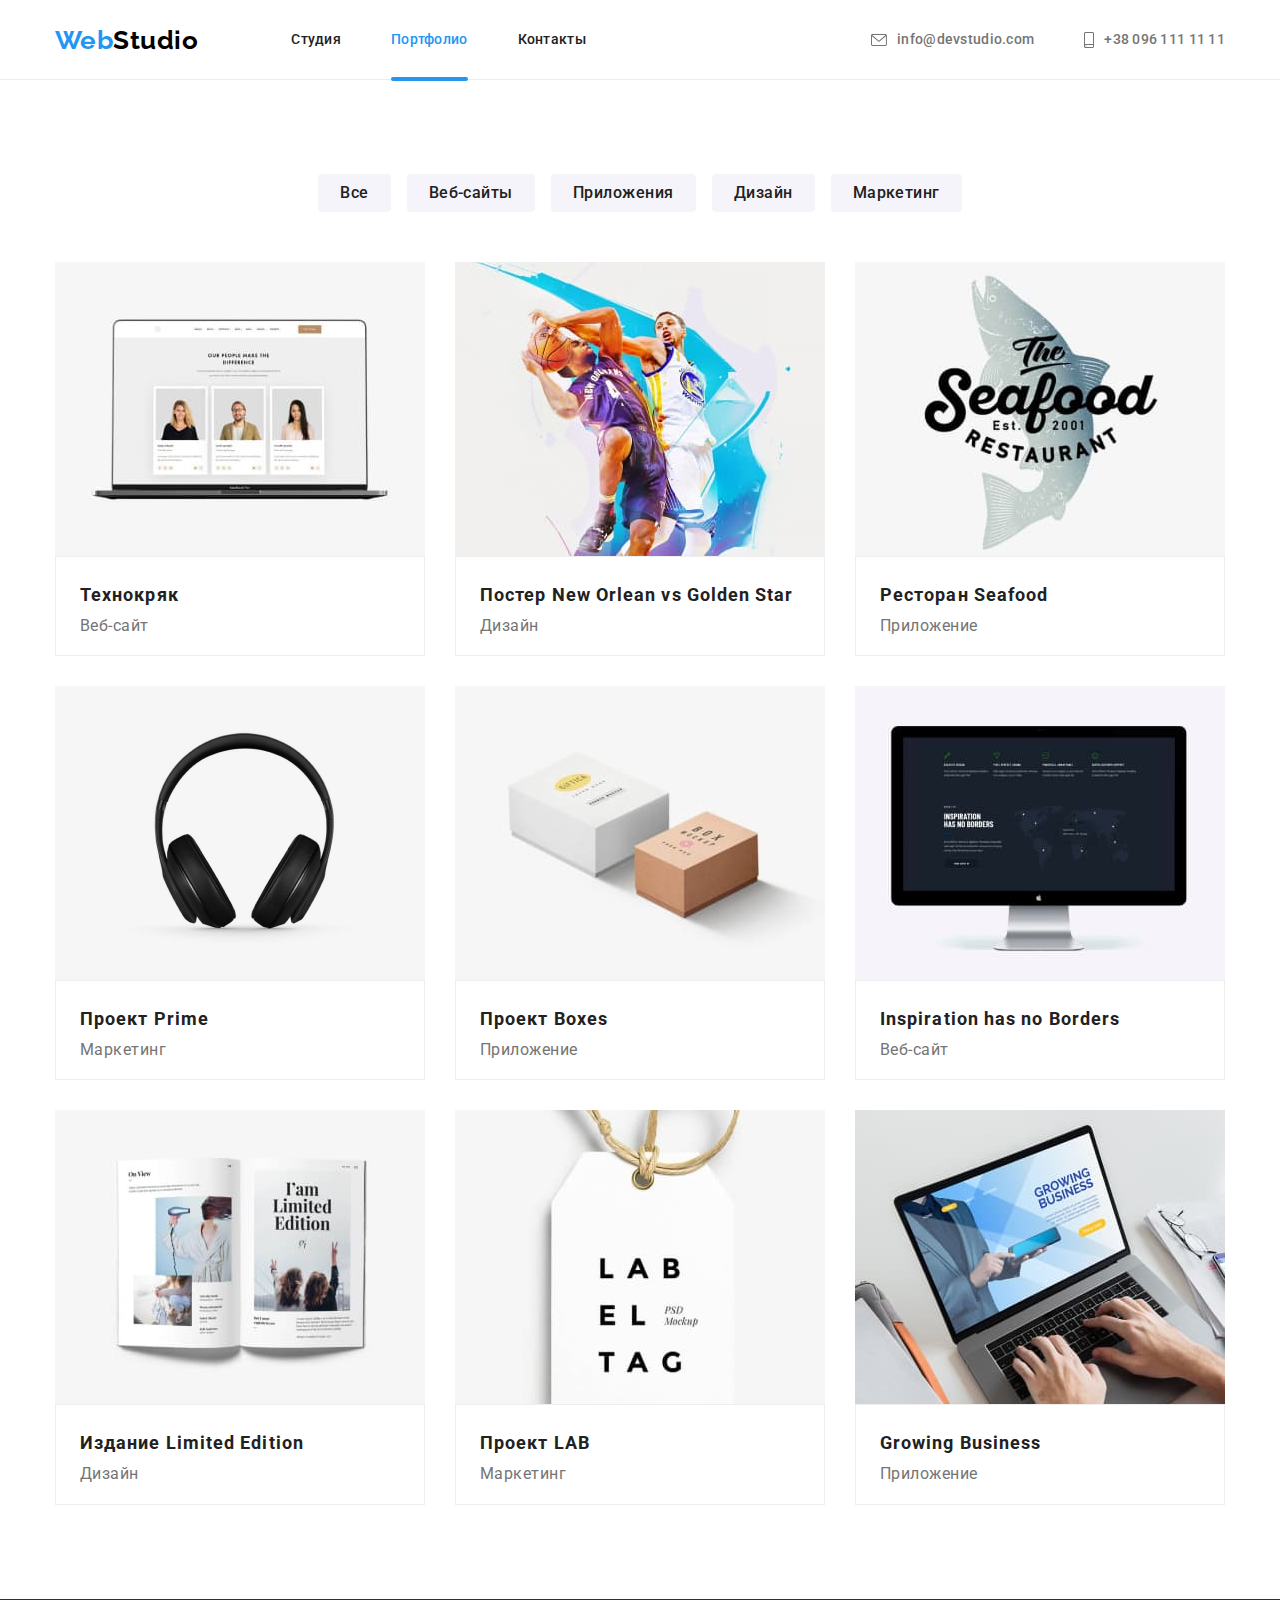
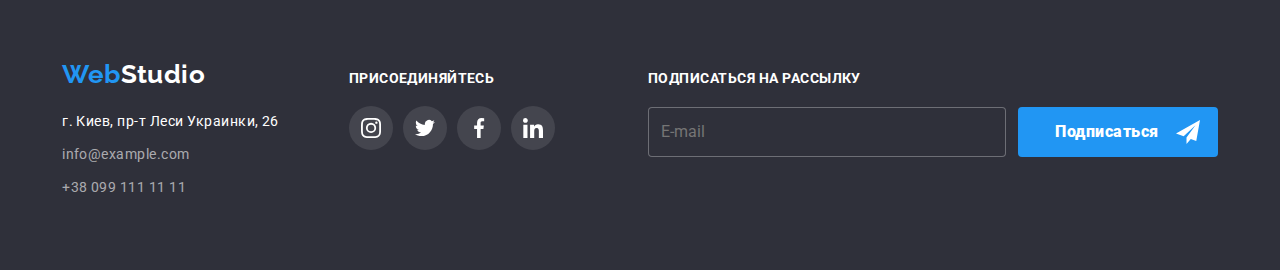
==== commit c6cf5225: "Исправляет ошибки" ====
--- a/portfolio.html
+++ b/portfolio.html
@@ -112,10 +112,31 @@
                     <li class="portfolio-list__grid">
                         <a href="" class="portfolio-list__grid-link">
                             <div class="portfolio-list__card-icon">
+                                <picture>
+                                    <source
+                                      srcset="
+                                        ./images/photo-portf1.jpg     1x,
+                                        ./images/photo-portf1-2x.jpg 2x
+                                      "
+                                      media="(min-width: 1200px)"
+                                    />
+                                    <source
+                                      srcset="
+                                        ./images/photo-portf1-tab.jpg    1x,
+                                        ./images/photo-portf1-tab-2x.jpg 2x
+                                      "
+                                      media="(min-width: 768px)"
+                                    />
+                                    <source
+                                      srcset="
+                                        ./images/photo-portf1-mob.jpg    1x,
+                                        ./images/photo-portf1-mob-2x.jpg 2x
+                                      "
+                                      media="(min-width: 320px)"
+                                    />
                                 <img 
-                                srcset="./images/photo-portf1.jpg 1x, 
-                                ./images/photo-portf1-2x.jpg 2x" 
-                                        src="./images/photo-portf1.jpg" alt="ноутбук" width="100%">
+                                 src="./images/photo-portf1.jpg" alt="ноутбук" width="100%">
+                                </picture>
                                 <p class="portfolio-list__card-desc">Технокряк это современная площадка распространения коронавируса. Компании используют эту платформу для цифрового шпионажа и атак на защищённые сервера конкурентов.</p>
                             </div>
                             <div class="portfolio-list__card-content"> 
@@ -128,10 +149,32 @@
                     <li class="portfolio-list__grid">
                         <a href="" class="portfolio-list__grid-link">
                            <div class="portfolio-list__card-icon">
-                            <img 
-                            srcset="./images/photo-portf2.jpg 1x, 
-                            ./images/photo-portf2-2x.jpg 2x" 
+                            
+                            <picture>
+                                <source
+                                  srcset="
+                                    ./images/photo-portf2.jpg     1x,
+                                    ./images/photo-portf2-2x.jpg 2x
+                                  "
+                                  media="(min-width: 1200px)"
+                                />
+                                <source
+                                  srcset="
+                                    ./images/photo-portf2-tab.jpg    1x,
+                                    ./images/photo-portf2-tab-2x.jpg 2x
+                                  "
+                                  media="(min-width: 768px)"
+                                />
+                                <source
+                                  srcset="
+                                    ./images/photo-portf2-mob.jpg    1x,
+                                    ./images/photo-portf2-mob-2x.jpg 2x
+                                  "
+                                  media="(min-width: 320px)"
+                                />
+                                <img 
                             src="./images/photo-portf2.jpg" alt="Постер баскетболистов" width="100%">
+                            </picture>
                             <p class="portfolio-list__card-desc">Технокряк это современная площадка распространения коронавируса. Компании используют эту платформу для цифрового шпионажа и атак на защищённые сервера конкурентов.</p>
                             </div>
                             <div class="portfolio-list__card-content">
@@ -144,10 +187,31 @@
                     <li class="portfolio-list__grid">
                         <a href="" class="portfolio-list__grid-link">
                            <div class="portfolio-list__card-icon">
+                            <picture>
+                                <source
+                                  srcset="
+                                    ./images/photo-portf3.jpg     1x,
+                                    ./images/photo-portf3-2x.jpg 2x
+                                  "
+                                  media="(min-width: 1200px)"
+                                />
+                                <source
+                                  srcset="
+                                    ./images/photo-portf3-tab.jpg    1x,
+                                    ./images/photo-portf3-tab-2x.jpg 2x
+                                  "
+                                  media="(min-width: 768px)"
+                                />
+                                <source
+                                  srcset="
+                                    ./images/photo-portf3-mob.jpg    1x,
+                                    ./images/photo-portf3-mob-2x.jpg 2x
+                                  "
+                                  media="(min-width: 320px)"
+                                />
                             <img 
-                            srcset="./images/photo-portf3.jpg 1x, 
-                            ./images/photo-portf3-2x.jpg 2x" 
                             src="./images/photo-portf3.jpg" alt="ресторан Seafood" width="100%">
+                            </picture>
                             <p class="portfolio-list__card-desc">Технокряк это современная площадка распространения коронавируса. Компании используют эту платформу для цифрового шпионажа и атак на защищённые сервера конкурентов.</p>
                             </div>
                             <div class="portfolio-list__card-content">
@@ -160,10 +224,32 @@
                     <li class="portfolio-list__grid">
                         <a href="" class="portfolio-list__grid-link">
                            <div class="portfolio-list__card-icon">
-                            <img 
-                            srcset="./images/photo-portf4.jpg 1x, 
-                            ./images/photo-portf4-2x.jpg 2x" 
+                            
+                            <picture>
+                                <source
+                                  srcset="
+                                    ./images/photo-portf4.jpg     1x,
+                                    ./images/photo-portf4-2x.jpg 2x
+                                  "
+                                  media="(min-width: 1200px)"
+                                />
+                                <source
+                                  srcset="
+                                    ./images/photo-portf4-tab.jpg    1x,
+                                    ./images/photo-portf4-tab-2x.jpg 2x
+                                  "
+                                  media="(min-width: 768px)"
+                                />
+                                <source
+                                  srcset="
+                                    ./images/photo-portf4-mob.jpg    1x,
+                                    ./images/photo-portf4-mob-2x.jpg 2x
+                                  "
+                                  media="(min-width: 320px)"
+                                />
+                                <img 
                             src="./images/photo-portf4.jpg" alt="наушники" width="100%">
+                            </picture>
                             <p class="portfolio-list__card-desc">Технокряк это современная площадка распространения коронавируса. Компании используют эту платформу для цифрового шпионажа и атак на защищённые сервера конкурентов.</p>
                             </div>
                             <div class="portfolio-list__card-content">
@@ -176,10 +262,31 @@
                     <li class="portfolio-list__grid">
                         <a href="" class="portfolio-list__grid-link">
                            <div class="portfolio-list__card-icon">
+                            <picture>
+                                <source
+                                  srcset="
+                                    ./images/photo-portf5.jpg     1x,
+                                    ./images/photo-portf5-2x.jpg 2x
+                                  "
+                                  media="(min-width: 1200px)"
+                                />
+                                <source
+                                  srcset="
+                                    ./images/photo-portf5-tab.jpg    1x,
+                                    ./images/photo-portf5-tab-2x.jpg 2x
+                                  "
+                                  media="(min-width: 768px)"
+                                />
+                                <source
+                                  srcset="
+                                    ./images/photo-portf5-mob.jpg    1x,
+                                    ./images/photo-portf5-mob-2x.jpg 2x
+                                  "
+                                  media="(min-width: 320px)"
+                                />
                             <img 
-                            srcset="./images/photo-portf5.jpg 1x, 
-                            ./images/photo-portf5-2x.jpg 2x" 
                             src="./images/photo-portf5.jpg" alt="коробки" width="100%">
+                            </picture>
                             <p class="portfolio-list__card-desc">Технокряк это современная площадка распространения коронавируса. Компании используют эту платформу для цифрового шпионажа и атак на защищённые сервера конкурентов.</p>
                             </div>
                             <div class="portfolio-list__card-content">
@@ -192,10 +299,31 @@
                     <li class="portfolio-list__grid">
                         <a href="" class="portfolio-list__grid-link">
                            <div class="portfolio-list__card-icon">
+                            <picture>
+                                <source
+                                  srcset="
+                                    ./images/photo-portf6.jpg     1x,
+                                    ./images/photo-portf6-2x.jpg 2x
+                                  "
+                                  media="(min-width: 1200px)"
+                                />
+                                <source
+                                  srcset="
+                                    ./images/photo-portf6-tab.jpg    1x,
+                                    ./images/photo-portf6-tab-2x.jpg 2x
+                                  "
+                                  media="(min-width: 768px)"
+                                />
+                                <source
+                                  srcset="
+                                    ./images/photo-portf6-mob.jpg    1x,
+                                    ./images/photo-portf6-mob-2x.jpg 2x
+                                  "
+                                  media="(min-width: 320px)"
+                                />
                             <img 
-                            srcset="./images/photo-portf6.jpg 1x, 
-                            ./images/photo-portf6-2x.jpg 2x" 
                             src="./images/photo-portf6.jpg" alt="монитор" width="100%">
+                            </picture>
                             <p class="portfolio-list__card-desc">Технокряк это современная площадка распространения коронавируса. Компании используют эту платформу для цифрового шпионажа и атак на защищённые сервера конкурентов.</p>
                             </div>
                             <div class="portfolio-list__card-content">
@@ -208,10 +336,31 @@
                     <li class="portfolio-list__grid">
                         <a href="" class="portfolio-list__grid-link">
                            <div class="portfolio-list__card-icon">
+                            <picture>
+                                <source
+                                  srcset="
+                                    ./images/photo-portf7.jpg     1x,
+                                    ./images/photo-portf7-2x.jpg 2x
+                                  "
+                                  media="(min-width: 1200px)"
+                                />
+                                <source
+                                  srcset="
+                                    ./images/photo-portf7-tab.jpg    1x,
+                                    ./images/photo-portf7-tab-2x.jpg 2x
+                                  "
+                                  media="(min-width: 768px)"
+                                />
+                                <source
+                                  srcset="
+                                    ./images/photo-portf7-mob.jpg    1x,
+                                    ./images/photo-portf7-mob-2x.jpg 2x
+                                  "
+                                  media="(min-width: 320px)"
+                                />
                             <img 
-                            srcset="./images/photo-portf7.jpg 1x, 
-                            ./images/photo-portf7-2x.jpg 2x" 
                             src="./images/photo-portf7.jpg" alt="журнал" width="100%">
+                            </picture>
                             <p class="portfolio-list__card-desc">Технокряк это современная площадка распространения коронавируса. Компании используют эту платформу для цифрового шпионажа и атак на защищённые сервера конкурентов.</p>
                             </div>
                             <div class="portfolio-list__card-content">
@@ -224,10 +373,31 @@
                     <li class="portfolio-list__grid">
                         <a href="" class="portfolio-list__grid-link">
                            <div class="portfolio-list__card-icon">
+                            <picture>
+                                <source
+                                  srcset="
+                                    ./images/photo-portf8.jpg     1x,
+                                    ./images/photo-portf8-2x.jpg 2x
+                                  "
+                                  media="(min-width: 1200px)"
+                                />
+                                <source
+                                  srcset="
+                                    ./images/photo-portf8-tab.jpg    1x,
+                                    ./images/photo-portf8-tab-2x.jpg 2x
+                                  "
+                                  media="(min-width: 768px)"
+                                />
+                                <source
+                                  srcset="
+                                    ./images/photo-portf8-mob.jpg    1x,
+                                    ./images/photo-portf8-mob-2x.jpg 2x
+                                  "
+                                  media="(min-width: 320px)"
+                                />
                             <img 
-                            srcset="./images/photo-portf8.jpg 1x, 
-                            ./images/photo-portf8-2x.jpg 2x" 
                             src="./images/photo-portf8.jpg" alt="Проект LAB" width="100%">
+                            </picture>
                             <p class="portfolio-list__card-desc">Технокряк это современная площадка распространения коронавируса. Компании используют эту платформу для цифрового шпионажа и атак на защищённые сервера конкурентов.</p>
                             </div>
                             <div class="portfolio-list__card-content">
@@ -240,10 +410,31 @@
                     <li class="portfolio-list__grid">
                         <a href="" class="portfolio-list__grid-link">
                            <div class="portfolio-list__card-icon">
+                            <picture>
+                                <source
+                                  srcset="
+                                    ./images/photo-portf9.jpg     1x,
+                                    ./images/photo-portf9-2x.jpg 2x
+                                  "
+                                  media="(min-width: 1200px)"
+                                />
+                                <source
+                                  srcset="
+                                    ./images/photo-portf9-tab.jpg    1x,
+                                    ./images/photo-portf9-tab-2x.jpg 2x
+                                  "
+                                  media="(min-width: 768px)"
+                                />
+                                <source
+                                  srcset="
+                                    ./images/photo-portf9-mob.jpg    1x,
+                                    ./images/photo-portf9-mob-2x.jpg 2x
+                                  "
+                                  media="(min-width: 320px)"
+                                />
                             <img 
-                            srcset="./images/photo-portf9.jpg 1x, 
-                            ./images/photo-portf9-2x.jpg 2x" 
                             src="./images/photo-portf9.jpg" alt="ноутбук" width="100%">
+                            </picture>
                             <p class="portfolio-list__card-desc">Технокряк это современная площадка распространения коронавируса. Компании используют эту платформу для цифрового шпионажа и атак на защищённые сервера конкурентов.</p>
                             </div>
                             <div class="portfolio-list__card-content">
--- a/css/main.min.css
+++ b/css/main.min.css
@@ -1 +1 @@
-:root{--primary-text-color: #757575;--title-text-color: #212121;--accent-color: #2196F3;--secondary-light-color: #F5F4FA}*{box-sizing:border-box}ul{padding:0;margin:0;list-style:none}body{background-color:#fff;color:var(--primary-text-color);font-family:Roboto,sans-serif;letter-spacing:.03em}.section{padding-top:60px}@media screen and (min-width: 480px){.section{padding-top:94px}}.section-title{margin-top:0;margin-bottom:50px;color:var(--title-text-color);font-family:Roboto,sans-serif;font-weight:700;font-size:28px;line-height:1.14;text-align:center}@media screen and (min-width: 1200px){.section-title{font-size:36px;line-height:1.16}}button{cursor:pointer}a{text-decoration:none}img{display:block;max-width:100%;height:auto}.container{margin-left:auto;margin-right:auto;width:100%;padding-left:15px;padding-right:15px}@media screen and (min-width: 480px){.container{width:480px}}@media screen and (min-width: 768px){.container{width:768px}}@media screen and (min-width: 1200px){.container{width:1200px}}.menu_open_btn-icon,.subscription__button,.join__link,.modal__field-polisy,.modal__close-icon,.modal__close-button,.client-list__link,.social-team__link,.work-list__cont,.feature-list__icon,.contact-nav__contact,.main-nav{display:flex;align-items:center}header{width:100%;height:60px;border-bottom:1px solid #ececec}@media screen and (min-width: 768px){header{height:80px}}nav{display:flex}.main-nav{margin-top:10px}@media screen and (min-width: 768px){.main-nav{margin-top:0}}.site-nav{display:none}@media screen and (min-width: 768px){.site-nav{display:flex}}.site-nav__item+.site-nav__item{margin-left:50px}.site-nav__link{display:block;padding-top:32px;padding-bottom:32px;font-weight:500;font-size:14px;line-height:1.14;letter-spacing:.02em;text-decoration:none;position:relative}.site-nav__link.current,.mob-menu__link.current{color:var(--accent-color)}.site-nav__link.current::after{content:"";position:absolute;bottom:-1px;display:block;width:100%;height:4px;background-color:var(--accent-color);border-radius:2px}.site-nav__link,.mob-menu__link{color:var(--title-text-color);transition:250ms cubic-bezier(0.4, 0, 0.2, 1)}.site-nav__link:hover,.site-nav__link:focus,.mob-menu__link:hover,.mob-menu__link:focus{color:var(--accent-color)}.contact-nav{margin-left:auto;display:none}@media screen and (min-width: 768px){.contact-nav{display:block}}@media screen and (min-width: 1200px){.contact-nav{display:flex}}@media screen and (min-width: 1200px){.contact-nav__item+.contact-nav__item{margin-left:50px}}@media screen and (max-width: 1199px){.contact-nav__item:not(:last-child){margin-bottom:10px}}.contact-nav__contact{color:#757575;transition:250ms cubic-bezier(0.4, 0, 0.2, 1);font-weight:500;font-size:14px;line-height:1.14;letter-spacing:.02em;text-decoration:none}@media screen and (min-width: 1200px){.contact-nav__contact{padding:32px 0}}.contact-nav__contact:hover,.contact-nav__contact:focus{color:var(--accent-color)}.contact-nav__icon{fill:currentColor;margin-right:10px}.main-nav__logo{font-family:Raleway,sans-serif;font-weight:700;font-size:24px;line-height:1.16;text-decoration:none;color:#000;margin-right:84px}@media screen and (min-width: 1200px){.main-nav__logo{font-size:26px;line-height:1.19;margin-right:93px}}.main-nav__accent{color:var(--accent-color)}.footer__logo{font-family:Raleway,sans-serif;font-weight:700;font-size:26px;line-height:1.19;text-decoration:none;color:#fff;display:block;margin-bottom:20px}.footer__accent{color:var(--accent-color)}.hero{background-color:#2f303a;background-image:linear-gradient(to right, rgba(47, 48, 58, 0.4), rgba(47, 48, 58, 0.4)),url("../images/background_hero_mob.jpg");background-repeat:no-repeat;background-size:cover;background-position:center;height:600px;max-width:1600px;margin:0 auto;text-align:center;padding-top:200px;padding-bottom:200px}@media(min-device-pixel-ratio: 2),(min-resolution: 192dpi),(min-resolution: 2dppx){.hero{background-image:linear-gradient(to right, rgba(47, 48, 58, 0.4), rgba(47, 48, 58, 0.4)),url("../images/background_hero_mob-2x.jpg")}}@media screen and (min-width: 768px){.hero{background-image:linear-gradient(to right, rgba(47, 48, 58, 0.4), rgba(47, 48, 58, 0.4)),url("../images/background_hero_tab.jpg")}}@media screen and (min-width: 768px)and (min-device-pixel-ratio: 2),screen and (min-width: 768px)and (min-resolution: 192dpi),screen and (min-width: 768px)and (min-resolution: 2dppx){.hero{background-image:linear-gradient(to right, rgba(47, 48, 58, 0.4), rgba(47, 48, 58, 0.4)),url("../images/background_hero_tab-2x.jpg")}}@media screen and (min-width: 1200px){.hero{background-image:linear-gradient(to right, rgba(47, 48, 58, 0.4), rgba(47, 48, 58, 0.4)),url("../images/background_hero.jpg")}}@media screen and (min-width: 1200px)and (min-device-pixel-ratio: 2),screen and (min-width: 1200px)and (min-resolution: 192dpi),screen and (min-width: 1200px)and (min-resolution: 2dppx){.hero{background-image:linear-gradient(to right, rgba(47, 48, 58, 0.4), rgba(47, 48, 58, 0.4)),url("../images/background_hero-2x.jpg")}}.hero__title{margin-top:0;margin-bottom:30px;color:#fff;font-style:400;font-weight:900;font-size:26px;line-height:1.61;letter-spacing:.06em;text-transform:uppercase}@media screen and (min-width: 1200px){.hero__title{font-size:44px;line-height:1.36}}.button{display:inline-block;border-radius:4px;color:#fff;background-color:var(--accent-color);font-family:Roboto,sans-serif;letter-spacing:.03em;text-align:center}.hero__button{min-width:200px;padding:10px 32px;border:none;color:#fff;background-color:var(--accent-color);font-weight:700;font-size:16px;line-height:1.87;letter-spacing:.06em}.button.secondary{padding:6px 22px;color:var(--title-text-color);background-color:var(--secondary-light-color);font-weight:500;font-size:16px;line-height:1.6}@media screen and (min-width: 768px){.feature-list{display:flex;flex-wrap:wrap}}@media screen and (min-width: 1200px){.feature-list{flex-wrap:nowrap}}.feature-list__item{width:100%;margin-bottom:30px}@media screen and (min-width: 768px){.feature-list__item{width:354px}}@media screen and (min-width: 1200px){.feature-list__item{width:270px}}.feature-list__icon{justify-content:center;width:100%;height:120px;margin-bottom:30px;background-color:var(--secondary-light-color)}@media screen and (min-width: 768px){.feature-list__icon{width:354px}}@media screen and (min-width: 1200px){.feature-list__icon{width:270px}}@media screen and (min-width: 768px){.feature-list__item:nth-child(2n){margin-left:30px}}@media screen and (min-width: 1200px){.feature-list__item+.feature-list__item{margin-left:30px}}.feature-list__title{margin-top:0;margin-bottom:10px;color:var(--title-text-color);font-weight:700;font-size:14px;line-height:1.14;text-transform:uppercase}@media screen and (max-width: 767px){.feature-list__title{text-align:center}}.feature-list__text{font-size:14px;line-height:1.71;margin:0}.work{padding-bottom:94px}@media screen and (max-width: 1199px){.work{display:none}}.work-list{display:flex}.work-list__item+.work-list__item{margin-left:30px}.work-list__item{position:relative;display:flex;align-items:flex-end}.work-list__cont{position:absolute;justify-content:center;width:370px;height:70px;background-color:rgba(47,48,58,.8)}.work-list__text{margin:0;font-weight:700;font-size:14px;line-height:1.16;letter-spacing:.03em;text-transform:uppercase;color:#fff}.team{background-color:var(--secondary-light-color);padding-bottom:94px}@media screen and (min-width: 768px){.team-list{display:flex;flex-wrap:wrap}}@media screen and (min-width: 1200px){.team-list{flex-wrap:nowrap}}@media screen and (min-width: 768px){.team-list__item:nth-child(2n){margin-left:30px}}@media screen and (min-width: 1200px){.team-list__item+.team-list__item{margin-left:30px}}.team-list__item{background-color:#fff;box-shadow:0px 1px 3px rgba(0,0,0,.12),0px 1px 1px rgba(0,0,0,.14),0px 2px 1px rgba(0,0,0,.2);border-radius:0px 0px 4px 4px;width:100%;margin-bottom:30px}@media screen and (min-width: 768px){.team-list__item{width:354px}}@media screen and (min-width: 1200px){.team-list__item{width:270px;margin-bottom:0px}}.team-list__title{margin-top:0;margin-bottom:10px;color:var(--title-text-color);font-weight:500;font-size:16px;line-height:1.18}.team-list__text{margin-top:0;margin-bottom:16px;font-size:16px;line-height:1.18}.team-content{padding-top:30px;padding-bottom:30px;text-align:center}.social{display:flex;padding:0;margin:0}.social-team{padding-right:122px;padding-left:122px}@media screen and (min-width: 768px){.social-team{padding-right:74px;padding-left:74px}}@media screen and (min-width: 1200px){.social-team{padding-right:32px;padding-left:32px}}.social-team>li:not(:last-child){width:calc((100% - 30px)/4);margin-right:10px}.social-team__link{justify-content:center;padding:0;border:none;border-radius:50px;width:44px;height:44px;color:#afb1b8;transition:250ms cubic-bezier(0.4, 0, 0.2, 1)}.social-team__link:hover,.social-team__link:focus{background-color:var(--accent-color);color:#fff}.social-team__icon{fill:currentColor}.client{padding-bottom:94px}.client-list{display:flex;flex-wrap:wrap;justify-content:center}.client-list__item{width:100%;margin-bottom:30px;width:calc((100% - 60px)/2);margin-right:30px}@media screen and (min-width: 768px){.client-list__item{width:calc(33.3333333333% - 30px)}}@media screen and (min-width: 1200px){.client-list__item{margin-bottom:0;width:calc(16.6666666667% - 30px)}}@media screen and (max-width: 767px){.client-list .client-list__item:nth-child(even){margin-right:0}}@media screen and (min-width: 768px){.client-list .client-list__item:nth-child(3n){margin-right:0}}@media screen and (min-width: 1200px){.client-list .client-list__item:not(:last-child){margin-right:30px}}.client-list__link{color:#afb1b8;justify-content:center;height:90px;border:1px solid #afb1b8;border-radius:4px;transition:250ms cubic-bezier(0.4, 0, 0.2, 1)}@media screen and (min-width: 768px){.client-list__link{width:226px}}@media screen and (min-width: 1200px){.client-list__link{width:170px}}.client-list__link:hover,.client-list__link:focus{border-color:var(--accent-color);color:var(--accent-color)}.client-list__icon{fill:currentColor}.portfolio{padding-top:60px;padding-bottom:60px}@media screen and (min-width: 1200px){.portfolio{padding-top:94px;padding-bottom:94px}}.filter-section button{transition:250ms cubic-bezier(0.4, 0, 0.2, 1);border:none}.filter-section button:hover,.filter-section button:focus{color:#fff;background-color:var(--accent-color);box-shadow:0px 3px 1px rgba(0,0,0,.1),0px 1px 2px rgba(0,0,0,.08),0px 2px 2px rgba(0,0,0,.12)}.filter-section{display:flex;flex-wrap:wrap;justify-content:flex-start;margin-bottom:40px}@media screen and (min-width: 768px){.filter-section{flex-wrap:nowrap;justify-content:center;margin-bottom:30px}}@media screen and (min-width: 1200px){.filter-section{margin-bottom:50px}}.filter-section__item:not(:last-child){margin-right:8px}@media screen and (min-width: 768px){.filter-section__item+.filter-section__item{margin-left:8px}}.portfolio-list{display:flex;flex-wrap:wrap}.portfolio-list__grid{margin-bottom:30px;border-top:none;width:100%;transition:250ms cubic-bezier(0.4, 0, 0.2, 1)}.portfolio-list__grid:hover,.portfolio-list__grid:focus{box-shadow:0px 1px 1px rgba(0,0,0,.12),0px 4px 4px rgba(0,0,0,.06),1px 4px 6px rgba(0,0,0,.16)}@media screen and (min-width: 768px){.portfolio-list__grid{width:354px;margin-right:30px}}@media screen and (min-width: 1200px){.portfolio-list__grid{width:370px}}@media screen and (min-width: 480px)and (max-width: 1199px){.portfolio-list__grid:nth-child(even){margin-right:0}}@media screen and (min-width: 1200px){.portfolio-list__grid:nth-child(3n){margin-right:0}}.portfolio-list__grid:last-child{margin-bottom:0}@media screen and (min-width: 1200px){.portfolio-list__grid:nth-last-child(-n+3){margin-bottom:0}}.portfolio-list img{margin-top:0;display:block;max-width:100%;height:auto}.portfolio-list__card-content{padding:20px 24px;border:1px solid #eee}.portfolio-list__title{margin-top:0;margin-bottom:4px;color:var(--title-text-color);font-weight:bold;font-size:18px;line-height:2;letter-spacing:.06em}.portfolio-list__card-icon{position:relative;overflow:hidden}.portfolio-list__card-desc{position:absolute;top:0;padding:63px 24px 63px 24px;align-items:center;width:100%;height:100%;background-color:rgba(33,149,243,.9);margin:0;color:#fff;font-weight:400;font-size:18px;line-height:1.56;transform:translateY(100%);transition:250ms cubic-bezier(0.4, 0, 0.2, 1)}.portfolio-list__grid-link{text-decoration:none;color:var(--primary-text-color);transition:250ms cubic-bezier(0.4, 0, 0.2, 1)}.portfolio-list__grid-link:hover .portfolio-list__card-desc,.portfolio-list__grid-link:focus .portfolio-list__card-desc{transform:translateY(0px)}.backdrop{position:fixed;top:0;left:0;width:100%;height:100%;background-color:rgba(0,0,0,.5);visibility:visible;opacity:1;transition:opacity 250ms cubic-bezier(0.4, 0, 0.2, 1)}.backdrop.is-hidden{pointer-events:none;opacity:0}label{cursor:default}.modal{position:absolute;top:50%;left:50%;transform:translate(-50%, -50%);padding:40px;width:100%;height:581px;box-shadow:0px 1px 3px rgba(0,0,0,.12),0px 1px 1px rgba(0,0,0,.14),0px 2px 1px rgba(0,0,0,.2);border-radius:4px;background-color:#fff}@media screen and (min-width: 480px){.modal{width:450px}}@media screen and (min-width: 1200px){.modal{width:528px}}.modal__close-button{padding:0;margin:0;justify-content:center;border-radius:50px;height:30px;width:30px;position:absolute;top:8px;right:8px;background-color:#fff;z-index:1;border:1px solid rgba(0,0,0,.1);transition:250ms cubic-bezier(0.4, 0, 0.2, 1)}.modal__close-button:hover,.modal__close-button:focus{fill:var(--accent-color)}.modal__close-icon{justify-content:center;padding:0;border:none;border-radius:50px;width:18px;height:18px}.modal__description{font-weight:700;font-size:20px;line-height:1.15;text-align:center;color:var(--title-text-color);margin-bottom:10px;margin-top:0}.modal__form-field:nth-child(-n+4){margin-bottom:10px}.modal__form-field{display:block;position:relative}.modal__form-input{width:100%;height:38px;display:block;background-color:#fff;margin:0;padding:10px 20px;padding-left:40px;font:inherit;box-shadow:none;border:1px solid rgba(33,33,33,.2);border-radius:4px;outline:none;box-sizing:border-box;transition:250ms cubic-bezier(0.4, 0, 0.2, 1)}.modal__form-label{color:var(--primary-text-color);font-size:12px;line-height:1.16;letter-spacing:.01em;top:50%;transform:translateY(-40px)}.modal__form-icon{position:absolute;top:50%;left:10px;fill:currentColor;color:var(--title-text-color)}.modal__comment{margin-bottom:20px;height:120px}.modal__form-comment::placeholder{font-size:12px;line-height:1.16;letter-spacing:.01em;color:rgba(117,117,117,.5)}.modal__checkbox{appearance:none;-moz-appearance:none;-webkit-appearance:none;position:absolute;margin-right:7px}.modal__icon-checkbox{margin-right:7px}.modal__field-polisy.check{display:flex;justify-content:center}.modal__icon-checkbox{display:inline-block;width:16px;height:15px;margin-right:5px;border:2px solid #212121;border-radius:4px;transition:250ms cubic-bezier(0.4, 0, 0.2, 1)}.modal__checkbox:checked+.modal__icon-checkbox{background-color:var(--accent-color);border-color:var(--accent-color);background-image:url(../images/icon-check.svg);background-origin:border-box;background-size:contain;background-repeat:no-repeat}.modal__checkbox-link{color:var(--accent-color);text-decoration:underline}.modal__field-polisy{margin-bottom:30px}.modal__checkbox-policy{font-size:14px;line-height:1.71;letter-spacing:.03em;color:var(--primary-text-color)}.modal__form-field:focus-within>.modal__form-icon{fill:var(--accent-color)}.modal__form-field:focus-within>.modal__form-input{border:1px solid var(--accent-color)}.backdrop textarea{padding:10px 20px;padding-left:16px;font:inherit;position:relative;width:100%;height:120px;resize:none;box-shadow:none;border:1px solid rgba(33,33,33,.2);border-radius:4px;outline:none}.backdrop textarea:focus{border:1px solid var(--accent-color)}.modal__button-submit{display:flex;justify-content:center}.backdrop .button{border:none;box-shadow:0px 4px 4px rgba 0,0,0,.15;display:inline-block;vertical-align:middle;font-weight:700;font-size:16px;line-height:1.87;text-decoration:none;border-radius:4px;min-width:200px;min-height:50px;letter-spacing:.06em}address{font-style:normal}.footer{background-color:#2f303a;padding-top:60px;padding-bottom:60px}@media screen and (max-width: 1199px){.footer-container{text-align:center}}@media screen and (min-width: 768px){.footer-container{display:flex;flex-wrap:wrap;align-items:baseline;justify-content:center}}@media screen and (min-width: 1200px){.footer-container{flex-wrap:nowrap}}.footer__actual-address{color:#fff;font-size:14px;line-height:1.71;text-decoration:none}.footer__contact{color:rgba(255,255,255,.6);font-size:14px;line-height:1.71;text-decoration:none}.footer__contact-list .footer__item+.footer__item{margin-top:9px}.footer__contact-list a{transition:250ms cubic-bezier(0.4, 0, 0.2, 1)}.footer__contact-list a:hover,.footer__contact-list a:focus{color:var(--accent-color)}.footer__contact-list{margin-bottom:60px}@media screen and (min-width: 1200px){.footer__contact-list{margin-bottom:0}}.join__text{font-weight:700;font-size:14px;line-height:1.16;letter-spacing:.03em;text-transform:uppercase;color:#fff}.join{width:206px;margin-bottom:60px;margin-left:auto;margin-right:auto}@media screen and (min-width: 768px){.join{margin-left:165px;margin-right:0}}@media screen and (min-width: 1200px){.join{margin-left:70px}}.join__icon{fill:currentColor}.join__link{justify-content:center;padding:0;border:none;background-color:rgba(255,255,255,.1);border-radius:50px;width:44px;height:44px;color:#fff;transition:250ms cubic-bezier(0.4, 0, 0.2, 1)}.join__link:hover,.join__link:focus{background-color:var(--accent-color);color:#fff}.join__item:not(:last-child){width:calc((100% - 30px)/4);margin-right:10px}@media screen and (min-width: 1200px){.subscription{margin-left:93px}}@media screen and (min-width: 1200px){.subscription__form{display:flex}}.subscription__join-in{font-weight:700;font-size:14px;line-height:1.14;color:#fff;text-transform:uppercase;margin-bottom:20px}.subscription__mail{width:100%;height:50px;border:1px solid rgba(255,255,255,.3);box-sizing:border-box;border-radius:4px;background-color:#2f303a;padding-left:12px;color:var(--primary-text-color);margin-right:12px;margin-bottom:20px}@media screen and (min-width: 1200px){.subscription__mail{width:358px;margin-bottom:0}}.subscription__button{position:relative;bottom:0;right:0;width:200px;height:50px;justify-content:left;font-weight:900;padding-top:10px;padding-bottom:10px;padding-left:29px;padding-right:28px;overflow:hidden;border:0em}.subscription__icon{position:absolute;right:18px;margin-left:10px;top:50%;transform:translatey(-50%)}.menu_open_btn,.menu_close_btn{width:40px;height:40px;display:block;margin-left:auto;background-color:#fff;border:none}@media screen and (min-width: 768px){.menu_open_btn,.menu_close_btn{display:none}}.menu_open_btn-icon{justify-content:center;padding:0;border:none;width:24px;height:16px;fill:currentColor;transition:250ms cubic-bezier(0.4, 0, 0.2, 1)}.menu_open_btn-icon:hover,.menu_open_btn-icon:focus{fill:var(--accent-color)}@media screen and (min-width: 768px){.menu_open_btn-icon{display:none}}.mob-menu{position:fixed;background-color:#fff;width:100vw;height:100vh;top:0;left:0;padding-top:10px;padding-bottom:10px;z-index:1}.mob-menu .container{height:100%;display:flex;flex-direction:column;justify-content:space-between}.mob-menu.is-hidden{pointer-events:none;opacity:0}.mob-menu__link{font-family:"Roboto";font-weight:500;font-size:40px;line-height:1.175;letter-spacing:.02em;color:#212121;text-decoration:none}.mob-contact{margin-bottom:64px}.mob-contact__tel{font-weight:500;font-size:34px;line-height:1.1764705882;letter-spacing:.02em;color:var(--accent-color)}.mob-contact__contact{font-weight:500;font-size:24px;line-height:28px;letter-spacing:.02em;color:#757575}.mob-menu__item:not(:last-child),.mob-contact__item:not(:last-child){margin-bottom:32px}.mob-soc__list{display:flex;width:25%}.mob-soc__link{font-weight:500;font-size:18px;line-height:1.2222222222;color:var(--accent-color)}.mob-soc__item:not(:last-child){border-right:1px solid rgba(33,33,33,.2);margin-right:10px;padding-right:10px}/*# sourceMappingURL=main.min.css.map */+:root{--primary-text-color: #757575;--title-text-color: #212121;--accent-color: #2196F3;--secondary-light-color: #F5F4FA}*{box-sizing:border-box}h1,h2,h3,h4,h5,h6,p{margin:0}ul{padding:0;margin:0;list-style:none}body{background-color:#fff;color:var(--primary-text-color);font-family:Roboto,sans-serif;letter-spacing:.03em}.section{padding-top:60px}@media screen and (min-width: 1200px){.section{padding-top:94px}}.section-title{margin-top:0;margin-bottom:50px;color:var(--title-text-color);font-family:Roboto,sans-serif;font-weight:700;font-size:28px;line-height:1.14;text-align:center}@media screen and (min-width: 1200px){.section-title{font-size:36px;line-height:1.16}}button{cursor:pointer}a{text-decoration:none}img{display:block;max-width:100%;height:auto}.container{margin-left:auto;margin-right:auto;width:100%;padding-left:15px;padding-right:15px}@media screen and (min-width: 480px){.container{width:480px}}@media screen and (min-width: 768px){.container{width:768px}}@media screen and (min-width: 1200px){.container{width:1200px}}.menu_open_btn-icon,.subscription__button,.join__link,.modal__field-polisy,.modal__close-icon,.modal__close-button,.client-list__link,.social-team__link,.work-list__cont,.feature-list__icon,.contact-nav__contact,.main-nav{display:flex;align-items:center}header{width:100%;height:60px;border-bottom:1px solid #ececec}@media screen and (min-width: 768px){header{height:80px}}nav{display:flex}.main-nav{margin-top:10px}@media screen and (min-width: 768px){.main-nav{margin-top:0}}.site-nav{display:none}@media screen and (min-width: 768px){.site-nav{display:flex}}.site-nav__item+.site-nav__item{margin-left:50px}.site-nav__link{display:block;padding-top:32px;padding-bottom:32px;font-weight:500;font-size:14px;line-height:1.14;letter-spacing:.02em;text-decoration:none;position:relative}.site-nav__link.current,.mob-menu__link.current{color:var(--accent-color)}.site-nav__link.current::after{content:"";position:absolute;bottom:-1px;display:block;width:100%;height:4px;background-color:var(--accent-color);border-radius:2px}.site-nav__link,.mob-menu__link{color:var(--title-text-color);transition:250ms cubic-bezier(0.4, 0, 0.2, 1)}.site-nav__link:hover,.site-nav__link:focus,.mob-menu__link:hover,.mob-menu__link:focus{color:var(--accent-color)}.contact-nav{margin-left:auto;display:none}@media screen and (min-width: 768px){.contact-nav{display:block}}@media screen and (min-width: 1200px){.contact-nav{display:flex}}@media screen and (min-width: 1200px){.contact-nav__item+.contact-nav__item{margin-left:50px}}@media screen and (max-width: 1199px){.contact-nav__item:not(:last-child){margin-bottom:10px}}.contact-nav__contact{color:#757575;transition:250ms cubic-bezier(0.4, 0, 0.2, 1);font-weight:500;font-size:14px;line-height:1.14;letter-spacing:.02em;text-decoration:none}@media screen and (min-width: 1200px){.contact-nav__contact{padding:32px 0}}.contact-nav__contact:hover,.contact-nav__contact:focus{color:var(--accent-color)}.contact-nav__icon{fill:currentColor;margin-right:10px}.main-nav__logo{font-family:Raleway,sans-serif;font-weight:700;font-size:24px;line-height:1.16;text-decoration:none;color:#000;margin-right:84px}@media screen and (min-width: 1200px){.main-nav__logo{font-size:26px;line-height:1.19;margin-right:93px}}.main-nav__accent{color:var(--accent-color)}.footer__logo{font-family:Raleway,sans-serif;font-weight:700;font-size:26px;line-height:1.19;text-decoration:none;color:#fff;display:block;margin-bottom:20px}.footer__accent{color:var(--accent-color)}.hero{background-color:#2f303a;background-image:linear-gradient(to right, rgba(47, 48, 58, 0.4), rgba(47, 48, 58, 0.4)),url("../images/background_hero_mob.jpg");background-repeat:no-repeat;background-size:cover;background-position:center;height:400px;max-width:768px;margin:0 auto;text-align:center;padding-top:118px;padding-bottom:118px}@media(min-device-pixel-ratio: 2),(min-resolution: 192dpi),(min-resolution: 2dppx){.hero{background-image:linear-gradient(to right, rgba(47, 48, 58, 0.4), rgba(47, 48, 58, 0.4)),url("../images/background_hero_mob-2x.jpg")}}@media screen and (min-width: 768px){.hero{max-width:1200px;background-image:linear-gradient(to right, rgba(47, 48, 58, 0.4), rgba(47, 48, 58, 0.4)),url("../images/background_hero_tab.jpg")}}@media screen and (min-width: 768px)and (min-device-pixel-ratio: 2),screen and (min-width: 768px)and (min-resolution: 192dpi),screen and (min-width: 768px)and (min-resolution: 2dppx){.hero{background-image:linear-gradient(to right, rgba(47, 48, 58, 0.4), rgba(47, 48, 58, 0.4)),url("../images/background_hero_tab-2x.jpg")}}@media screen and (min-width: 1200px){.hero{height:600px;max-width:1600px;padding-top:200px;padding-bottom:200px;background-image:linear-gradient(to right, rgba(47, 48, 58, 0.4), rgba(47, 48, 58, 0.4)),url("../images/background_hero.jpg")}}@media screen and (min-width: 1200px)and (min-device-pixel-ratio: 2),screen and (min-width: 1200px)and (min-resolution: 192dpi),screen and (min-width: 1200px)and (min-resolution: 2dppx){.hero{background-image:linear-gradient(to right, rgba(47, 48, 58, 0.4), rgba(47, 48, 58, 0.4)),url("../images/background_hero-2x.jpg")}}.hero__title{margin-top:0;margin-bottom:30px;color:#fff;font-style:400;font-weight:900;font-size:26px;line-height:1.61;letter-spacing:.06em;text-transform:uppercase}@media screen and (min-width: 1200px){.hero__title{font-size:44px;line-height:1.36}}.button{display:inline-block;border-radius:4px;color:#fff;background-color:var(--accent-color);font-family:Roboto,sans-serif;letter-spacing:.03em;text-align:center}.hero__button{min-width:200px;padding:10px 32px;border:none;color:#fff;background-color:var(--accent-color);font-weight:700;font-size:16px;line-height:1.87;letter-spacing:.06em}.button.secondary{padding:6px 22px;color:var(--title-text-color);background-color:var(--secondary-light-color);font-weight:500;font-size:16px;line-height:1.6}.feature-list{padding-bottom:60px}@media screen and (min-width: 768px){.feature-list{display:flex;flex-wrap:wrap}}@media screen and (min-width: 1200px){.feature-list{flex-wrap:nowrap;padding-bottom:0}}.feature-list__item{width:100%;margin-bottom:30px}@media screen and (min-width: 768px){.feature-list__item{width:354px}}@media screen and (min-width: 1200px){.feature-list__item{width:270px;margin-bottom:0}}@media screen and (max-width: 767px){.feature-list__item:last-child{margin-bottom:0}}@media screen and (min-width: 768px){.feature-list__item:nth-last-child(-n+2){margin-bottom:0}}.feature-list__icon{justify-content:center;width:100%;height:120px;margin-bottom:30px;background-color:var(--secondary-light-color)}@media screen and (min-width: 768px){.feature-list__icon{width:354px}}@media screen and (min-width: 1200px){.feature-list__icon{width:270px}}@media screen and (min-width: 768px){.feature-list__item:nth-child(2n){margin-left:30px}}@media screen and (min-width: 1200px){.feature-list__item+.feature-list__item{margin-left:30px}}.feature-list__title{margin-top:0;margin-bottom:10px;color:var(--title-text-color);font-weight:700;font-size:14px;line-height:1.14;text-transform:uppercase}@media screen and (max-width: 767px){.feature-list__title{text-align:center}}.feature-list__text{font-size:14px;line-height:1.71;margin:0}.work{padding-bottom:94px}@media screen and (max-width: 1199px){.work{display:none}}.work-list{display:flex}.work-list__item+.work-list__item{margin-left:30px}.work-list__item{position:relative;display:flex;align-items:flex-end}.work-list__cont{position:absolute;justify-content:center;width:370px;height:70px;background-color:rgba(47,48,58,.8)}.work-list__text{margin:0;font-weight:700;font-size:14px;line-height:1.16;letter-spacing:.03em;text-transform:uppercase;color:#fff}.team{background-color:var(--secondary-light-color);padding-bottom:60px}@media screen and (min-width: 1200px){.team{padding-bottom:94px}}@media screen and (min-width: 768px){.team-list{display:flex;flex-wrap:wrap}}@media screen and (min-width: 1200px){.team-list{flex-wrap:nowrap}}@media screen and (min-width: 768px){.team-list__item:nth-child(2n){margin-left:30px}}@media screen and (min-width: 1200px){.team-list__item+.team-list__item{margin-left:30px}}.team-list__item{background-color:#fff;box-shadow:0px 1px 3px rgba(0,0,0,.12),0px 1px 1px rgba(0,0,0,.14),0px 2px 1px rgba(0,0,0,.2);border-radius:0px 0px 4px 4px;width:100%;margin-bottom:30px}@media screen and (min-width: 768px){.team-list__item{width:354px}}@media screen and (min-width: 1200px){.team-list__item{width:270px;margin-bottom:0px}}.team-list__title{margin-top:0;margin-bottom:10px;color:var(--title-text-color);font-weight:500;font-size:16px;line-height:1.18}.team-list__text{margin-top:0;margin-bottom:16px;font-size:16px;line-height:1.18}.team-content{padding-top:30px;padding-bottom:30px;text-align:center}.social{display:flex;padding:0;margin:0;justify-content:center}@media screen and (min-width: 768px){.social-team{padding-right:74px;padding-left:74px}}@media screen and (min-width: 1200px){.social-team{padding-right:32px;padding-left:32px}}.social-team>li:not(:last-child){margin-right:10px}.social-team__item{width:44px}.social-team__link{justify-content:center;padding:0;border:none;border-radius:50px;width:44px;height:44px;color:#afb1b8;transition:250ms cubic-bezier(0.4, 0, 0.2, 1)}.social-team__link:hover,.social-team__link:focus{background-color:var(--accent-color);color:#fff}.social-team__icon{fill:currentColor}.client{padding-bottom:60px}@media screen and (min-width: 1200px){.client{padding-bottom:94px}}.client-list{display:flex;flex-wrap:wrap;justify-content:center}.client-list__item{width:100%;margin-bottom:30px;width:calc((100% - 60px)/2);margin-right:30px}@media screen and (min-width: 768px){.client-list__item{width:calc(33.3333333333% - 30px)}}@media screen and (min-width: 1200px){.client-list__item{margin-bottom:0;width:calc(16.6666666667% - 30px)}}@media screen and (max-width: 767px){.client-list .client-list__item:nth-child(even){margin-right:0}}@media screen and (min-width: 768px){.client-list .client-list__item:nth-child(3n){margin-right:0}}@media screen and (min-width: 1200px){.client-list .client-list__item:not(:last-child){margin-right:30px}}.client-list__link{color:#afb1b8;justify-content:center;height:90px;border:1px solid #afb1b8;border-radius:4px;transition:250ms cubic-bezier(0.4, 0, 0.2, 1)}@media screen and (min-width: 768px){.client-list__link{width:226px}}@media screen and (min-width: 1200px){.client-list__link{width:170px}}.client-list__link:hover,.client-list__link:focus{border-color:var(--accent-color);color:var(--accent-color)}.client-list__icon{fill:currentColor}.portfolio{padding-top:60px;padding-bottom:60px}@media screen and (min-width: 1200px){.portfolio{padding-top:94px;padding-bottom:94px}}.filter-section button{transition:250ms cubic-bezier(0.4, 0, 0.2, 1);border:none}.filter-section button:hover,.filter-section button:focus{color:#fff;background-color:var(--accent-color);box-shadow:0px 3px 1px rgba(0,0,0,.1),0px 1px 2px rgba(0,0,0,.08),0px 2px 2px rgba(0,0,0,.12)}.filter-section{display:flex;flex-wrap:wrap;justify-content:flex-start;margin-bottom:40px;gap:8px;row-gap:15px}@media screen and (min-width: 768px){.filter-section{flex-wrap:nowrap;justify-content:center;margin-bottom:30px}}@media screen and (min-width: 1200px){.filter-section{margin-bottom:50px}}@media screen and (min-width: 768px){.filter-section__item+.filter-section__item{margin-left:8px}}.portfolio-list{display:flex;flex-wrap:wrap}.portfolio-list__grid{margin-bottom:30px;border-top:none;width:100%;transition:250ms cubic-bezier(0.4, 0, 0.2, 1)}.portfolio-list__grid:hover,.portfolio-list__grid:focus{box-shadow:0px 1px 1px rgba(0,0,0,.12),0px 4px 4px rgba(0,0,0,.06),1px 4px 6px rgba(0,0,0,.16)}@media screen and (min-width: 768px){.portfolio-list__grid{width:354px;margin-right:30px}}@media screen and (min-width: 1200px){.portfolio-list__grid{width:370px}}@media screen and (min-width: 480px)and (max-width: 1199px){.portfolio-list__grid:nth-child(even){margin-right:0}}@media screen and (min-width: 1200px){.portfolio-list__grid:nth-child(3n){margin-right:0}}.portfolio-list__grid:last-child{margin-bottom:0}@media screen and (min-width: 1200px){.portfolio-list__grid:nth-last-child(-n+3){margin-bottom:0}}.portfolio-list img{margin-top:0;display:block;max-width:100%;height:auto}.portfolio-list__card-content{padding:20px 24px;border:1px solid #eee;flex-grow:1}.portfolio-list__title{margin-top:0;margin-bottom:4px;color:var(--title-text-color);font-weight:bold;font-size:18px;line-height:2;letter-spacing:.06em}.portfolio-list__card-icon{position:relative;overflow:hidden}.portfolio-list__card-desc{position:absolute;top:0;padding:63px 24px 63px 24px;align-items:center;width:100%;height:100%;background-color:rgba(33,149,243,.9);margin:0;color:#fff;font-weight:400;font-size:18px;line-height:1.56;transform:translateY(101%);transition:250ms cubic-bezier(0.4, 0, 0.2, 1)}.portfolio-list__grid-link{display:flex;flex-direction:column;height:100%;text-decoration:none;color:var(--primary-text-color);transition:250ms cubic-bezier(0.4, 0, 0.2, 1)}.portfolio-list__grid-link:hover .portfolio-list__card-desc,.portfolio-list__grid-link:focus .portfolio-list__card-desc{transform:translateY(0px)}.backdrop{position:fixed;top:0;left:0;width:100%;height:100%;background-color:rgba(0,0,0,.5);visibility:visible;opacity:1;transition:opacity 250ms cubic-bezier(0.4, 0, 0.2, 1)}.backdrop.is-hidden{pointer-events:none;opacity:0}label{cursor:default}.modal{position:absolute;top:50%;left:50%;transform:translate(-50%, -50%);padding:40px;width:100%;height:581px;box-shadow:0px 1px 3px rgba(0,0,0,.12),0px 1px 1px rgba(0,0,0,.14),0px 2px 1px rgba(0,0,0,.2);border-radius:4px;background-color:#fff}@media screen and (min-width: 480px){.modal{width:450px}}@media screen and (min-width: 1200px){.modal{width:528px}}.modal__close-button{padding:0;margin:0;justify-content:center;border-radius:50px;height:30px;width:30px;position:absolute;top:8px;right:8px;background-color:#fff;z-index:1;border:1px solid rgba(0,0,0,.1);transition:250ms cubic-bezier(0.4, 0, 0.2, 1)}.modal__close-button:hover,.modal__close-button:focus{fill:var(--accent-color)}.modal__close-icon{justify-content:center;padding:0;border:none;border-radius:50px;width:18px;height:18px}.modal__description{font-weight:700;font-size:20px;line-height:1.15;text-align:center;color:var(--title-text-color);margin-bottom:10px;margin-top:0}.modal__form-field:nth-child(-n+4){margin-bottom:10px}.modal__form-field{display:block;position:relative}.modal__form-input{width:100%;height:38px;display:block;background-color:#fff;margin:0;padding:10px 20px;padding-left:40px;font:inherit;box-shadow:none;border:1px solid rgba(33,33,33,.2);border-radius:4px;outline:none;box-sizing:border-box;margin-top:4px;transition:250ms cubic-bezier(0.4, 0, 0.2, 1)}.modal__form-label{color:var(--primary-text-color);font-size:12px;line-height:1.16;letter-spacing:.01em;top:50%;transform:translateY(-40px)}.modal__form-icon{position:absolute;top:50%;left:10px;fill:currentColor;color:var(--title-text-color)}.modal__form-comment{margin-bottom:20px;height:120px}.modal__form-comment::placeholder{font-size:12px;line-height:1.16;letter-spacing:.01em;color:rgba(117,117,117,.5)}.modal__checkbox{appearance:none;-moz-appearance:none;-webkit-appearance:none;position:absolute;margin-right:7px}.modal__icon-checkbox{margin-right:7px}.modal__field-polisy.check{display:flex;justify-content:center}.modal__icon-checkbox{display:inline-block;width:16px;height:15px;margin-right:5px;border:2px solid #212121;border-radius:4px;transition:250ms cubic-bezier(0.4, 0, 0.2, 1)}.modal__checkbox:checked+.modal__icon-checkbox{background-color:var(--accent-color);border-color:var(--accent-color);background-image:url(../images/icon-check.svg);background-origin:border-box;background-size:contain;background-repeat:no-repeat}.modal__checkbox-link{color:var(--accent-color);text-decoration:underline}.modal__field-polisy{margin-bottom:30px}.modal__checkbox-policy{font-size:14px;line-height:1.71;letter-spacing:.03em;color:var(--primary-text-color)}.modal__form-field:focus-within>.modal__form-icon{fill:var(--accent-color);transition:250ms cubic-bezier(0.4, 0, 0.2, 1)}.modal__form-field:focus-within>.modal__form-input{border:1px solid var(--accent-color);transition:250ms cubic-bezier(0.4, 0, 0.2, 1)}.backdrop textarea{padding:10px 20px;padding-left:16px;font:inherit;position:relative;width:100%;height:120px;resize:none;box-shadow:none;border:1px solid rgba(33,33,33,.2);border-radius:4px;outline:none}.backdrop textarea:focus{border:1px solid var(--accent-color);transition:250ms cubic-bezier(0.4, 0, 0.2, 1)}.modal__button-submit{display:flex;justify-content:center}.backdrop .button{border:none;box-shadow:0px 4px 4px rgba 0,0,0,.15;display:inline-block;vertical-align:middle;font-weight:700;font-size:16px;line-height:1.87;text-decoration:none;border-radius:4px;min-width:200px;min-height:50px;letter-spacing:.06em}address{font-style:normal}.footer{background-color:#2f303a;padding-top:60px;padding-bottom:60px}@media screen and (max-width: 1199px){.footer-container{text-align:center}}@media screen and (min-width: 768px){.footer-container{display:flex;flex-wrap:wrap;align-items:baseline;justify-content:center}}@media screen and (min-width: 1200px){.footer-container{flex-wrap:nowrap}}.footer__actual-address{color:#fff;font-size:14px;line-height:1.71;text-decoration:none}.footer__contact{color:rgba(255,255,255,.6);font-size:14px;line-height:1.71;text-decoration:none}.footer__contact-list .footer__item+.footer__item{margin-top:9px}.footer__contact-list a{transition:250ms cubic-bezier(0.4, 0, 0.2, 1)}.footer__contact-list a:hover,.footer__contact-list a:focus{color:var(--accent-color)}.footer__contact-list{margin-bottom:60px}@media screen and (min-width: 1200px){.footer__contact-list{margin-bottom:0}}.join__text{font-weight:700;font-size:14px;line-height:1.16;letter-spacing:.03em;text-transform:uppercase;color:#fff;margin-bottom:20px}.join{width:206px;margin-bottom:60px;margin-left:auto;margin-right:auto}@media screen and (min-width: 768px){.join{margin-left:165px;margin-right:0}}@media screen and (min-width: 1200px){.join{margin-left:70px}}.join__icon{fill:currentColor}.join__link{justify-content:center;padding:0;border:none;background-color:rgba(255,255,255,.1);border-radius:50px;width:44px;height:44px;color:#fff;transition:250ms cubic-bezier(0.4, 0, 0.2, 1)}.join__link:hover,.join__link:focus{background-color:var(--accent-color);color:#fff}.join__item:not(:last-child){width:calc((100% - 30px)/4);margin-right:10px}@media screen and (min-width: 1200px){.subscription{margin-left:93px}}@media screen and (min-width: 1200px){.subscription__form{display:flex}}.subscription__join-in{font-weight:700;font-size:14px;line-height:1.14;color:#fff;text-transform:uppercase;margin-bottom:20px}.subscription__mail{width:100%;height:50px;border:1px solid rgba(255,255,255,.3);box-sizing:border-box;border-radius:4px;background-color:#2f303a;padding-left:12px;color:var(--primary-text-color);margin-right:12px;margin-bottom:20px}@media screen and (min-width: 1200px){.subscription__mail{width:358px;margin-bottom:0}}.subscription__button{position:relative;bottom:0;right:0;width:200px;height:50px;justify-content:left;font-weight:900;padding-top:10px;padding-bottom:10px;padding-right:28px;overflow:hidden;border:0em}.subscription__icon{position:absolute;right:18px;margin-left:10px;top:50%;transform:translatey(-50%)}.menu_open_btn,.menu_close_btn{width:40px;height:40px;display:block;margin-left:auto;background-color:#fff;border:none}@media screen and (min-width: 768px){.menu_open_btn,.menu_close_btn{display:none}}.menu_open_btn-icon{justify-content:center;padding:0;border:none;width:24px;height:16px;fill:currentColor;transition:250ms cubic-bezier(0.4, 0, 0.2, 1)}.menu_open_btn-icon:hover,.menu_open_btn-icon:focus{fill:var(--accent-color)}@media screen and (min-width: 768px){.menu_open_btn-icon{display:none}}.mob-menu{position:fixed;background-color:#fff;width:100vw;height:100vh;top:0;left:0;padding-top:10px;padding-bottom:10px;z-index:1}.mob-menu .container{height:100%;display:flex;flex-direction:column;justify-content:space-between}.mob-menu.is-hidden{pointer-events:none;opacity:0}.mob-menu__link{font-family:"Roboto";font-weight:500;font-size:40px;line-height:1.175;letter-spacing:.02em;color:#212121;text-decoration:none}.mob-contact{margin-bottom:64px}.mob-contact__tel{font-weight:500;font-size:34px;line-height:1.1764705882;letter-spacing:.02em;color:var(--accent-color)}.mob-contact__contact{font-weight:500;font-size:24px;line-height:28px;letter-spacing:.02em;color:#757575}.mob-menu__item:not(:last-child),.mob-contact__item:not(:last-child){margin-bottom:32px}.mob-soc__list{display:flex;flex-wrap:wrap;gap:10px}.mob-soc__link{font-weight:500;font-size:18px;line-height:1.2222222222;color:var(--accent-color)}.mob-soc__item:not(:last-child){border-right:1px solid rgba(33,33,33,.2);padding-right:10px}/*# sourceMappingURL=main.min.css.map */